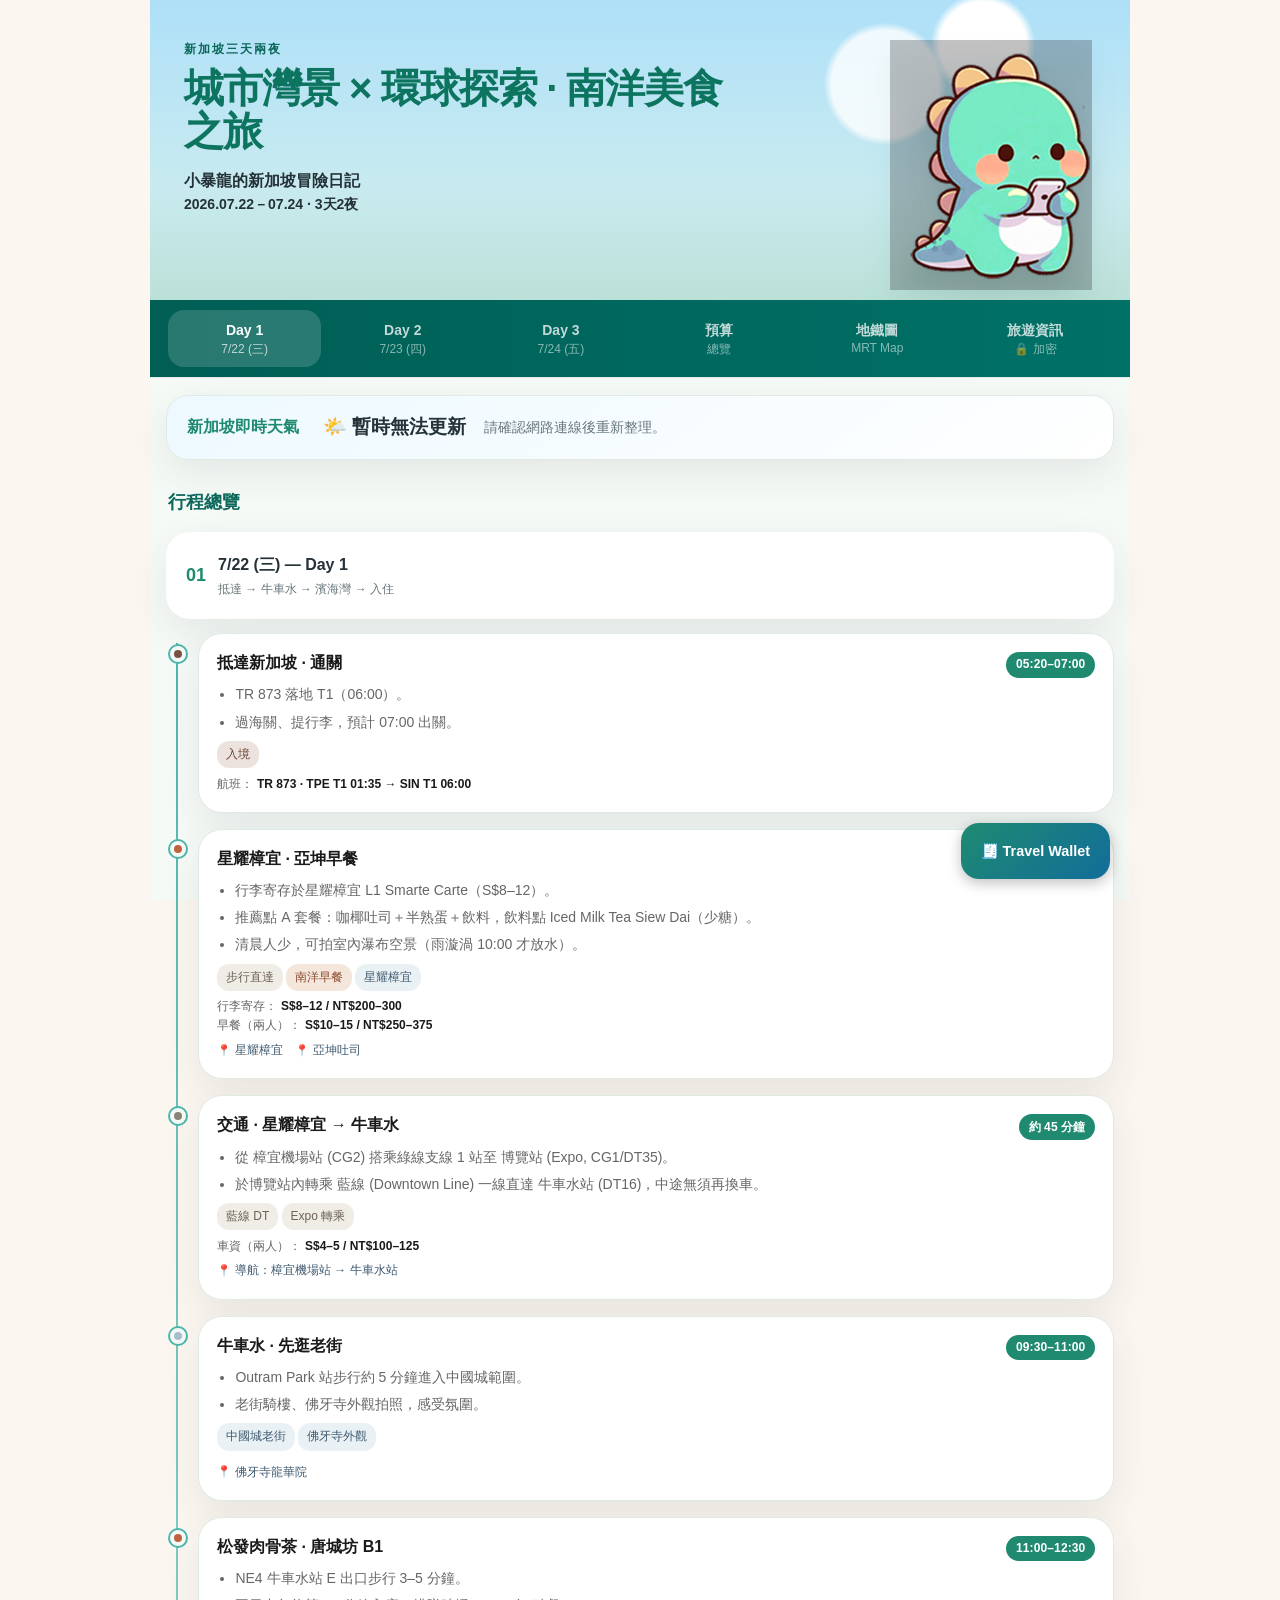
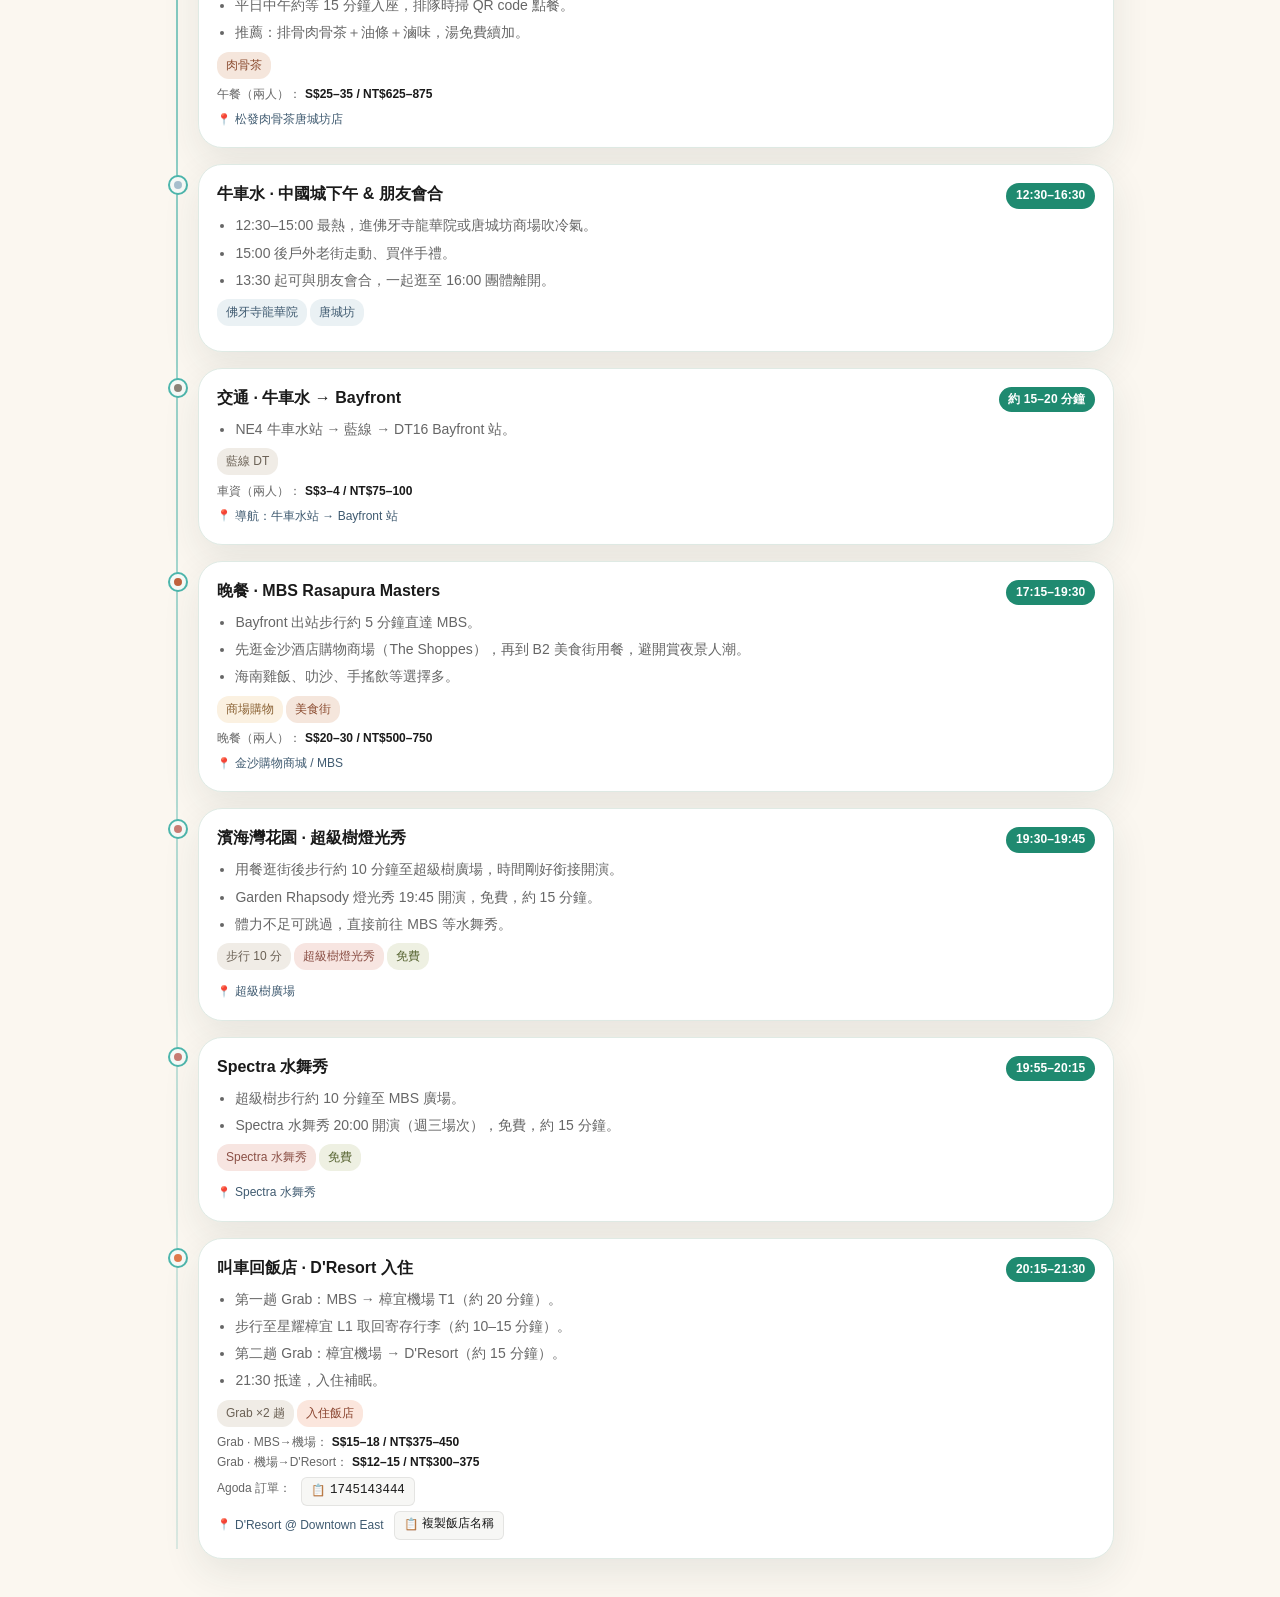
==== index.html @ 4217c147 "Update index.html" ====
<!DOCTYPE html>
<html lang="zh-Hant">
<head>
<meta charset="UTF-8">
<meta name="viewport" content="width=device-width, initial-scale=1.0, maximum-scale=1.0">
<title>新加坡三天兩夜旅遊行程</title>
<script src="https://cdnjs.cloudflare.com/ajax/libs/Chart.js/4.5.0/chart.umd.min.js"></script>
<style>
  *, *::before, *::after { box-sizing: border-box; margin: 0; padding: 0; }

  /* 動態字體基準：手機 15px，桌機隨 viewport 平滑放大，上限 18px */
  html { font-size: clamp(16.5px, 2.4vw, 19px); }

  :root {
    --teal-dark: #3F5A70; --teal-mid: #7A9BAE; --teal-light: #A8C0CE; --teal-pale: #EAF1F4; --teal-border: #B7CBD6;
    --amber-dark: #8A6234; --amber-mid: #E0A85F; --amber-light: #EEC98C; --amber-pale: #FBF1E1; --amber-border: #F0D3A0;
    --blue-dark: #8A4530; --blue-mid: #E17A4C; --blue-light: #ED9F7B; --blue-pale: #FBE6DD; --blue-border: #F0BBA3;
    --coral: #C1633E; --purple: #7A5245; --pink: #C97C74; --gray: #8C8479;
    --text-primary: #1a1a1a; --text-secondary: #666; --text-hint: #999;
    --surface: #fff; --surface-2: #f7f7f5; --border: rgba(0,0,0,0.08);
    --radius: 0.625rem; --radius-sm: 0.375rem;
    --font: -apple-system, BlinkMacSystemFont, 'Segoe UI', 'Noto Sans TC', sans-serif;
  }
  html, body { height: 100%; font-family: var(--font); background: #FBF7F0; color: var(--text-primary); }
  /* 寬度不設上限，讓頁面自然撐滿 viewport；整頁採自然文件流捲動，不做內層獨立捲動容器 */
  body { max-width: 780px; margin: 0 auto; }

  /* 合併置頂列：Hero + TabBar 一起固定在頂部（改用 fixed，避免 iOS Safari 的 sticky 失效問題） */
  .sticky-top {
    position: fixed; top: 0; left: 50%; transform: translateX(-50%);
    width: 100%; max-width: 780px; z-index: 100;
  }

  /* Hero */
  .hero {
    background: linear-gradient(150deg, rgba(0,0,0,0.26) 0%, rgba(0,0,0,0.1) 50%, rgba(0,0,0,0.22) 100%), linear-gradient(150deg, #5F7E93 0%, #C98A44 50%, #C85F35 100%);
    padding: 0.55rem 1.1rem 0.5rem; color: #fff; position: relative; overflow: hidden; flex-shrink: 0;
  }
  .hero::after {
    content: '✈'; position: absolute; right: 1.25rem; top: 0.2rem;
    font-size: 3.2rem; opacity: 0.08; pointer-events: none;
  }
  .hero-eyebrow { font-size: 0.6rem; letter-spacing: 0.1em; text-transform: uppercase; opacity: 0.75; margin-bottom: 0.15rem; }
  .hero-title { font-size: clamp(0.95rem, 2.2vw, 1.15rem); font-weight: 600; line-height: 1.2; margin-bottom: 0; }
  .hero-chips { display: flex; gap: 0.35rem; margin-top: 0.4rem; flex-wrap: wrap; }
  .chip { background: rgba(255,255,255,0.18); border: 0.5px solid rgba(255,255,255,0.3); border-radius: 20px; padding: 0.1rem 0.55rem; font-size: 0.65rem; }

  /* Tab bar */
  .tab-bar {
    display: flex; background: var(--surface); border-bottom: 0.5px solid var(--border);
    flex-shrink: 0;
  }
  .tab-btn {
    flex: 1; display: flex; flex-direction: column; align-items: center; padding: 0.6rem 0.25rem 0.5rem;
    border: none; background: none; cursor: pointer; position: relative;
    color: var(--text-hint); font-family: var(--font); transition: color 0.15s;
  }
  .tab-btn.active { color: var(--text-primary); }
  .tab-btn::after {
    content: ''; position: absolute; bottom: 0; left: 15%; right: 15%; height: 2.5px;
    border-radius: 2px; background: transparent; transition: background 0.15s;
  }
  .tab-btn.d1.active::after { background: var(--teal-light); }
  .tab-btn.d2.active::after { background: var(--amber-light); }
  .tab-btn.d3.active::after { background: var(--blue-light); }
  .tab-dot { width: 0.45rem; height: 0.45rem; border-radius: 50%; margin-bottom: 0.2rem; opacity: 0.5; transition: opacity 0.15s; }
  .tab-btn.active .tab-dot { opacity: 1; }
  .tab-btn.d1 .tab-dot { background: var(--teal-light); }
  .tab-btn.d2 .tab-dot { background: var(--amber-light); }
  .tab-btn.d3 .tab-dot { background: var(--blue-light); }
  .tab-label { font-size: 0.8rem; font-weight: 500; }
  .tab-sub { font-size: 0.65rem; opacity: 0.7; }

  /* Tab panels */
  .tab-content { padding: 0.875rem; padding-top: calc(0.875rem + var(--sticky-h, 108px)); }
  .panel { display: none; }
  .panel.active { display: block; }

  /* Day header */
  .day-header {
    display: flex; align-items: center; gap: 0.75rem;
    padding: 0.875rem 1rem; border-radius: var(--radius); margin-bottom: 0.875rem; border: 0.5px solid transparent;
  }
  .day-header.d1 { background: var(--teal-pale); border-color: var(--teal-border); }
  .day-header.d2 { background: var(--amber-pale); border-color: var(--amber-border); }
  .day-header.d3 { background: var(--blue-pale); border-color: var(--blue-border); }
  .day-num { font-size: clamp(1.8rem, 4vw, 2.4rem); font-weight: 600; line-height: 1; }
  .day-header.d1 .day-num { color: var(--teal-dark); }
  .day-header.d2 .day-num { color: var(--amber-dark); }
  .day-header.d3 .day-num { color: var(--blue-dark); }
  .day-info {}
  .day-date { font-size: 0.875rem; font-weight: 600; }
  .day-header.d1 .day-date { color: var(--teal-dark); }
  .day-header.d2 .day-date { color: var(--amber-dark); }
  .day-header.d3 .day-date { color: var(--blue-dark); }
  .day-tagline { font-size: 0.75rem; color: var(--text-secondary); margin-top: 0.15rem; }

  /* Timeline */
  .timeline { position: relative; padding-left: 2.25rem; }
  .timeline::before {
    content: ''; position: absolute; left: 0.65rem; top: 0.6rem; bottom: 0.6rem;
    width: 1.5px; background: var(--border);
  }
  .entry { position: relative; margin-bottom: 0.75rem; }
  .dot {
    position: absolute; left: -1.6rem; top: 0.8rem;
    width: 0.65rem; height: 0.65rem; border-radius: 50%; border: 2px solid #fff; box-shadow: 0 0 0 1px var(--border);
  }
  .dot.eat   { background: var(--coral); }
  .dot.sight { background: var(--teal-light); }
  .dot.trans { background: var(--gray); }
  .dot.stay  { background: var(--blue-mid); }
  .dot.show  { background: var(--pink); }
  .dot.land  { background: var(--purple); }
  .dot.shop  { background: var(--amber-light); }

  /* Card */
  .card {
    background: var(--surface); border: 0.5px solid var(--border);
    border-radius: var(--radius); padding: 0.875rem; cursor: default;
  }
  .card-head { display: flex; justify-content: space-between; align-items: flex-start; gap: 0.5rem; margin-bottom: 0.35rem; }
  .card-title { font-size: 0.9rem; font-weight: 600; color: var(--text-primary); line-height: 1.3; flex: 1; }
  .card-time {
    font-size: 0.75rem; font-weight: 700; white-space: nowrap; letter-spacing: 0.01em;
    padding: 0.2rem 0.6rem; border-radius: 999px; color: #fff; flex-shrink: 0;
  }
  #panel-d1 .card-time { background: var(--teal-dark); }
  #panel-d2 .card-time { background: var(--amber-dark); }
  #panel-d3 .card-time { background: var(--blue-dark); }
  .card-desc { font-size: 0.825rem; color: var(--text-secondary); line-height: 1.6; margin-bottom: 0.5rem; }
  .card-desc-list { font-size: 0.825rem; color: var(--text-secondary); line-height: 1.55; margin: 0 0 0.5rem 0; padding-left: 1.15rem; }
  .card-desc-list li { margin-bottom: 0.3rem; }
  .card-desc-list li:last-child { margin-bottom: 0; }
  .tags { display: flex; flex-wrap: wrap; gap: 0.2rem; margin-bottom: 0.4rem; }
  .tag { font-size: 0.68rem; padding: 0.15rem 0.45rem; border-radius: 12px; font-weight: 500; white-space: nowrap; }
  .tag.eat   { background: #F5E6DC; color: #8A4A2E; }
  .tag.sight { background: var(--teal-pale); color: var(--teal-dark); }
  .tag.trans { background: #F0ECE6; color: #6B6155; }
  .tag.stay  { background: var(--blue-pale); color: var(--blue-dark); }
  .tag.shop  { background: var(--amber-pale); color: var(--amber-dark); }
  .tag.show  { background: #F7E5E1; color: #8A4F45; }
  .tag.land  { background: #EDE3DE; color: #6B4438; }
  .tag.free  { background: #EEF0E2; color: #55622F; }
  .cost { font-size: 0.75rem; color: var(--text-secondary); display: flex; align-items: center; gap: 0.25rem; }
  .cost-val { font-weight: 600; color: var(--text-primary); }
  .tip {
    font-size: 0.75rem; background: var(--surface-2); border-radius: var(--radius-sm);
    padding: 0.35rem 0.5rem; color: var(--text-secondary); margin-top: 0.4rem; line-height: 1.5;
  }

  /* Budget panel */
  .budget-card {
    background: var(--surface); border: 0.5px solid var(--border); border-radius: var(--radius); overflow: hidden; margin-bottom: 0.875rem;
  }
  .budget-head-bar {
    background: linear-gradient(90deg, var(--teal-mid), var(--blue-mid));
    padding: 0.875rem 1rem; color: #fff;
  }
  .budget-head-title { font-size: 0.9rem; font-weight: 600; }
  .budget-head-sub { font-size: 0.75rem; opacity: 0.8; margin-top: 0.15rem; }
  .budget-row { display: flex; justify-content: space-between; align-items: center; padding: 0.65rem 1rem; border-bottom: 0.5px solid var(--border); }
  .budget-row:last-of-type { border-bottom: none; }
  .budget-label { font-size: 0.85rem; color: var(--text-secondary); }
  .budget-amt { font-size: 0.85rem; font-weight: 600; color: var(--text-primary); }
  .budget-total { background: var(--teal-pale); display: flex; justify-content: space-between; align-items: center; padding: 0.875rem 1rem; border-top: 1px solid var(--teal-border); }
  .budget-total-label { font-size: 0.9rem; font-weight: 600; color: var(--teal-dark); }
  .budget-total-amt { font-size: clamp(1.1rem, 2.5vw, 1.4rem); font-weight: 700; color: var(--teal-dark); }
  .note { font-size: 0.7rem; text-align: center; color: var(--text-hint); padding: 0.5rem 0 0.25rem; }

  /* Budget chart */
  .chart-wrap { padding: 1rem 1rem 0.25rem; display: flex; flex-direction: column; align-items: center; gap: 0.75rem; }
  .chart-canvas-box { width: 100%; max-width: 220px; }
  .chart-legend { width: 100%; display: flex; flex-direction: column; gap: 0.4rem; padding-bottom: 0.75rem; }
  .chart-legend-row { display: flex; align-items: center; justify-content: space-between; flex-wrap: wrap; gap: 0.2rem; font-size: 0.78rem; }
  .chart-legend-name { display: flex; align-items: center; gap: 0.4rem; color: var(--text-secondary); }
  .chart-legend-dot { width: 0.6rem; height: 0.6rem; border-radius: 50%; flex-shrink: 0; }
  .chart-legend-val { font-weight: 600; color: var(--text-primary); }
  .chart-legend-pct { color: var(--text-hint); font-size: 0.72rem; margin-left: 0.3rem; }

  /* MRT Map cards + fullscreen modal */
  .mrt-card { background:#fff; border:0.5px solid var(--border); border-radius:var(--radius); overflow:hidden; margin-bottom:0.75rem; cursor:pointer; }
  .mrt-thumb { display:block; width:100%; height:auto; }
  .mrt-card-label { display:flex; justify-content:space-between; align-items:center; padding:0.6rem 0.9rem; font-size:0.8rem; font-weight:600; color:var(--text-primary); }
  .mrt-tap-hint { font-size:0.7rem; font-weight:400; color:var(--text-hint); }
  .mrt-modal { display:none; position:fixed; inset:0; background:rgba(0,0,0,0.92); z-index:9999; align-items:center; justify-content:center; padding:1rem; }
  .mrt-modal.active { display:flex; }
  .mrt-modal img { max-width:100%; max-height:100%; touch-action:pinch-zoom; border-radius:4px; }
  .mrt-modal-close { position:fixed; top:1rem; right:1rem; width:2.4rem; height:2.4rem; border-radius:50%; background:rgba(255,255,255,0.15); color:#fff; border:none; font-size:1.2rem; z-index:10000; line-height:1; }

  /* Expense FAB */
  .expense-fab {
    position: fixed; right: 1.1rem; bottom: 1.3rem; width: 3.2rem; height: 3.2rem; border-radius: 50%;
    background: linear-gradient(135deg, #0F6E56, #185FA5); color: #fff; display: flex; align-items: center;
    justify-content: center; font-size: 1.4rem; text-decoration: none; box-shadow: 0 4px 14px rgba(0,0,0,0.25);
    z-index: 500;
  }

  /* Lock screen */
  .lock-screen { display:flex; flex-direction:column; align-items:center; justify-content:center; padding:2rem 1rem; gap:1rem; }
  .lock-icon { font-size:2.5rem; }
  .lock-title { font-size:1rem; font-weight:600; color:var(--text-primary); }
  .lock-sub { font-size:0.8rem; color:var(--text-secondary); text-align:center; }
  .lock-input-wrap { display:flex; gap:0.5rem; width:100%; max-width:280px; }
  .lock-input { flex:1; border:0.5px solid var(--border); border-radius:var(--radius-sm); padding:0.5rem 0.75rem; font-size:0.9rem; font-family:var(--font); outline:none; background:var(--surface); color:var(--text-primary); }
  .lock-input:focus { border-color:#E74C3C; }
  .lock-btn { background:#E74C3C; color:#fff; border:none; border-radius:var(--radius-sm); padding:0.5rem 1rem; font-size:0.85rem; font-weight:600; cursor:pointer; font-family:var(--font); }
  .lock-error { font-size:0.75rem; color:#E74C3C; display:none; }
  /* Info cards */
  .info-section { display:flex; flex-direction:column; gap:0.875rem; }
  .info-card { background:var(--surface); border:0.5px solid var(--border); border-radius:var(--radius); overflow:hidden; }
  .info-card-head { display:flex; align-items:center; gap:0.75rem; padding:0.75rem 1rem; }
  .info-card-head.depart { background:#E1F5EE; border-bottom:0.5px solid var(--teal-border); }
  .info-card-head.return { background:#E6F1FB; border-bottom:0.5px solid var(--blue-border); }
  .info-card-head.uss { background:#FAEEDA; border-bottom:0.5px solid var(--amber-border); }
  .info-card-head.grab { background:#E8F8EE; border-bottom:0.5px solid #7DCCA4; }
  .info-card-head.agoda { background:#FBEAF0; border-bottom:0.5px solid #E8A0BC; }
  .info-icon { font-size:1.3rem; }
  .info-title { font-size:0.875rem; font-weight:600; color:var(--text-primary); }
  .info-subtitle { font-size:0.7rem; color:var(--text-secondary); margin-top:1px; }
  .info-body { padding:0.75rem 1rem; display:flex; flex-direction:column; gap:0.4rem; }
  .info-row { display:flex; gap:0.5rem; align-items:baseline; }
  .info-label { font-size:0.72rem; color:var(--text-hint); min-width:4.5rem; flex-shrink:0; }
  .info-val { font-size:0.82rem; color:var(--text-primary); line-height:1.4; }
  .info-val.mono { font-family:monospace; font-size:0.88rem; letter-spacing:0.03em; font-weight:600; }
  .mono { font-family:monospace; font-size:0.88rem; letter-spacing:0.03em; font-weight:600; }
  .info-notice { font-size:0.82rem; color:var(--text-secondary); padding:0.25rem 0; }
  .info-qr-label { font-size:0.72rem; color:var(--text-hint); margin-top:0.5rem; margin-bottom:0.35rem; }
  .info-qr { width:100%; border-radius:var(--radius-sm); border:0.5px solid var(--border); }
  .info-btn { display:block; text-align:center; margin-top:0.75rem; padding:0.5rem; border-radius:var(--radius-sm); font-size:0.8rem; font-weight:600; text-decoration:none; }
  .info-btn.klook { background:#FF5722; color:#fff; }
  .map-link { display: inline-flex; align-items: center; gap: 0.25rem; font-size: 0.72rem; color: var(--teal-dark); text-decoration: none; font-weight: 500; margin-top: 0.35rem; }
  .map-link:hover { text-decoration: underline; }
  .map-link::before { content: '📍'; font-size: 0.7rem; }

  /* Copy chip：可一鍵複製的英文地名/訂單編號，方便貼進 Grab 等 App */
  .copy-chip {
    display: inline-flex; align-items: center; gap: 0.3rem;
    background: var(--surface-2); border: 0.5px solid var(--border); border-radius: var(--radius-sm);
    padding: 0.2rem 0.55rem; margin-top: 0.35rem; margin-left: 0.4rem;
    font-family: monospace; font-size: 0.78rem; color: var(--text-primary);
    cursor: pointer; -webkit-tap-highlight-color: transparent; user-select: none;
  }
  .copy-chip:active { background: var(--teal-pale); }
  .copy-chip .copy-icon { font-size: 0.72rem; }
</style>
<meta name="theme-color" content="#1F8A70">
<meta name="description" content="Dino's Singapore Adventure｜小暴龍的新加坡冒險日記">
<meta property="og:title" content="Dino's Singapore Adventure">
<meta property="og:description" content="小暴龍的新加坡冒險日記">
<meta property="og:type" content="website">
<link rel="manifest" href="manifest.webmanifest">
<link rel="icon" href="assets/dino/dino-transparent.png" type="image/png">
<link rel="stylesheet" href="css/modern.css">
</head>
<body class="page-index">

<div class="sticky-top">
<div class="hero">
  <div class="hero-eyebrow">新加坡三天兩夜</div>
  <div class="hero-title">城市灣景 × 環球探索 · 南洋美食之旅</div>
  <div class="hero-subtitle">小暴龍的新加坡冒險日記</div>
  <div class="hero-date">2026.07.22－07.24 · 3天2夜</div>
</div>

<div class="tab-bar">
  <button class="tab-btn d1 active" onclick="switchTab('d1')">
    <div class="tab-dot"></div>
    <div class="tab-label">Day 1</div>
    <div class="tab-sub">7/22 (三)</div>
  </button>
  <button class="tab-btn d2" onclick="switchTab('d2')">
    <div class="tab-dot"></div>
    <div class="tab-label">Day 2</div>
    <div class="tab-sub">7/23 (四)</div>
  </button>
  <button class="tab-btn d3" onclick="switchTab('d3')">
    <div class="tab-dot"></div>
    <div class="tab-label">Day 3</div>
    <div class="tab-sub">7/24 (五)</div>
  </button>
  <button class="tab-btn" onclick="switchTab('budget')">
    <div class="tab-dot" style="background:#888;"></div>
    <div class="tab-label">預算</div>
    <div class="tab-sub">總覽</div>
  </button>
  <button class="tab-btn" onclick="switchTab('map')">
    <div class="tab-dot" style="background:#D4537E;"></div>
    <div class="tab-label">地鐵圖</div>
    <div class="tab-sub">MRT Map</div>
  </button>
  <button class="tab-btn" onclick="switchTab('private')">
    <div class="tab-dot" style="background:#E74C3C;"></div>
    <div class="tab-label">旅遊資訊</div>
    <div class="tab-sub">🔒 加密</div>
  </button>
</div>
</div>

<section class="adventure-dashboard weather-dashboard" aria-label="新加坡即時天氣">
  <article class="dash-card weather-card weather-card-single">
    <div class="dash-kicker">新加坡即時天氣</div>
    <div class="weather-inline">
      <div class="dash-main" id="weather-main">讀取中…</div>
      <p id="weather-detail">正在取得最新天氣資料。</p>
    </div>
  </article>
</section>

<div class="tab-content">

  <!-- Day 1 -->
  <div class="panel active" id="panel-d1">
    <div class="day-header d1">
      <div class="day-num">01</div>
      <div class="day-info">
        <div class="day-date">7/22 (三) — Day 1</div>
        <div class="day-tagline">抵達 → 牛車水 → 濱海灣 → 入住</div>
      </div>
    </div>
    <div class="timeline">

      <div class="entry">
        <div class="dot land"></div>
        <div class="card">
          <div class="card-head">
            <div class="card-title">抵達新加坡 · 通關</div>
            <div class="card-time">05:20–07:00</div>
          </div>
          <ul class="card-desc-list">
            <li>TR 873 落地 T1（06:00）。</li>
            <li>過海關、提行李，預計 07:00 出關。</li>
          </ul>
          <div class="tags"><span class="tag land">入境</span></div>
          <div class="cost">航班：<span class="cost-val">TR 873 · TPE T1 01:35 → SIN T1 06:00</span></div>
        </div>
      </div>

      <div class="entry">
        <div class="dot eat"></div>
        <div class="card">
          <div class="card-head">
            <div class="card-title">星耀樟宜 · 亞坤早餐</div>
            <div class="card-time">07:00–09:30</div>
          </div>
          <ul class="card-desc-list">
            <li>行李寄存於星耀樟宜 L1 Smarte Carte（S$8–12）。</li>
            <li>推薦點 A 套餐：咖椰吐司＋半熟蛋＋飲料，飲料點 Iced Milk Tea Siew Dai（少糖）。</li>
            <li>清晨人少，可拍室內瀑布空景（雨漩渦 10:00 才放水）。</li>
          </ul>
          <div class="tags"><span class="tag trans">步行直達</span><span class="tag eat">南洋早餐</span><span class="tag sight">星耀樟宜</span></div>
          <div class="cost">行李寄存：<span class="cost-val">S$8–12 / NT$200–300</span></div>
          <div class="cost">早餐（兩人）：<span class="cost-val">S$10–15 / NT$250–375</span></div>
          <div style="display:flex;gap:0.75rem;flex-wrap:wrap;">
            <a class="map-link" href="https://maps.app.goo.gl/jJEzXUFap8PMG3Vd9">星耀樟宜</a>
            <a class="map-link" href="https://maps.app.goo.gl/SeUp2uewA7pkfqEA6">亞坤吐司</a>
          </div>
        </div>
      </div>

      <div class="entry">
        <div class="dot trans"></div>
        <div class="card">
          <div class="card-head">
            <div class="card-title">交通 · 星耀樟宜 → 牛車水</div>
            <div class="card-time">約 45 分鐘</div>
          </div>
          <ul class="card-desc-list">
            <li>從 樟宜機場站 (CG2) 搭乘綠線支線 1 站至 博覽站 (Expo, CG1/DT35)。</li>
            <li>於博覽站內轉乘 藍線 (Downtown Line) 一線直達 牛車水站 (DT16)，中途無須再換車。</li>
          </ul>
          <div class="tags"><span class="tag trans">藍線 DT</span><span class="tag trans">Expo 轉乘</span></div>
          <div class="cost">車資（兩人）：<span class="cost-val">S$4–5 / NT$100–125</span></div>
          <a class="map-link" href="https://www.google.com/maps/dir/?api=1&origin=Changi+Airport+MRT+Station,+Singapore&destination=Chinatown+MRT+Station,+Singapore&travelmode=transit">導航：樟宜機場站 → 牛車水站</a>
        </div>
      </div>

      <div class="entry">
        <div class="dot sight"></div>
        <div class="card">
          <div class="card-head">
            <div class="card-title">牛車水 · 先逛老街</div>
            <div class="card-time">09:30–11:00</div>
          </div>
          <ul class="card-desc-list">
            <li>Outram Park 站步行約 5 分鐘進入中國城範圍。</li>
            <li>老街騎樓、佛牙寺外觀拍照，感受氛圍。</li>
          </ul>
          <div class="tags"><span class="tag sight">中國城老街</span><span class="tag sight">佛牙寺外觀</span></div>
          <div style="display:flex;gap:0.75rem;flex-wrap:wrap;">
            <a class="map-link" href="https://maps.app.goo.gl/eHaJrfxMH7RjorNY8">佛牙寺龍華院</a>
          </div>
        </div>
      </div>

      <div class="entry">
        <div class="dot eat"></div>
        <div class="card">
          <div class="card-head">
            <div class="card-title">松發肉骨茶 · 唐城坊 B1</div>
            <div class="card-time">11:00–12:30</div>
          </div>
          <ul class="card-desc-list">
            <li>NE4 牛車水站 E 出口步行 3–5 分鐘。</li>
            <li>平日中午約等 15 分鐘入座，排隊時掃 QR code 點餐。</li>
            <li>推薦：排骨肉骨茶＋油條＋滷味，湯免費續加。</li>
          </ul>
          <div class="tags"><span class="tag eat">肉骨茶</span></div>
          <div class="cost">午餐（兩人）：<span class="cost-val">S$25–35 / NT$625–875</span></div>
          <a class="map-link" href="https://maps.app.goo.gl/WVqdb4fhofRHUzVr5?g_st=ic" target="_blank" rel="noopener">松發肉骨茶唐城坊店</a>
        </div>
      </div>

      <div class="entry">
        <div class="dot sight"></div>
        <div class="card">
          <div class="card-head">
            <div class="card-title">牛車水 · 中國城下午 & 朋友會合</div>
            <div class="card-time">12:30–16:30</div>
          </div>
          <ul class="card-desc-list">
            <li>12:30–15:00 最熱，進佛牙寺龍華院或唐城坊商場吹冷氣。</li>
            <li>15:00 後戶外老街走動、買伴手禮。</li>
            <li>13:30 起可與朋友會合，一起逛至 16:00 團體離開。</li>
          </ul>
          <div class="tags"><span class="tag sight">佛牙寺龍華院</span><span class="tag sight">唐城坊</span></div>
        </div>
      </div>

      <div class="entry">
        <div class="dot trans"></div>
        <div class="card">
          <div class="card-head">
            <div class="card-title">交通 · 牛車水 → Bayfront</div>
            <div class="card-time">約 15–20 分鐘</div>
          </div>
          <ul class="card-desc-list">
            <li>NE4 牛車水站 → 藍線 → DT16 Bayfront 站。</li>
          </ul>
          <div class="tags"><span class="tag trans">藍線 DT</span></div>
          <div class="cost">車資（兩人）：<span class="cost-val">S$3–4 / NT$75–100</span></div>
          <a class="map-link" href="https://www.google.com/maps/dir/?api=1&origin=Chinatown+MRT+Station,+Singapore&destination=Bayfront+MRT+Station,+Singapore&travelmode=transit">導航：牛車水站 → Bayfront 站</a>
        </div>
      </div>

      <div class="entry">
        <div class="dot eat"></div>
        <div class="card">
          <div class="card-head">
            <div class="card-title">晚餐 · MBS Rasapura Masters</div>
            <div class="card-time">17:15–19:30</div>
          </div>
          <ul class="card-desc-list">
            <li>Bayfront 出站步行約 5 分鐘直達 MBS。</li>
            <li>先逛金沙酒店購物商場（The Shoppes），再到 B2 美食街用餐，避開賞夜景人潮。</li>
            <li>海南雞飯、叻沙、手搖飲等選擇多。</li>
          </ul>
          <div class="tags"><span class="tag shop">商場購物</span><span class="tag eat">美食街</span></div>
          <div class="cost">晚餐（兩人）：<span class="cost-val">S$20–30 / NT$500–750</span></div>
          <a class="map-link" href="https://maps.app.goo.gl/W9oUP4F6nU5s1JZr6?g_st=ic" target="_blank" rel="noopener">金沙購物商城 / MBS</a>
        </div>
      </div>

      <div class="entry">
        <div class="dot show"></div>
        <div class="card">
          <div class="card-head">
            <div class="card-title">濱海灣花園 · 超級樹燈光秀</div>
            <div class="card-time">19:30–19:45</div>
          </div>
          <ul class="card-desc-list">
            <li>用餐逛街後步行約 10 分鐘至超級樹廣場，時間剛好銜接開演。</li>
            <li>Garden Rhapsody 燈光秀 19:45 開演，免費，約 15 分鐘。</li>
            <li>體力不足可跳過，直接前往 MBS 等水舞秀。</li>
          </ul>
          <div class="tags"><span class="tag trans">步行 10 分</span><span class="tag show">超級樹燈光秀</span><span class="tag free">免費</span></div>
          <a class="map-link" href="https://maps.app.goo.gl/3Bx3gZR4ECoRcYwG7">超級樹廣場</a>
        </div>
      </div>

      <div class="entry">
        <div class="dot show"></div>
        <div class="card">
          <div class="card-head">
            <div class="card-title">Spectra 水舞秀</div>
            <div class="card-time">19:55–20:15</div>
          </div>
          <ul class="card-desc-list">
            <li>超級樹步行約 10 分鐘至 MBS 廣場。</li>
            <li>Spectra 水舞秀 20:00 開演（週三場次），免費，約 15 分鐘。</li>
          </ul>
          <div class="tags"><span class="tag show">Spectra 水舞秀</span><span class="tag free">免費</span></div>
          <a class="map-link" href="https://maps.app.goo.gl/Ark13R5pjYzZLdCc9?g_st=ic" target="_blank" rel="noopener">Spectra 水舞秀</a>
        </div>
      </div>

      <div class="entry">
        <div class="dot stay"></div>
        <div class="card">
          <div class="card-head">
            <div class="card-title">叫車回飯店 · D'Resort 入住</div>
            <div class="card-time">20:15–21:30</div>
          </div>
          <ul class="card-desc-list">
            <li>第一趟 Grab：MBS → 樟宜機場 T1（約 20 分鐘）。</li>
            <li>步行至星耀樟宜 L1 取回寄存行李（約 10–15 分鐘）。</li>
            <li>第二趟 Grab：樟宜機場 → D'Resort（約 15 分鐘）。</li>
            <li>21:30 抵達，入住補眠。</li>
          </ul>
          <div class="tags"><span class="tag trans">Grab ×2 趟</span><span class="tag stay">入住飯店</span></div>
          <div class="cost">Grab · MBS→機場：<span class="cost-val">S$15–18 / NT$375–450</span></div>
          <div class="cost">Grab · 機場→D'Resort：<span class="cost-val">S$12–15 / NT$300–375</span></div>
          <div class="cost">Agoda 訂單：<span class="copy-chip" data-copy="1745143444" onclick="copyText(this)"><span class="copy-icon">📋</span>1745143444</span></div>
          <a class="map-link" href="https://maps.app.goo.gl/W7oFgAN4jHGZHvFY8">D'Resort @ Downtown East</a>
          <span class="copy-chip" data-copy="D'Resort @ Downtown East" onclick="copyText(this)"><span class="copy-icon">📋</span>複製飯店名稱</span>
        </div>
      </div>

    </div>
  </div>

  <!-- Day 2 -->
  <div class="panel" id="panel-d2">
    <div class="day-header d2">
      <div class="day-num">02</div>
      <div class="day-info">
        <div class="day-date">7/23 (四) — Day 2</div>
        <div class="day-tagline">環球影城全日 → 淡濱尼晚餐</div>
      </div>
    </div>
    <div class="timeline">

      <div class="entry">
        <div class="dot trans"></div>
        <div class="card">
          <div class="card-head">
            <div class="card-title">交通 · D'Resort → 聖淘沙</div>
            <div class="card-time">08:30–10:00</div>
          </div>
          <ul class="card-desc-list">
            <li>睡飽體力充沛，準備迎接重點行程。</li>
            <li>建議叫車直達聖淘沙島內，省去換乘消耗，保留完整戰鬥力。</li>
          </ul>
          <div class="tags"><span class="tag trans">Grab 叫車直達</span></div>
          <div class="cost">Grab（兩人均攤）：<span class="cost-val">$600–$800 TWD</span></div>
          <a class="map-link" href="https://www.google.com/maps/dir/?api=1&origin=D%27Resort+%40+Downtown+East,+Singapore&destination=Resorts+World+Sentosa,+Singapore&travelmode=driving">導航：D'Resort → 聖淘沙（Grab）</a>
          <span class="copy-chip" data-copy="Resorts World Sentosa, Singapore" onclick="copyText(this)"><span class="copy-icon">📋</span>複製目的地</span>
        </div>
      </div>

      <div class="entry">
        <div class="dot sight"></div>
        <div class="card">
          <div class="card-head">
            <div class="card-title">新加坡環球影城 · 全日暢玩</div>
            <div class="card-time">10:00–16:00</div>
          </div>
          <ul class="card-desc-list">
            <li>平日週四人潮少，一入園先衝「變形金剛 3D 對決」與「木乃伊復仇記」。</li>
            <li>輕裝無行李移動極度流暢，快速通關視現場人潮再決定是否加購。</li>
          </ul>
          <div class="tags"><span class="tag trans">島內步行</span><span class="tag sight">環球影城</span></div>
          <div class="cost">門票（建議 Klook 預購）：<span class="cost-val">約 $2,150 TWD</span></div>
          <div class="tip">💡 16:00 前離園搭 MRT 較不趕；若改叫 Grab 回程可玩到 16:30–17:00</div>
          <a class="map-link" href="https://maps.app.goo.gl/nTucMJ1Xcdu2zNpH8">新加坡環球影城</a>
        </div>
      </div>

      <div class="entry">
        <div class="dot trans"></div>
        <div class="card">
          <div class="card-head">
            <div class="card-title">交通 · 聖淘沙 → 淡濱尼（MRT，經歐南園）</div>
            <div class="card-time">約 35–40 分鐘</div>
          </div>
          <ul class="card-desc-list">
            <li>環球影城站搭乘聖淘沙捷運至 HarbourFront（回程免費，僅入園需付費）。</li>
            <li>HarbourFront 轉乘東北線（NE）至歐南園站（Outram Park），1 站約 3 分鐘。</li>
            <li>歐南園站直接轉乘東西線（EW）東行，14 站直達淡濱尼站，約 30–33 分鐘，中途不需再換車。</li>
          </ul>
          <div class="tags"><span class="tag trans">聖淘沙捷運</span><span class="tag trans">歐南園轉 EW 線</span></div>
          <div class="cost">車資（兩人）：<span class="cost-val">約 S$3–4 / NT$75–100</span></div>
          <div class="tip">💡 只需認一次轉乘站（歐南園），比 Grab 便宜但車程較長（Grab 直達約 22–24 分鐘），抓 16:00 出發較保險</div>
          <a class="map-link" href="https://www.google.com/maps/dir/?api=1&origin=Universal+Studios+Singapore&destination=Tampines+MRT+Station,+Singapore&travelmode=transit">導航：環球影城站 → 淡濱尼站（經歐南園）</a>
        </div>
      </div>

      <div class="entry">
        <div class="dot eat"></div>
        <div class="card">
          <div class="card-head">
            <div class="card-title">淡濱尼天地 · 晚餐</div>
            <div class="card-time">約 17:00 之後</div>
          </div>
          <ul class="card-desc-list">
            <li>淡濱尼天地（Our Tampines Hub）一樓熟食中心，炒粿條、福建蝦麵、沙爹選擇多，價格親民。</li>
            <li>或至站外三大商場（Tampines 1 / Tampines Mall / Century Square）續逛採買伴手禮。</li>
          </ul>
          <div class="tags"><span class="tag eat">在地熟食</span><span class="tag shop">商場逛街</span></div>
          <div class="cost">晚餐 + 採買：<span class="cost-val">$800–$1,500 TWD</span></div>
          <a class="map-link" href="https://maps.app.goo.gl/8BGSHu6VedrMxnGE8?g_st=ic" target="_blank" rel="noopener">淡濱尼週邊商場</a>
        </div>
      </div>

      <div class="entry">
        <div class="dot stay"></div>
        <div class="card">
          <div class="card-head">
            <div class="card-title">交通 · 淡濱尼 → D'Resort</div>
            <div class="card-time">約 5–10 分鐘</div>
          </div>
          <ul class="card-desc-list">
            <li>淡濱尼距離 D'Resort 只有一站之隔，Grab 叫車最快最省，直接躺平休息。</li>
          </ul>
          <div class="tags"><span class="tag trans">Grab（5–10 分）</span><span class="tag stay">返回飯店</span></div>
          <div class="cost">Grab（兩人均攤）：<span class="cost-val">約 S$8–10 / NT$200–250</span></div>
          <a class="map-link" href="https://www.google.com/maps/dir/?api=1&origin=Tampines+MRT+Station,+Singapore&destination=D%27Resort+%40+Downtown+East,+Singapore&travelmode=driving">導航：淡濱尼站 → D'Resort（Grab）</a>
          <span class="copy-chip" data-copy="D'Resort @ Downtown East" onclick="copyText(this)"><span class="copy-icon">📋</span>複製目的地</span>
        </div>
      </div>

    </div>
  </div>

  <!-- Day 3 -->
  <div class="panel" id="panel-d3">
    <div class="day-header d3">
      <div class="day-num">03</div>
      <div class="day-info">
        <div class="day-date">7/24 (五) — Day 3</div>
        <div class="day-tagline">退房 → 雨漩渦補拍 → 返台</div>
      </div>
    </div>
    <div class="timeline">

      <div class="entry">
        <div class="dot trans"></div>
        <div class="card">
          <div class="card-head">
            <div class="card-title">交通 · 辦理退房 · D'Resort → 機場</div>
            <div class="card-time">09:00–09:30</div>
          </div>
          <ul class="card-desc-list">
            <li>D'Resort 距機場極近，叫車約 15 分鐘直達。</li>
            <li>輕裝出發，無需擔心行李轉運。</li>
          </ul>
          <div class="tags"><span class="tag trans">Grab / CDG Zig（15 分）</span></div>
          <div class="cost">Grab（兩人均攤）：<span class="cost-val">$300–$400 TWD</span></div>
          <a class="map-link" href="https://www.google.com/maps/dir/?api=1&origin=D%27Resort+%40+Downtown+East,+Singapore&destination=Changi+Airport+Terminal+1,+Singapore&travelmode=driving">導航：D'Resort → 機場（Grab）</a>
          <span class="copy-chip" data-copy="Changi Airport Terminal 1, Singapore" onclick="copyText(this)"><span class="copy-icon">📋</span>複製目的地</span>
        </div>
      </div>

      <div class="entry">
        <div class="dot sight"></div>
        <div class="card">
          <div class="card-head">
            <div class="card-title">★ 雨漩渦大瀑布補拍 · 完美收尾</div>
            <div class="card-time">10:00–12:25</div>
          </div>
          <ul class="card-desc-list">
            <li>酷航 TR 872 於 12:25 起飛，10:00 機場辦妥登機與通關。</li>
            <li>步行至星耀樟宜觀景台，補拍「雨漩渦瀑布」正式大放水的壯觀畫面。</li>
            <li>完美彌補 Day 1 清晨未等到的遺憾。</li>
          </ul>
          <div class="tags"><span class="tag trans">步行直達</span><span class="tag sight">雨漩渦瀑布</span><span class="tag free">觀景台免費</span></div>
          <div class="cost">航班：<span class="cost-val">TR 872 · SIN T1 12:25 → TPE T1 17:10</span></div>
          <div class="tip">✈ 12:25 起飛 — 建議 10:00 前完成通關保留緩衝</div>
          <a class="map-link" href="https://maps.app.goo.gl/jJEzXUFap8PMG3Vd9">星耀樟宜觀景台</a>
        </div>
      </div>

    </div>
  </div>

  <!-- Budget -->
  <div class="panel" id="panel-budget">
    <div class="budget-card">
      <div class="budget-head-bar">
        <div class="budget-head-title">💰 預算總覽</div>
        <div class="budget-head-sub">單人費用（新台幣）· 前 6 項為已確認實際支出，其餘為估算</div>
      </div>
      <div class="chart-wrap">
        <div class="chart-canvas-box"><canvas id="budgetPieChart"></canvas></div>
        <div class="chart-legend" id="budgetLegend"></div>
      </div>
      <div class="budget-row">
        <div class="budget-label">✈ 去程機票（2人＋1行李）</div>
        <div class="budget-amt">$3,622.33</div>
      </div>
      <div class="budget-row">
        <div class="budget-label">✈ 回程機票（2人）</div>
        <div class="budget-amt">$3,332.93</div>
      </div>
      <div class="budget-row">
        <div class="budget-label">🏨 D'Resort 住宿（雙人房兩晚）</div>
        <div class="budget-amt">$6,020.16</div>
      </div>
      <div class="budget-row">
        <div class="budget-label">🎡 環球影城門票（2人）</div>
        <div class="budget-amt">$2,014.00</div>
      </div>
      <div class="budget-row">
        <div class="budget-label">📱 出國漫遊</div>
        <div class="budget-amt">$788.00</div>
      </div>
      <div class="budget-row">
        <div class="budget-label">🛡 旅平險（暫估）</div>
        <div class="budget-amt">$1,050.00</div>
      </div>
      <div class="budget-row">
        <div class="budget-label">🧳 行李寄存（星耀樟宜）</div>
        <div class="budget-amt">$100–$150</div>
      </div>
      <div class="budget-row">
        <div class="budget-label">🍜 餐飲費（3天）</div>
        <div class="budget-amt">$1,200–$2,000</div>
      </div>
      <div class="budget-row">
        <div class="budget-label">🚗 叫車費（Grab / CDG Zig）</div>
        <div class="budget-amt">$900–$1,200</div>
      </div>
      <div class="budget-row">
        <div class="budget-label">🚇 淡濱尼交通（MRT + Grab）</div>
        <div class="budget-amt">$140–$175</div>
      </div>
      <div class="budget-row">
        <div class="budget-label">🛍 伴手禮 & 雜支</div>
        <div class="budget-amt">$1,400–$1,800</div>
      </div>
      <div class="budget-total">
        <div class="budget-total-label">預估總花費 / 人</div>
        <div class="budget-total-amt">$20,567–$22,152</div>
      </div>
    </div>

    <div class="budget-card">
      <div style="padding:0.75rem 1rem; border-bottom: 0.5px solid var(--border);">
        <div style="font-size:0.875rem;font-weight:600;margin-bottom:0.35rem;">💡 省錢 Tips</div>
      </div>
      <div style="padding:0.75rem 1rem; display:flex; flex-direction:column; gap:0.6rem;">
        <div style="font-size:0.825rem;color:var(--text-secondary);line-height:1.55;">🎟 環球影城門票建議在 <strong>Klook</strong> 預購，可省 10–15%。</div>
        <div style="font-size:0.825rem;color:var(--text-secondary);line-height:1.55;">🚇 地鐵建議開通 <strong>Apple Pay</strong> 或購買 EZ-Link 卡，避免單程票溢價。</div>
        <div style="font-size:0.825rem;color:var(--text-secondary);line-height:1.55;">🛒 伴手禮在 <strong>淡濱尼天地或站外商場超市</strong> 購買，比機場或景點商店便宜許多。</div>
        <div style="font-size:0.825rem;color:var(--text-secondary);line-height:1.55;">🌊 超級樹燈光秀 & 幻彩詠香江水舞秀皆為 <strong>免費</strong>，善加利用戶外精華時段。</div>
      </div>
    </div>

    <div class="note">以上費用單位為新台幣（TWD）<br>實際花費視匯率與個人消費習慣而定</div>
  </div>

  <!-- Metro Map -->
  <div class="panel" id="panel-map">
    <div style="margin-bottom:0.75rem;">
      <div style="font-size:0.9rem;font-weight:600;color:var(--text-primary);margin-bottom:0.2rem;">新加坡地鐵路線圖</div>
      <div style="font-size:0.75rem;color:var(--text-secondary);">點擊圖片可全螢幕放大檢視</div>
    </div>

    <div class="mrt-card" onclick="openMrtModal('images/Singapore_MRT_System_Map.webp','英文版 · 高解析度')">
      <img src="images/Singapore_MRT_System_Map.webp" alt="Singapore MRT Map (English, high-res)" class="mrt-thumb">
      <div class="mrt-card-label">英文版 · 高解析度<span class="mrt-tap-hint">點擊放大</span></div>
    </div>

    <div class="mrt-card" onclick="openMrtModal('images/sg_railway.jpg','中文版 · 主要景點標示')">
      <img src="images/sg_railway.jpg" alt="新加坡地鐵路線圖（中文標示）" class="mrt-thumb">
      <div class="mrt-card-label">中文版 · 主要景點標示<span class="mrt-tap-hint">點擊放大</span></div>
    </div>

    <div style="margin-top:0.75rem;background:var(--surface);border:0.5px solid var(--border);border-radius:var(--radius);padding:0.75rem 1rem;">
      <div style="font-size:0.8rem;font-weight:600;margin-bottom:0.5rem;color:var(--text-primary);">本次行程使用路線</div>
      <div style="display:flex;flex-direction:column;gap:0.4rem;">
        <div style="display:flex;align-items:center;gap:0.5rem;font-size:0.78rem;color:var(--text-secondary);">
          <span style="display:inline-block;width:0.75rem;height:0.75rem;border-radius:50%;background:#009645;flex-shrink:0;"></span>東西線（綠線）— 市區 / 魚尾獅 / 牛車水
        </div>
        <div style="display:flex;align-items:center;gap:0.5rem;font-size:0.78rem;color:var(--text-secondary);">
          <span style="display:inline-block;width:0.75rem;height:0.75rem;border-radius:50%;background:#DA2128;flex-shrink:0;"></span>南北線（紅線）— 濱海灣花園站
        </div>
        <div style="display:flex;align-items:center;gap:0.5rem;font-size:0.78rem;color:var(--text-secondary);">
          <span style="display:inline-block;width:0.75rem;height:0.75rem;border-radius:50%;background:#9900AA;flex-shrink:0;"></span>聖淘沙快線（紫線）— VivoCity → 聖淘沙
        </div>
      </div>
    </div>
  </div>

  <!-- MRT Map Fullscreen Modal -->
  <div class="mrt-modal" id="mrtModal" onclick="closeMrtModal()">
    <button class="mrt-modal-close" onclick="closeMrtModal()">✕</button>
    <img id="mrtModalImg" src="" alt="" onclick="event.stopPropagation()">
  </div>

  <!-- Private / Encrypted -->

  <div class="panel" id="panel-private">
    <div class="lock-screen" id="lock-screen">
      <div class="lock-icon">🔒</div>
      <div class="lock-title">旅遊資訊</div>
      <div class="lock-sub">此頁面已加密保護<br>請輸入密碼解鎖</div>
      <div class="lock-input-wrap">
        <input class="lock-input" type="password" id="lock-pwd" placeholder="輸入密碼" onkeydown="if(event.key==='Enter')unlock()">
        <button class="lock-btn" onclick="unlock()">解鎖</button>
      </div>
      <div class="lock-error" id="lock-error">密碼錯誤，請再試一次</div>
    </div>
    <div id="private-content" style="display:none;"></div>
  </div>


</div>

<script>
var ENCRYPTED = "XFtt3TJSWtft72AzSvKEJmL5PSTMMM7a8Xy4Z/PbM3WA0Hpii7Aupfrb4MhahuUVC1ICwNL9tiCIbvr5MzwnDX+ecQI2f4duP3pDcZWOpK0Y3hnyfECjMO1ciEq5GNdLFpIN2809kkLOaWOyy33CMBoqszccGOn/7jbClYked3KJ2QH9dGbfQ06HukZH/d61HcPf67SAUSWuyi0mWJtL7u0YdqWL4v5nbQvNKV2bdfRjtP858hriQVaBMJ3W3b19I2lu+cq6G/dZBZ+yJxx3knaaJkFr14ySFgrDfoO3R8t2rFN6R9RnjXRXQNI/aq2/OblDyuau5tcH4dXlDLinmasiwtvBbfE9VSDTgQt/J/zQJeckA4NkP6mCk9pCjesp9XjLN0/T18DrPwoIu8K4/IS+SkLvW/CCH7OgUf6wio2ML4+i6WJsK9M+cEdgFY9QTxCmBOXMZHZkfJa+Td5iBJbKNyuhegsDUtLL+2lQsi1ZKPvKmPj1AHHxAjOLSsL+0RI3Dp7vX8gEC+S6NC6uinbUP4OsSMWOtjVBPj6EffMT82+jHXF2+0jjLUcF+7EAomRm/uxGrNa5EJH3l6VgNqK+OWUPbjYvQaQgQG4G3gj2B39tmqgXtnRHecxo1rXSCIYLfocyCUjRfBeHJpL0tsuky10/OVoGrYezeOpgJm5GSLtZC++VBwRskEgOXk5IRqYhXM/8SeIuad2qoE/gR4hFzMA+Hsp/RuHnRgpi2PJIEhCXZnhJi16+SzvsoqbIdIQRYsJqsoyujoBXpOZWMa5IZZYRF1exr7/1qZ/Dnfh9a/7iTVfR3hg9LsWZ8iHLIVF4EpvPnSroksWvlxE/gjJpzFr/j+tA/KFppWzVOf7t492z2SxtADskgK5s8e6JRl039i4MoMOelsyuUn5G1SVCNMyqz7xfAvWzHWg48FZ4XH8bQWxkvat2pPOJAKepKJyplI8sahAm20BG+ioStD/0pMAAFGJrR8IexNpvQ8Vhhripgk15zVlsX11eK9ruTqEZgekpCToZSXTomfyDlEgHJPw47D7vW6cjk8bp/ZW88FMktQkstzYWBH9NQmj+MlLxY1Slzg5ar3/JayNWhcCw1gXCZmXkmAd/gZ9pcd2CAQb4w40uMrV3tfIohsJsl7XBrUl+s0D2WVeOXUTOLqyK7yI/rHmz+Wl+4mfckyOJXTCfPm23NlpgiXBneiRa0uSfbEG0w3xgPPavrvStY4S+YI8brfY//C9sl2+G65kF9DMXwGFnSV+2sOznFsZDCiWmwc5k3jwhIQ1kT6VJOPnWhcQTxqAF4Izy43x7ojLRUwoCPgAM1/VCjJYP44eSxTpX8LfRGR9fZ9sXSo/HoQeORxuJTi8eI7h4FYjNR0f59WRWXhQnjLSylgQkO0Pqvwk0NEaJu63hSAa5vt/p8eQzTOh3RTqw7Fkt7fukglhSxvxdx32C83tBxqbrlBL/D58FtnjtOiJyhidDtVFgCBZ4+93lJviRKqt0/bKQa5vtAlSYXZi5oLF9XkardzPUy4ai+bTGAljNrfuhaAJj+0EuU26pga9KMKmiFGYCVNg1aSwoUXM4MoYdizlavVK9iY0/[base64]/3YPpmnFgOopnlRCb6iglhTgO8xspvZfZEkWQXdHcUCc5i81uGrtaSNtMwoudXDmTF4YFsUcRFCM3CHi7jVqsnQCvVTdMZ25fe28i4bPvcGbSd/+eqM8V8P0jXpWk19ImCwp49EWdHAtrVLISRYOjpiHUb+nIz78U/HEle/qs5Dxlox6rwtSZlhICp+zkgVRmQjHPgNdJ+ckiopgpAaNf9nYkZtSL51udvqXGmc6reuzjJGA1hOBD1puBq+HvIpBxH0iA1zSYl8x44OJINZwr2i8YkviE/+wLTPC5pYcBP1MEGS5d0X5m8FwNlwL5gMgCy77/VibhwbcNU7t483jcDLqPTcsKUlWJmZZY7uGnKZRmDfDOiHVYWNYp+Va8mClhfR7KndiHTBFSopmTLAJJgbs4CudPKwt33YDICTwhXVcTj97SBrPY5HYONN6bZ+ggQFOjL7YAMHjaXb6OJTq20PJA7XFdOVsft0U+DQVr/E3mqDw5AWko40mmAbtfk9hC3uvPcU0NXTIA3lyqt8/SXvcBtO+o0g3IDwUF7Mp16D+z6wbfE6dwrs1cdKgnibvsvVZzaqAe7s/eh/P5no5La/VaXrU3hVJ+YCvTO+pv43jjAgyOcZyxTqDcqauqxoW6WzI6kSci5oST75/Pb7rRRdI0IfOcV+KDC9CWUKOhSkq7048ol4AlpOzGerjMS4+7jB//vJyn4wlh+jbTXMgs/imw19RxjxCmKBFaVMrAueaxWfHQvs2vbdePJwmc/yr5IJnXzPNct1mBvxT1Sz6sfgXlI9qheOJU/7p1wFI06BwN3mcIw+jUStVrMT8g4/DbQeQGJ8sk7RlJJ8wzz5yeHF5u18srSzA85Mkvn/nT1DQlSjdXGMjTb4Gn57d/2FLBDIO/HQ4YzhTGjYxJWWVa53YZKDmMNp2u+lgcwJLKMvJOvwIMu/fN+kCl2ODJj8RbTL2rNz2qJCb+SLTojDGF52IuyAxLPbZfLEX5v3e/DnffDk+oXKfFsh8xNZxakfVhKkWXGdquY6szdmMmXG5ZVGiVuVtvRw6OmACbjoOPuevxhxmJ9EGdZy7zxgyIfdUiQ4IvVmps0499OSduqOtkEvBlar9t30KCzwmL8alf5wPBPFBuJwe0XBP217lNMWLFXxsU0DUT1l5Sn6dDobj/VqPqBXC/t5nS1hVpzQvMjk/PGH6NSNqYWN7bIszWQxGWS7hKigBQ1zgVR/Mr2Q/2njrUw2byDQmHeI22g0n8AWv/ZO77+lBIJiXvuQZ2uvzOPhm6jdRgKpJ64nFnCJpUIANLUvCJi1wekf6m9KAKgoYJaunkLUGZqEa8a+b8DW3HDu1YZENbdhsZSgm9/5Sa8KT1Q0gTTFu/5eSk4kStXLNNQyc5HN/C5R899NG2TULDH4kfja/Ih02fwEhwL9vpab2M8lJP3nqUI46N6EPdUJRnOPvMU8kyUtTq6hG/0XNMRuoqIOjlT4PJoHrlfnf4cgfxiwBKDj70uhp55xcK2cCv81UjVGRkb+TyFVPfM8Wrq3GfjOUkZji16HRhOwHBNjjh1fBrdiQJcbVy6aSxzM31+dI/8/NyHMexGZK8au/4CeWIOlepjBwjJ8oBqBlE7+Ttqp3SLegC6K4v++1M1koJRVQvL8Zj6rkyGpKVGmdrsZZ8khbs6jDNunictxdO7DsJdGUp1ruBXZ5AjbK7eMU2FyKS01KJHSyXtQ7CfgAbq2W8yHvMaEswmuGV0WLdhcS/comnWVXqlr52WKlsuHf27mRPjeN89CrOBJyZOjcdNwn4JEvNOiEKkLu0rQqj9kHhJdcho9TGDRoeStyzrKOU5eSo3V19Hy8Tmq7mkiWWJEuUmPc0oc8nGtCkeqlW9of3p2AvvKyLvHxm2l17v1Q4yQIttqdzFI5nb7QtcGE5dU0VGc1eT+8khV/LirQCVEJlrrmXNxjeKOA4Bff9zFpNxUkAYPx+nAEXeya+ju0QTN44RsM/ZNccPRp8+wqgyARw6HHSPFRg+XA9W0AfECA5phrxZPNOCLrFxgxH4HFwzGfEl6GiS0MKzvCuv+Bhoi8m/feT8ssBqfEcXC/8cRwhyDzVe7tAti2H/[base64]/4HwA0srUcJSrgu0558tjMu9LFg/qjOG5j0ReGvhbpFa8NRjnYil/0QJC6kqdU/UN4NhXyCQz1rvxsJJyQuWH9Jw7r4l83Jpip/zOuDeUG/j/vIcsgXxhz9SY9WLc1lr2SX/SL7zIACkNO7fDgkfwlnPB0K9EEOd+vVOn3TAnk6/vhiYN9rcXxuzlNTeCAvOR5i4yUlJISMlHxV9xyuS0VJz70dPhMboTmCf/oLzGV/RJ6E0pIG4YdFzhLMnFmmwT9M6cv5GLCKx0q1yKOED1JBKquThK1IV9/eP7cqkZCu8N6tsynrZ5CB3ikABDsKVjpCxmB7tDT4mpT6sIDTHQFEfiiB4Tnjb6Yq+F1qewn1AHOHuaDJnn/JQW82ddalF6X87SZTP+RTSX09H35qf6fJVcUYOFOVSDkrD7n1dLJ+QcGVtEcTnUHcGuZUyi7bDF4JrD98jUCqwj2XuRRAKFPlgYuwb9nhEjDuWKm4Ev0eV7P5Saah9yuN13gLCaxgvy6UBnO2QWOIBczcnhLltFBGZy3maVJLJuyRzgTjZSpJp26GFQ4vkeFw/9V3DzTT4XZePRIKd5xNR9nGlbsKToejMHkKsY92wlPbN5ndZM7o+ACIha0cOUn7iEJql7llv6h7+mYQ4c9U3f3iEViS7X1iNiGpRrzUhWO3359DdrFWI+w57cNP8n/WBXkYhilfzYvpoi+XEK81TiGCsgEK1PEwhm6oSdplMSqeV432muM2SxWeM9sXUDQMBS4ielfoOMJ1e6lvtXnqe2ZbvtA2Dlb4SAqLL+L+wzoDNjbdmhPmbmSf40TSjgVJJO6/BEYLoc2QJhS7tzIR4IVgro5XkD2sLA6xiWpRSJPW+qAcY2c6A+7y71ndg9s90cT+U/[base64]/tvYgtYEaLZLcQX9JWrb0Jqhtvnk0f4rm9IzV0JywseuhlcCRgZUlh8z72ZInKWi8LibqZy3vgyQc6YvYt35h/0Q+8vvrY5UUf8mSfwsYQYY3m+666yBWS4xgAd1mYKyJQxZhlZlBW0jCzBLWDxPh2XqR8ha8vVHmkIfbzCAhFGg05tC8U5URxo3r2ioIkeqI9b03pSlWvUg3dwMfb+HZosL106ZjZMzYhrUi1DHk8OZ4omfrFhUT+yGIyILNSERKCvthinrIZpkE/ONOeD8mf6jFkTgXRpySJO00s6uukB6iTVQPEWllp/ssrgIQAeP1ZcwKWwaObX/vmdFNwD+5L10viR+Xrrqkc26btHb0Jsn0UiKy63p9KKq1TiPKnYpem3G56EL8GfNawpZx7LfwP1nbd23hez/VPooJINChB0V2MvFbQ0mtNz4TakCIzozsc+q/MBCIXiyE5Ojohl745JdJ9BVnzlNDeVbqijlpIO0bqFCXwSRDoXMJK/JQfdiybmN47YpTdijJMUav3xHje0+lF7TERuek0oIFR3qcBzMDu7gVR1xb2yFNtA+hDkyJkrctnoAdC4uqta57wteikeMy4Dqi4MHw4w88BemImkde7voNCL/z4fdQk5yPYofS9vMV1GRhmN8aiM0Z83wnpZqgbAgS4lu1O+cfXOGtSkr2v55O/KxOJe4DKOcSinMvKgr9QEIfwChruBp64iyb7zE3tstM4I8ohIc1cILrVMyFMkyf7moYm//5heS5b46ZVnSFmlqf5s9yy+2D5LGzwL5RsUVqp5iZOhwXCjvqoT70OGT0uM4nwzwfn8fqEq/+GNgP3AZ/rSnAFVeQHon3MBCeDkOKnWFYrlfT/IXU4sPpuNdYQ8w3q9RVJMFYivaNt3mGUz9GxllRMZULjIjBKjfyO6Ph7w20duK11729Xn4m+v/gr/tEbULbGDXn07lMCfmSog6GWVNTJZD6ufviQjFk8yVrFWXbbEqYYXzW0+qj78pItsNc/bTavR/AgnZTwEbs6qDPNviDC0FsJEFNroIrEWKlZ9i8oysqzxTszoHOqeeCDd9rdhS+Yr/Z4OGTL7qN8CSIlKPgAVtzFU6jsa2gFqBG3M0XGt1KxfKXrnpqtYG8dPL+8gfDWv2ArJnyFfSEsXykNJiBOFcm86d20aJln/zAzlO+7vpuQUVgEY68wsWH8APyN8URBm9iJzm/R4h4xVrByc3zN3EMOIecZli6fds3HubKdpTI7TpO10R8ShFG5G2XGhjE/wlfa6qDpUJXzX/T3vOxINTkciQ0rEwPhvAwyw9L4FtuLuKkdYTJ3hRgny5MKzXJRabsFaXTovmqVucSnDKmps/C/FcllbntQPtohqqINldwqhL3b4tp74ZZctxYSkDzymUgX9HJYnQwEqUXUc3a+yk7vpDmCU+r8Bylcxgv/HVAswcXqPccXTh73NdZ5677bmvQcegzO3h4XbkMA4gBfHjvQauxoZyR2CRDAJP+bPLfcHm4F1UVJ2NSlGE2IWgAeUxmACTavJthz2nvE4k3/d46XCy8t+I5Ebv0dH2SNbgzgb8X9sHnJBtaqGWYCLzTo1Z9AoNunvsGSpEPl5+FQAEBWM6xvQekxBsrtZGMp7YTWkUB0G/n2OXMmkI49kdP8pW2F00Y/LnfkR3uPcPGNTebwHW1MtqGFPVQV3M++vBFy5xhF92d1L5LrsUMFoQaFmBgiQQF18k6uz2VasFJt+i79avGHx2lj8kgC4OXlT+etRb3H9Iy2g19OrB0Iqgh8JO3h5EzF9b1opVsX73nkq/Yapkir+qluvMlbG7sSzrKRB0GGVg2usytTshi4TKop4CdOy/4Nm170ElosHcBeu0UpVZmN0+lR1WbMyy/AgLzELSbbaYbEeuOYdfkxpQTHna6/F+ZpqYXJi5jbXV32jfGUw4x3CT7kofzwYwpsnKiLSdylA2Nc8yWQGAOQpZz/Sei1DznJpuNIT1KdrDOVxlG4Uhv6Q3fKtrDbhyoYhoZ3bymrISvVmCurgu60VyXtMM0I0ndCE80+6DKbDnRTRszKsrp1827dyTlehX3HZiiR6EmtA37X5DbrBH2USdduKnNrzcpXu/YNZvG6SWm+iqDtyEGZ5x2EOo6Z6N73j140okXjqVI5+IY6NBne0WZU9p3ZI+sGJoYG4iBxg2GnPgL8aDj9mZYY8UMkdYC8ZwCumYgqmwgxMc1znOPanYg1CM5Xn4Ub9PraoFRkPWe0z5vBVPMW2b1VOBrExPnO/ancZK/dq5YLVbuC9j9Xa/7Ea1TwqY/0Zmi0qkuJJjmxVdd8TFae9Fj25S+ZpRUOqUlt4oUHgysPE847PDtXFk8/++4naX5jaW/kvohJv+wtSb3HvR8TyXjUG+ZOLuIJPGdOCGCGwCfqbFucJGnrffFc31Kwij+W+ngteaQn0P3ofgSqvqZxRq0O+ujVC6k8yaxUHGaicNJHS2pCDScv9NjqGbYYwOtsxNm/T21UZ2fK6o6G+Zu+Ds/QCClIE12rJJRqTEy6ReLpP1QK41/oxBboixtHPy20G2PL4vRTVz17I/a6N6wGe2+MlSo/fx5JTgU1/4Ynu7frO8S9klOSr1D8+5tKy6SaGIj1606XCEX7hDVUA2/[base64]/lasMgqoAs8VoEAqaarn4R2rwAz4DBFPi6QiOcTqsZt14IThdfdR4NI09DuMdkmhkrt+TjHTZE5YVTV+7J+zW6Zo4ru47/jPSanlYiU8Do7hQFlz3U/qAg1XFTMiUf3624HqlS7B3JTNMaEhwIMR4uLV61JZdMAmw9YTbvstCxYbLR/wN5qq3DC+1vZu782uUR28klX9/fL++6l8DhCGh3xr/nvvgNme4m5hDezwyN9+svfiokSNzreT+BgWIZOfn+26+jvrBbzaTwKCocfs8/[base64]/Z2PwZS6XoPK4QoFJHoNpLthXYe6vEuGMPqlx/QkY0aFMj5sUcDK4xwjDtveTJOxjqWCoLy9VUDRVaaqQftFtT/fgAHYnK/EGAWtFihbGKSoJBFgEkOMi3/8A7L+i5Qu249wolUU3o9iqyCE2Z8YEH3uFITb86gSEN3zQK7PK9oMCbU7xYdo3ur8qocBeUC1kY1nSUUU8Ber+c6wHa0N6Axemvv/AbVrreMJPM0oPMmHbxfSGLhHJmvHKdu2GFy0edNmLN2ivxGj4fVlUoIyM95KTuZEyC+1kDJCxCFVCdC7avVnOo6V4RFp1UHOlW+6pHytj4b3T5fPGQxvmG9bBzXlomxi6gTwI+BDpDVqZnZ6QtjUyJwhge/ESaVGKy8Wi2ScX7ultu14Nar0D1DPt1WEQSuz9CN0ekAql18/HVaKwqPGm+p0DpVxsZmX5/2BW57lVc2J9qifY7hwpiGZGmXPNPAcEcEkZ8n8lpV908/JvjjWxwmCsRI";
var _unlocked = false;

function copyText(el) {
  var text = el.getAttribute('data-copy');
  if (!text) return;
  navigator.clipboard.writeText(text).then(function() {
    var icon = el.querySelector('.copy-icon');
    var original = icon.textContent;
    icon.textContent = '✓';
    el.style.background = '#E1F5EE';
    setTimeout(function() {
      icon.textContent = original;
      el.style.background = '';
    }, 1200);
  }).catch(function() {
    // 部分瀏覽器情境下 clipboard API 可能被拒絕，靜默失敗即可
  });
}

function updateStickyHeight() {
  var el = document.querySelector('.sticky-top');
  if (el) {
    document.documentElement.style.setProperty('--sticky-h', el.offsetHeight + 'px');
  }
}
window.addEventListener('load', updateStickyHeight);
window.addEventListener('resize', updateStickyHeight);
updateStickyHeight();

function switchTab(id) {
  document.querySelectorAll('.tab-btn').forEach(function(btn) { btn.classList.remove('active'); });
  document.querySelectorAll('.panel').forEach(function(p) { p.classList.remove('active'); });
  var map = { d1: 0, d2: 1, d3: 2, budget: 3, map: 4, private: 5 };
  document.querySelectorAll('.tab-btn')[map[id]].classList.add('active');
  document.getElementById('panel-' + id).classList.add('active');
  window.scrollTo({ top: 0, behavior: 'instant' });
  if (id === 'private' && _unlocked) {
    document.getElementById('lock-screen').style.display = 'none';
    document.getElementById('private-content').style.display = 'block';
  }
  if (id === 'budget' && !_budgetChartInitialized) {
    initBudgetChart();
    _budgetChartInitialized = true;
  }
}

var _budgetChartInitialized = false;

function openMrtModal(src, label) {
  document.getElementById('mrtModalImg').src = src;
  document.getElementById('mrtModalImg').alt = label;
  document.getElementById('mrtModal').classList.add('active');
}

function closeMrtModal() {
  document.getElementById('mrtModal').classList.remove('active');
}

function initBudgetChart() {
  var categories = [
    { label: '✈ 機票', value: 6955.26, color: '#4F8FA8' },
    { label: '🏨 住宿', value: 6020.16, color: '#E9B44C' },
    { label: '🎡 樂園門票', value: 2014.00, color: '#F4A261' },
    { label: '🚗 市內交通', value: 1332.5, color: '#2A9D8F' },
    { label: '🍜 餐飲', value: 1600, color: '#E76F51' },
    { label: '🛡📱 保險/通訊', value: 1838, color: '#6C8EAD' },
    { label: '🛍 購物/雜支', value: 1600, color: '#A8B5A2' }
  ];
  var total = categories.reduce(function(sum, c) { return sum + c.value; }, 0);

  var ctx = document.getElementById('budgetPieChart').getContext('2d');
  new Chart(ctx, {
    type: 'doughnut',
    data: {
      labels: categories.map(function(c) { return c.label; }),
      datasets: [{
        data: categories.map(function(c) { return c.value; }),
        backgroundColor: categories.map(function(c) { return c.color; }),
        borderColor: '#fff',
        borderWidth: 1.5
      }]
    },
    options: {
      responsive: true,
      maintainAspectRatio: true,
      cutout: '58%',
      plugins: {
        legend: { display: false },
        tooltip: {
          callbacks: {
            label: function(item) {
              var pct = (item.raw / total * 100).toFixed(1);
              return item.label + '：NT$' + item.raw.toLocaleString() + '（' + pct + '%）';
            }
          }
        }
      }
    }
  });

  var legendHtml = categories.map(function(c) {
    var pct = (c.value / total * 100).toFixed(1);
    return '<div class="chart-legend-row">' +
      '<span class="chart-legend-name"><span class="chart-legend-dot" style="background:' + c.color + '"></span>' + c.label + '</span>' +
      '<span><span class="chart-legend-val">NT$' + c.value.toLocaleString() + '</span><span class="chart-legend-pct">' + pct + '%</span></span>' +
      '</div>';
  }).join('');
  document.getElementById('budgetLegend').innerHTML = legendHtml;
}

async function unlock() {
  var pwd = document.getElementById('lock-pwd').value;
  document.getElementById('lock-error').style.display = 'none';
  try {
    // derive same key as Python: SHA-256 of password
    var raw = await crypto.subtle.digest('SHA-256', new TextEncoder().encode(pwd));
    var key = await crypto.subtle.importKey('raw', raw, { name: 'AES-CBC' }, false, ['decrypt']);
    var encBytes = Uint8Array.from(atob(ENCRYPTED), c => c.charCodeAt(0));
    var iv = encBytes.slice(0, 16);
    var data = encBytes.slice(16);
    var decrypted = await crypto.subtle.decrypt({ name: 'AES-CBC', iv: iv }, key, data);
    var text = new TextDecoder().decode(decrypted);
    document.getElementById('private-content').innerHTML = text;
    document.getElementById('lock-screen').style.display = 'none';
    document.getElementById('private-content').style.display = 'block';
    document.getElementById('lock-pwd').value = '';
    _unlocked = true;
  } catch(e) {
    document.getElementById('lock-error').style.display = 'block';
  }
}
</script>
<a class="expense-fab" href="singapore_expense_2026.html" title="旅遊記帳">🧾</a>
<script src="js/app.js" defer></script>
</body>
</html>
---- css/modern.css ----
:root{--brand:#1F8A70;--brand-light:#4DB6AC;--accent:#FFC857;--bg:#F6FAF7;--danger:#E76F51;--ink:#243238;--muted:#68777b;--card:#fff;--line:#dfeae4;--shadow:0 14px 38px rgba(36,50,56,.09);--r:24px}
html{font-size:16px;scroll-behavior:smooth}body{max-width:980px!important;background:radial-gradient(circle at 10% 0,#e4f6ed,transparent 32%),var(--bg)!important;color:var(--ink)!important;padding-bottom:92px}.sticky-top{max-width:980px!important;background:rgba(246,250,247,.88);backdrop-filter:blur(18px);box-shadow:0 1px 0 rgba(36,50,56,.08)}
.hero{min-height:190px;padding:24px 28px 22px!important;background:linear-gradient(125deg,#0e705b,#33a889)!important;border-radius:0 0 34px 34px;color:#fff;isolation:isolate}.hero:before{content:"";position:absolute;inset:0;background:radial-gradient(circle at 75% 18%,rgba(255,255,255,.24),transparent 22%),linear-gradient(180deg,transparent 55%,rgba(0,0,0,.08));z-index:-1}.hero:after{content:""!important;width:170px;height:170px;right:16px!important;top:14px!important;background:url('../assets/dino/dino-guide.svg') center/contain no-repeat;opacity:1!important}.hero-eyebrow{font-size:.72rem!important;font-weight:800;letter-spacing:.16em!important}.hero-title{font-size:clamp(1.45rem,5vw,2.25rem)!important;max-width:60%;font-weight:900!important;line-height:1.12!important;margin-top:8px}.hero-title:after{content:"\A小暴龍的新加坡冒險日記";white-space:pre;font-size:.78rem;font-weight:600;opacity:.86}.hero-chips{margin-top:16px!important}.chip{padding:6px 12px!important;background:rgba(255,255,255,.16)!important;border:1px solid rgba(255,255,255,.24)!important;font-weight:700}
.tab-bar,.tabs{padding:9px 10px 8px;gap:5px;overflow-x:auto;background:transparent!important;border:0!important}.tab-btn{min-width:82px;border-radius:16px!important;padding:9px 8px!important}.tab-btn.active{background:#fff;color:var(--brand)!important;box-shadow:0 7px 20px rgba(31,138,112,.12)}.tab-btn:after{display:none}.tab-dot{display:none}.tab-label{font-weight:800!important}.tab-sub{font-size:.62rem!important}
.tab-content,.content{padding:22px 16px!important;padding-top:calc(22px + var(--sticky-h,270px))!important}.day-header{border:0!important;border-radius:var(--r)!important;padding:20px!important;box-shadow:var(--shadow);background:#fff!important}.day-num{color:var(--brand)!important;font-weight:900!important}.day-date{color:var(--ink)!important;font-size:1rem!important}.day-tagline{color:var(--muted)!important}.timeline{padding-left:32px}.timeline:before{left:10px!important;width:2px!important;background:linear-gradient(var(--brand-light),#dbe9e2)!important}.dot{left:-28px!important;width:16px!important;height:16px!important;border:4px solid var(--bg)!important;box-shadow:0 0 0 2px var(--brand-light)!important}.entry{margin-bottom:16px!important}.card,.budget-card,.mrt-card,.info-card,.section-card,.stat-card{border:1px solid var(--line)!important;border-radius:var(--r)!important;box-shadow:var(--shadow);transition:.2s ease;background:var(--card)!important}.card{padding:18px!important}.card:hover{transform:translateY(-2px);box-shadow:0 18px 44px rgba(36,50,56,.12)}.card-title{font-size:1rem!important;font-weight:850!important}.card-time{background:var(--brand)!important}.tag{padding:4px 9px!important}.tip{border-radius:14px!important;background:#f0f8f4!important;border-left:4px solid var(--accent);padding:10px 12px!important}.tip:before{content:"🦖 小暴龍提醒：";font-weight:800;color:var(--brand)}
.budget-head-bar{background:linear-gradient(115deg,var(--brand),var(--brand-light))!important;padding:20px!important}.budget-total{background:#eaf7f1!important}.budget-total-label,.budget-total-amt{color:var(--brand)!important}.expense-fab{width:auto!important;height:56px!important;border-radius:18px!important;padding:0 20px;right:max(18px,calc((100vw - 940px)/2));background:linear-gradient(135deg,var(--brand),#126d9a)!important;font-size:0!important}.expense-fab:after{content:"🧾  Travel Wallet";font-size:.9rem;font-weight:850}.lock-btn,.btn-primary{background:var(--brand)!important}.lock-screen{background:#fff;border:1px solid var(--line);border-radius:var(--r);box-shadow:var(--shadow)}
@media(max-width:520px){.hero{min-height:174px;padding:20px 18px!important}.hero:after{width:132px;height:132px;right:0!important;top:28px!important}.hero-title{max-width:67%;font-size:1.45rem!important}.tab-content,.content{padding-left:12px!important;padding-right:12px!important}.tab-bar{justify-content:flex-start}.card-head{flex-direction:column-reverse}.card-time{align-self:flex-start}.expense-fab{right:14px}}
@media(prefers-reduced-motion:reduce){*{scroll-behavior:auto!important;transition:none!important}}
/* 2026 visual direction: illustrated hero + compact-on-scroll navigation */
.sticky-top{transition:transform .28s ease,box-shadow .28s ease;background:#075f55}.hero{min-height:300px!important;padding:40px 34px 30px!important;background:linear-gradient(180deg,rgba(181,229,255,.96),rgba(225,247,241,.96))!important;color:var(--ink)!important;border-radius:0!important}.hero:before{background:radial-gradient(circle at 85% 15%,#fff 0 5%,transparent 6%),radial-gradient(circle at 75% 28%,rgba(255,255,255,.8) 0 7%,transparent 8%),linear-gradient(180deg,transparent 62%,rgba(31,138,112,.16))!important}.hero:after{background:url('../assets/dino/dino-transparent.png') center/contain no-repeat!important;width:220px!important;height:250px!important;right:3%!important;top:40px!important;filter:drop-shadow(0 16px 14px rgba(20,65,55,.18))}.hero-eyebrow{color:#0b685a;opacity:1!important}.hero-title{font-size:clamp(2rem,6vw,3.35rem)!important;max-width:62%;color:#0d745f!important;letter-spacing:-.03em}.hero-title:after{content:"\A小暴龍的新加坡冒險日記\A2026.07.22－07.24 · 3天2夜"!important;color:#243238;font-size:.88rem!important;line-height:2}.chip{background:#fff!important;color:#175f52!important;border-color:rgba(31,138,112,.18)!important}.tab-bar{background:linear-gradient(90deg,#005e55,#007167)!important;padding:10px 18px!important}.tab-btn{color:rgba(255,255,255,.76)!important}.tab-btn.active{background:rgba(255,255,255,.16)!important;color:#fff!important;box-shadow:none}.sticky-top.is-compact .hero{height:0!important;min-height:0!important;padding-top:0!important;padding-bottom:0!important;opacity:0;pointer-events:none}.sticky-top.is-compact .tab-bar{padding-top:6px!important;padding-bottom:6px!important}.sticky-top.is-compact .tab-sub{display:none}.sticky-top.is-compact .tab-btn{padding:7px 8px!important}.adventure-dashboard{max-width:980px;margin:0 auto;padding:calc(var(--sticky-h,390px) + 18px) 16px 6px}.quick-actions{display:grid;grid-template-columns:repeat(6,1fr);gap:10px;background:#fff;border:1px solid var(--line);border-radius:26px;padding:18px;box-shadow:var(--shadow)}.quick-actions a{display:flex;flex-direction:column;align-items:center;gap:7px;text-align:center;text-decoration:none;color:var(--ink);font-weight:800;font-size:.72rem;padding:13px 6px;border-radius:18px;background:#fbfdfc;border:1px solid #edf3ef}.quick-actions span{font-size:1.45rem}.dashboard-grid{display:grid;grid-template-columns:repeat(4,1fr);gap:12px;margin-top:14px}.dash-card{min-height:150px;padding:18px;border-radius:22px;background:#fff;border:1px solid var(--line);box-shadow:var(--shadow)}.dash-kicker{color:var(--brand);font-size:.78rem;font-weight:900;margin-bottom:12px}.dash-main{font-size:1.2rem;margin-bottom:8px}.dash-card p{font-size:.75rem;color:var(--muted);line-height:1.5;margin-top:8px}.weather-card{background:linear-gradient(145deg,#edf9ff,#fff)}.dino-tip-card{display:flex;align-items:flex-end;justify-content:space-between;overflow:hidden}.dino-tip-card img{width:88px;max-height:110px;object-fit:contain}.tab-content{padding-top:20px!important}.tab-content::before{content:"行程總覽";display:block;font-size:1.4rem;font-weight:900;color:#0b685a;margin:2px 2px 18px}.sticky-top.is-compact + .adventure-dashboard{padding-top:92px}
@media(max-width:760px){.hero{min-height:260px!important;padding:28px 20px!important}.hero:after{width:150px!important;height:185px!important;right:-5px!important;top:64px!important}.hero-title{font-size:1.85rem!important;max-width:72%}.quick-actions{grid-template-columns:repeat(3,1fr);padding:12px}.dashboard-grid{grid-template-columns:1fr 1fr}.adventure-dashboard{padding-left:12px;padding-right:12px}.tab-bar{overflow-x:auto;justify-content:flex-start}.tab-btn{min-width:86px}}
@media(max-width:460px){.dashboard-grid{grid-template-columns:1fr}.hero{min-height:238px!important}.hero-title{font-size:1.55rem!important}.hero:after{width:126px!important;height:158px!important}.quick-actions a{font-size:.67rem}}

.quick-actions{display:none!important}.dashboard-grid{margin-top:0}.dino-tip-card img{width:108px;max-height:128px;object-fit:contain;background:transparent!important;image-rendering:auto}.dash-card strong{line-height:1.45}


/* v4 header alignment and typography fixes */
.hero-title::after{content:none!important;display:none!important}
.hero-meta,.hero-date{position:relative;z-index:1;color:#243238;font-weight:700;line-height:1.35}
.hero-meta{font-size:clamp(.9rem,2vw,1.05rem);margin-top:16px}
.hero-date{font-size:clamp(.78rem,1.7vw,.92rem);margin-top:4px}
.page-index .hero-title,.page-expense .hero-title{font-size:clamp(2rem,6vw,3.35rem)!important;line-height:1.08!important;letter-spacing:-.03em!important}
.page-expense .hero{min-height:300px!important;padding:40px 34px 30px!important}
.page-expense .hero-title{max-width:62%;color:#0d745f!important}
.page-expense .hero-eyebrow{color:#0b685a!important}
.page-expense .hero-chips{margin-top:16px!important}
.page-expense .tabs{background:linear-gradient(90deg,#005e55,#007167)!important;padding:10px 18px!important}
.page-expense .tab-btn{color:rgba(255,255,255,.76)!important}
.page-expense .tab-btn.active{background:rgba(255,255,255,.16)!important;color:#fff!important}
.page-expense .sticky-top.is-compact .hero{height:0!important;min-height:0!important;padding-top:0!important;padding-bottom:0!important;opacity:0;pointer-events:none}
.page-expense .sticky-top.is-compact .tabs{padding-top:6px!important;padding-bottom:6px!important}
@media(max-width:760px){
  .page-index .hero-title,.page-expense .hero-title{font-size:1.85rem!important;max-width:72%!important}
  .page-index .hero-meta,.page-expense .hero-meta{font-size:.88rem;margin-top:12px}
  .page-index .hero-date,.page-expense .hero-date{font-size:.78rem}
  .page-expense .hero{min-height:260px!important;padding:28px 20px!important}
}
@media(max-width:460px){
  .page-index .hero-title,.page-expense .hero-title{font-size:1.55rem!important}
}

/* v5: unified hero copy, typography system and Singapore palette */
:root{
  --font-size-caption:.75rem;
  --font-size-body:.875rem;
  --font-size-body-lg:1rem;
  --font-size-section:1.125rem;
  --font-size-page:clamp(1.8rem,4.2vw,2.5rem);
  --line-height-body:1.6;
}
html{font-size:16px!important}
body{font-size:var(--font-size-body)!important;line-height:var(--line-height-body)!important}
.hero-title::after{content:none!important;display:none!important}
.hero-title{
  font-size:var(--font-size-page)!important;
  line-height:1.12!important;
  max-width:62%!important;
  margin-top:8px!important;
  letter-spacing:-.025em!important;
}
.hero-subtitle{
  position:relative;
  z-index:1;
  margin-top:16px;
  color:#243238;
  font-size:var(--font-size-body-lg)!important;
  font-weight:700;
  line-height:1.4;
}
.hero-date{
  font-size:var(--font-size-body)!important;
  font-weight:600!important;
  line-height:1.4!important;
  margin-top:3px!important;
}
.hero-eyebrow,.tab-sub,.stat-label,.highlight-label,.day-summary-sub,
.mini-cat-label,.mini-cat-amt,.day-record-place,.day-record-amt-sub,
.form-label,.legend-row,.chart-legend-row,.chart-legend-pct,.note,
.info-label,.info-subtitle,.map-link,.mrt-tap-hint,.tag,.cost{
  font-size:var(--font-size-caption)!important;
}
.card-desc,.card-desc-list,.expense-desc,.day-record-desc,.info-val,
.info-notice,.budget-label,.budget-amt,.highlight-sub,.empty-hint,
.dash-card p,.tab-label,.expense-place,.day-summary-name{
  font-size:var(--font-size-body)!important;
  line-height:var(--line-height-body)!important;
}
.card-title,.budget-head-title,.section-title,.info-title,.dash-kicker,
.highlight-main,.day-summary-amount,.expense-amt,.day-record-amt,
.budget-total-label{
  font-size:var(--font-size-body-lg)!important;
  line-height:1.4!important;
}
.day-num,.tab-content::before{font-size:var(--font-size-section)!important;line-height:1.35!important}
.stat-value,.budget-total-amt{font-size:1.35rem!important;line-height:1.25!important}
.page-index .hero-title,.page-expense .hero-title{font-size:var(--font-size-page)!important}
@media(max-width:760px){
  .hero-title,.page-index .hero-title,.page-expense .hero-title{
    font-size:1.75rem!important;
    max-width:72%!important;
  }
  .hero-subtitle{font-size:.9rem!important;margin-top:12px!important}
  .hero-date{font-size:.8rem!important}
}
@media(max-width:460px){
  .hero-title,.page-index .hero-title,.page-expense .hero-title{font-size:1.5rem!important}
}


/* v6: compact weather-only dashboard, remove duplicate date pills, expense navigation */
.hero-chips{display:none!important}
.weather-dashboard{padding-bottom:8px!important}
.weather-dashboard .dashboard-grid{display:block!important}
.weather-card-single{min-height:auto!important;display:flex;align-items:center;gap:24px;padding:16px 20px!important}
.weather-card-single .dash-kicker{margin:0!important;white-space:nowrap}
.weather-inline{display:flex;align-items:center;gap:18px;min-width:0}
.weather-card-single .dash-main{margin:0!important;white-space:nowrap}
.weather-card-single p{margin:0!important}
.page-expense .hero:after{display:none!important}
.expense-hero{position:relative}
.expense-hero-dino{position:absolute;z-index:2;right:3%;top:34px;width:220px;height:250px;object-fit:contain;filter:drop-shadow(0 16px 14px rgba(20,65,55,.18));pointer-events:none}
.expense-back-link{position:absolute;z-index:3;left:24px;top:18px;display:inline-flex;align-items:center;gap:6px;padding:7px 12px;border-radius:999px;background:rgba(255,255,255,.9);border:1px solid rgba(31,138,112,.2);color:#175f52;text-decoration:none;font-size:.8rem;font-weight:800;box-shadow:0 6px 18px rgba(36,50,56,.08)}
.page-expense .hero-eyebrow{margin-top:30px}
@media(max-width:760px){
  .weather-card-single{display:block;padding:14px 16px!important}
  .weather-card-single .dash-kicker{margin-bottom:8px!important}
  .weather-inline{display:block}
  .weather-card-single .dash-main{margin-bottom:4px!important}
  .expense-hero-dino{width:150px;height:185px;right:-5px;top:58px}
  .expense-back-link{left:14px;top:12px;padding:6px 10px;font-size:.75rem}
  .page-expense .hero-eyebrow{margin-top:32px}
}
@media(max-width:460px){
  .weather-dashboard{padding-top:calc(var(--sticky-h,330px) + 10px)!important}
  .weather-card-single{border-radius:18px!important}
  .weather-card-single p{font-size:.8rem!important}
  .expense-hero-dino{width:126px;height:158px;right:-4px;top:72px}
}
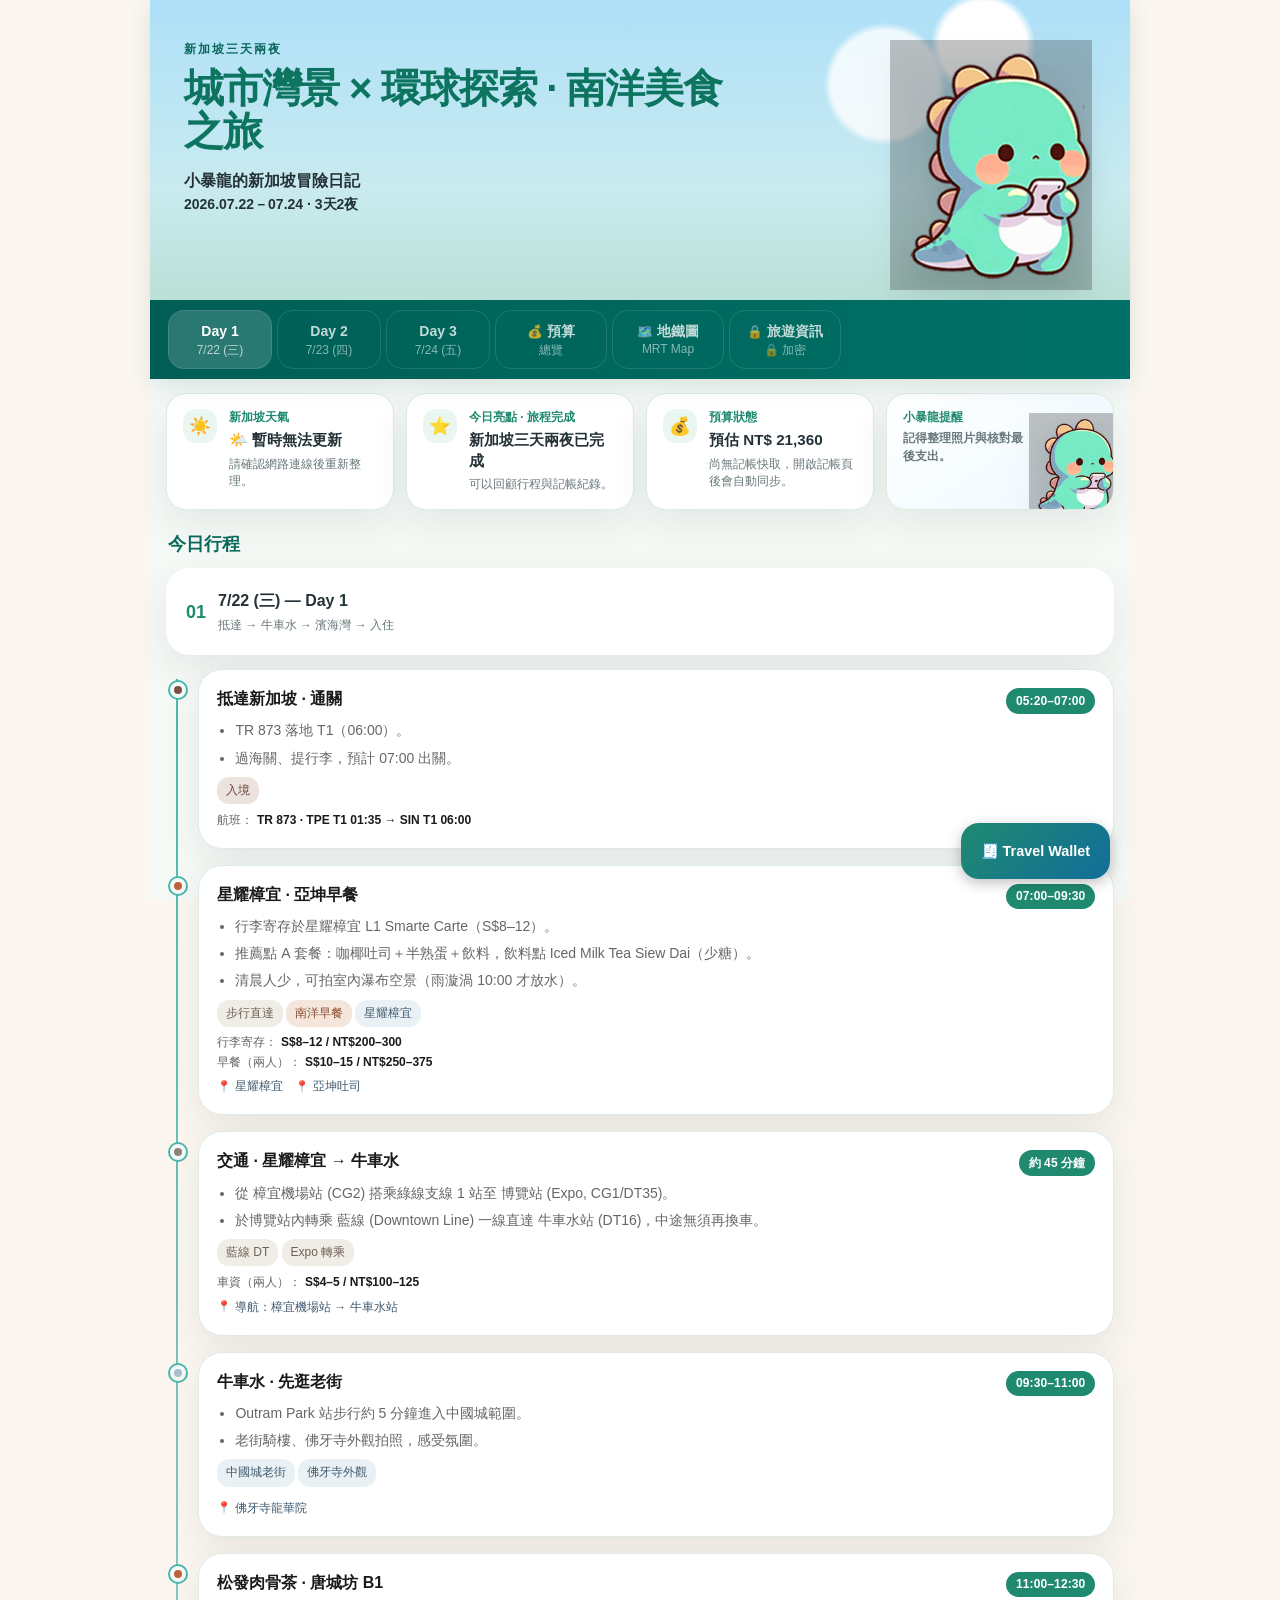
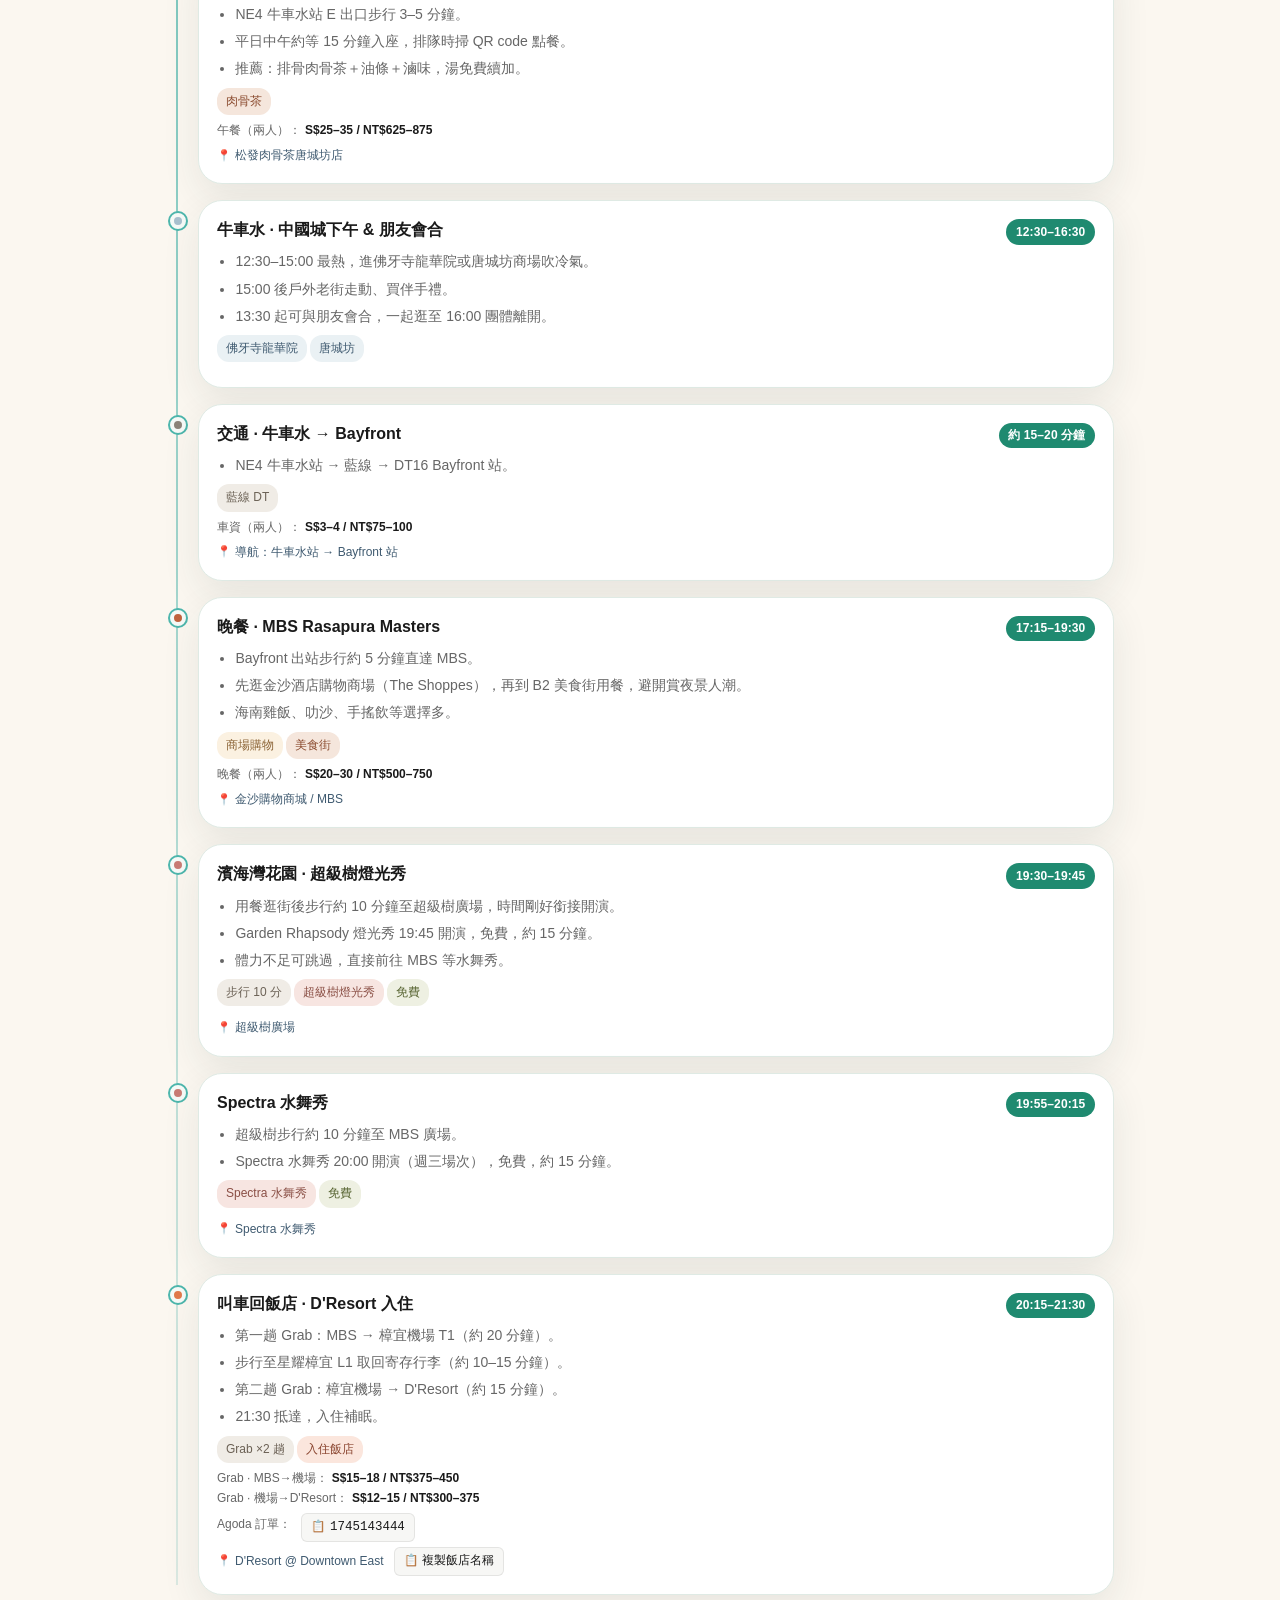
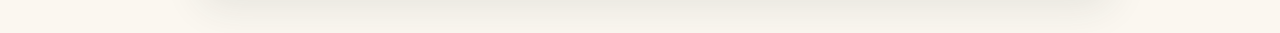
==== commit d07fd83e: "Refine mobile dino trip dashboard" ====
--- a/index.html
+++ b/index.html
@@ -253,7 +253,7 @@
 <link rel="icon" href="assets/dino/dino-transparent.png" type="image/png">
 <link rel="stylesheet" href="css/modern.css">
 </head>
-<body class="page-index">
+<body class="page-index" data-active-panel="d1">
 
 <div class="sticky-top">
 <div class="hero">
@@ -297,14 +297,43 @@
 </div>
 </div>
 
-<section class="adventure-dashboard weather-dashboard" aria-label="新加坡即時天氣">
-  <article class="dash-card weather-card weather-card-single">
-    <div class="dash-kicker">新加坡即時天氣</div>
-    <div class="weather-inline">
-      <div class="dash-main" id="weather-main">讀取中…</div>
-      <p id="weather-detail">正在取得最新天氣資料。</p>
-    </div>
-  </article>
+<section class="adventure-dashboard trip-summary" aria-label="今日摘要">
+  <div class="summary-strip">
+    <article class="summary-card summary-weather">
+      <div class="summary-icon">☀️</div>
+      <div>
+        <div class="summary-label">新加坡天氣</div>
+        <div class="summary-main" id="weather-main">讀取中…</div>
+        <p id="weather-detail">正在取得最新天氣資料。</p>
+      </div>
+    </article>
+
+    <article class="summary-card summary-highlight">
+      <div class="summary-icon">⭐</div>
+      <div>
+        <div class="summary-label" id="highlight-title">今日亮點</div>
+        <div class="summary-main" id="highlight-main">行程準備中</div>
+        <p id="highlight-detail">切換 Day 後快速查看今日主軸。</p>
+      </div>
+    </article>
+
+    <button class="summary-card summary-budget" type="button" onclick="switchTab('budget')">
+      <div class="summary-icon">💰</div>
+      <div>
+        <div class="summary-label">預算狀態</div>
+        <div class="summary-main" id="budget-spent">預估 NT$ 21,360</div>
+        <p id="budget-detail">點一下看完整預算。</p>
+      </div>
+    </button>
+
+    <article class="summary-card summary-reminder">
+      <div>
+        <div class="summary-label">小暴龍提醒</div>
+        <div class="summary-main" id="dino-tip">先看今日時間軸，再決定要不要展開細節。</div>
+      </div>
+      <img src="assets/dino/dino-transparent.png" alt="" aria-hidden="true">
+    </article>
+  </div>
 </section>
 
 <div class="tab-content">
@@ -844,6 +873,8 @@
   var map = { d1: 0, d2: 1, d3: 2, budget: 3, map: 4, private: 5 };
   document.querySelectorAll('.tab-btn')[map[id]].classList.add('active');
   document.getElementById('panel-' + id).classList.add('active');
+  document.body.setAttribute('data-active-panel', id);
+  updateTripSummary(id);
   window.scrollTo({ top: 0, behavior: 'instant' });
   if (id === 'private' && _unlocked) {
     document.getElementById('lock-screen').style.display = 'none';
@@ -856,6 +887,39 @@
 }
 
 var _budgetChartInitialized = false;
+var TRIP_SUMMARY = {
+  d1: {
+    title: '今日亮點 · Day 1',
+    main: '星耀樟宜、牛車水、濱海灣',
+    detail: '清晨抵達後先補早餐，下午避開最熱時段。',
+    tip: '先看 05:20 抵達到 21:30 入住的時間軸，行李寄存和 Grab 是今天關鍵。'
+  },
+  d2: {
+    title: '今日亮點 · Day 2',
+    main: '新加坡環球影城全日',
+    detail: '重點是保留體力，交通以直達與少換乘優先。',
+    tip: '入園先衝熱門設施，回程再依體力決定 MRT 或 Grab。'
+  },
+  d3: {
+    title: '今日亮點 · Day 3',
+    main: '退房、雨漩渦補拍、返台',
+    detail: '行程短但要留足機場與通關緩衝。',
+    tip: '10:00 前完成通關最安心，補拍瀑布後就準備登機。'
+  }
+};
+
+function updateTripSummary(id) {
+  var data = TRIP_SUMMARY[id];
+  if (!data) return;
+  var title = document.getElementById('highlight-title');
+  var main = document.getElementById('highlight-main');
+  var detail = document.getElementById('highlight-detail');
+  var tip = document.getElementById('dino-tip');
+  if (title) title.textContent = data.title;
+  if (main) main.textContent = data.main;
+  if (detail) detail.textContent = data.detail;
+  if (tip) tip.textContent = data.tip;
+}
 
 function openMrtModal(src, label) {
   document.getElementById('mrtModalImg').src = src;
--- a/css/modern.css
+++ b/css/modern.css
@@ -136,3 +136,226 @@
   .weather-card-single p{font-size:.8rem!important}
   .expense-hero-dino{width:126px;height:158px;right:-4px;top:72px}
 }
+
+/* v7: mobile-first trip controls and compact contextual summary */
+.sticky-top{
+  box-shadow:0 6px 22px rgba(10,61,54,.12);
+}
+.tab-bar{
+  scrollbar-width:none;
+  -webkit-overflow-scrolling:touch;
+}
+.tab-bar::-webkit-scrollbar,
+.summary-strip::-webkit-scrollbar{
+  display:none;
+}
+.tab-btn{
+  flex:0 0 auto!important;
+  min-width:104px!important;
+  min-height:58px;
+  border:1px solid rgba(255,255,255,.12)!important;
+}
+.tab-btn:nth-child(4),
+.tab-btn:nth-child(5),
+.tab-btn:nth-child(6){
+  min-width:112px!important;
+}
+.tab-btn:nth-child(4) .tab-label::before{content:"💰 ";font-size:.9em}
+.tab-btn:nth-child(5) .tab-label::before{content:"🗺️ ";font-size:.9em}
+.tab-btn:nth-child(6) .tab-label::before{content:"🔒 ";font-size:.9em}
+.trip-summary{
+  padding:calc(var(--sticky-h,390px) + 14px) 16px 4px!important;
+}
+.summary-strip{
+  display:grid;
+  grid-template-columns:repeat(4,minmax(0,1fr));
+  gap:12px;
+}
+.summary-card{
+  min-width:0;
+  min-height:116px;
+  display:flex;
+  align-items:flex-start;
+  gap:12px;
+  text-align:left;
+  padding:15px 16px;
+  border:1px solid var(--line);
+  border-radius:20px;
+  background:#fff;
+  box-shadow:var(--shadow);
+  color:var(--ink);
+  font:inherit;
+}
+button.summary-card{
+  cursor:pointer;
+}
+.summary-icon{
+  width:34px;
+  height:34px;
+  display:grid;
+  place-items:center;
+  flex:0 0 auto;
+  border-radius:13px;
+  background:#eaf7f1;
+  font-size:1.1rem;
+}
+.summary-label{
+  color:var(--brand);
+  font-size:var(--font-size-caption);
+  font-weight:900;
+  line-height:1.35;
+  margin-bottom:5px;
+}
+.summary-main{
+  color:var(--ink);
+  font-size:.95rem;
+  font-weight:900;
+  line-height:1.35;
+}
+.summary-card p,
+.summary-reminder .summary-main{
+  margin:5px 0 0;
+  color:var(--muted);
+  font-size:.76rem;
+  line-height:1.45;
+}
+.summary-reminder{
+  position:relative;
+  overflow:hidden;
+  padding-right:84px;
+  background:linear-gradient(145deg,#fff,#edf9ff);
+}
+.summary-reminder img{
+  position:absolute;
+  right:-14px;
+  bottom:-12px;
+  width:108px;
+  height:108px;
+  object-fit:contain;
+  filter:drop-shadow(0 8px 12px rgba(20,65,55,.12));
+}
+.tab-content{
+  padding-top:16px!important;
+}
+.tab-content::before{
+  content:"今日行程";
+  margin-bottom:12px;
+}
+body[data-active-panel="budget"] .tab-content::before{content:"預算總覽"}
+body[data-active-panel="map"] .tab-content::before{content:"地鐵圖"}
+body[data-active-panel="private"] .tab-content::before{content:"旅遊資訊"}
+
+@media(max-width:760px){
+  .hero{
+    min-height:205px!important;
+    padding:24px 18px 18px!important;
+  }
+  .hero:after{
+    width:118px!important;
+    height:146px!important;
+    top:50px!important;
+    right:-8px!important;
+  }
+  .hero-title,
+  .page-index .hero-title{
+    max-width:76%!important;
+    font-size:1.55rem!important;
+  }
+  .tab-bar{
+    display:flex!important;
+    flex-wrap:nowrap!important;
+    padding:8px 12px!important;
+    gap:8px!important;
+  }
+  .tab-btn{
+    min-width:96px!important;
+    min-height:54px;
+    padding:7px 10px!important;
+    border-radius:15px!important;
+  }
+  .tab-btn:nth-child(4),
+  .tab-btn:nth-child(5),
+  .tab-btn:nth-child(6){
+    min-width:104px!important;
+  }
+  .tab-label{
+    line-height:1.15!important;
+  }
+  .tab-sub{
+    line-height:1.25!important;
+  }
+  .trip-summary{
+    padding:calc(var(--sticky-h,300px) + 10px) 12px 0!important;
+  }
+  .summary-strip{
+    display:flex;
+    gap:10px;
+    overflow-x:auto;
+    scroll-snap-type:x proximity;
+    padding-bottom:6px;
+    scrollbar-width:none;
+    -webkit-overflow-scrolling:touch;
+  }
+  .summary-card{
+    flex:0 0 226px;
+    min-height:92px;
+    padding:12px 13px;
+    border-radius:18px;
+    scroll-snap-align:start;
+  }
+  .summary-icon{
+    width:30px;
+    height:30px;
+    border-radius:11px;
+    font-size:1rem;
+  }
+  .summary-main{
+    font-size:.84rem;
+  }
+  .summary-card p,
+  .summary-reminder .summary-main{
+    font-size:.72rem!important;
+  }
+  .summary-reminder{
+    padding-right:68px;
+  }
+  .summary-reminder img{
+    width:82px;
+    height:82px;
+  }
+  .tab-content{
+    padding-top:10px!important;
+  }
+  .tab-content::before{
+    font-size:1rem!important;
+    margin:0 2px 10px;
+  }
+}
+
+@media(max-width:460px){
+  .hero{
+    min-height:184px!important;
+  }
+  .hero-title,
+  .page-index .hero-title{
+    max-width:78%!important;
+    font-size:1.34rem!important;
+  }
+  .hero-subtitle{
+    max-width:68%;
+  }
+  .hero-date{
+    max-width:68%;
+  }
+  .tab-btn{
+    min-width:90px!important;
+  }
+  .tab-btn:nth-child(4),
+  .tab-btn:nth-child(5),
+  .tab-btn:nth-child(6){
+    min-width:98px!important;
+  }
+  .summary-card{
+    flex-basis:214px;
+  }
+}
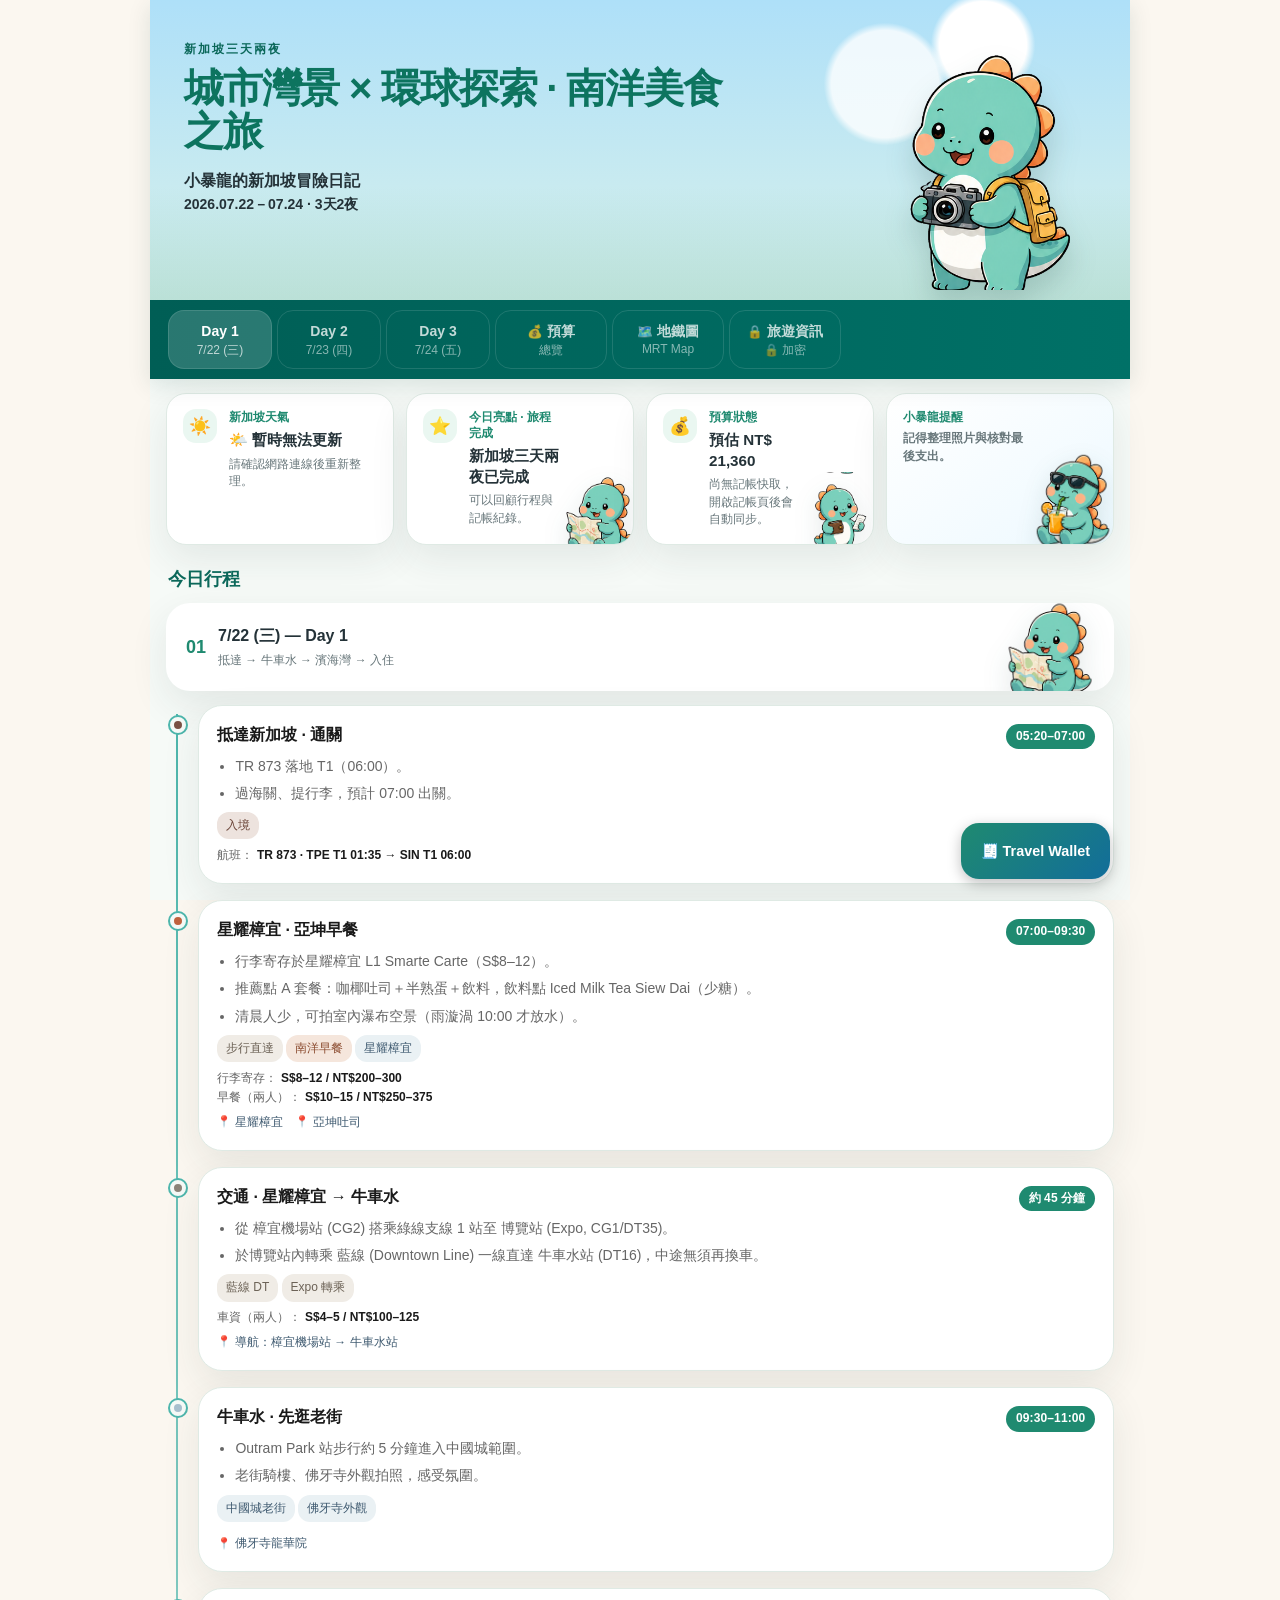
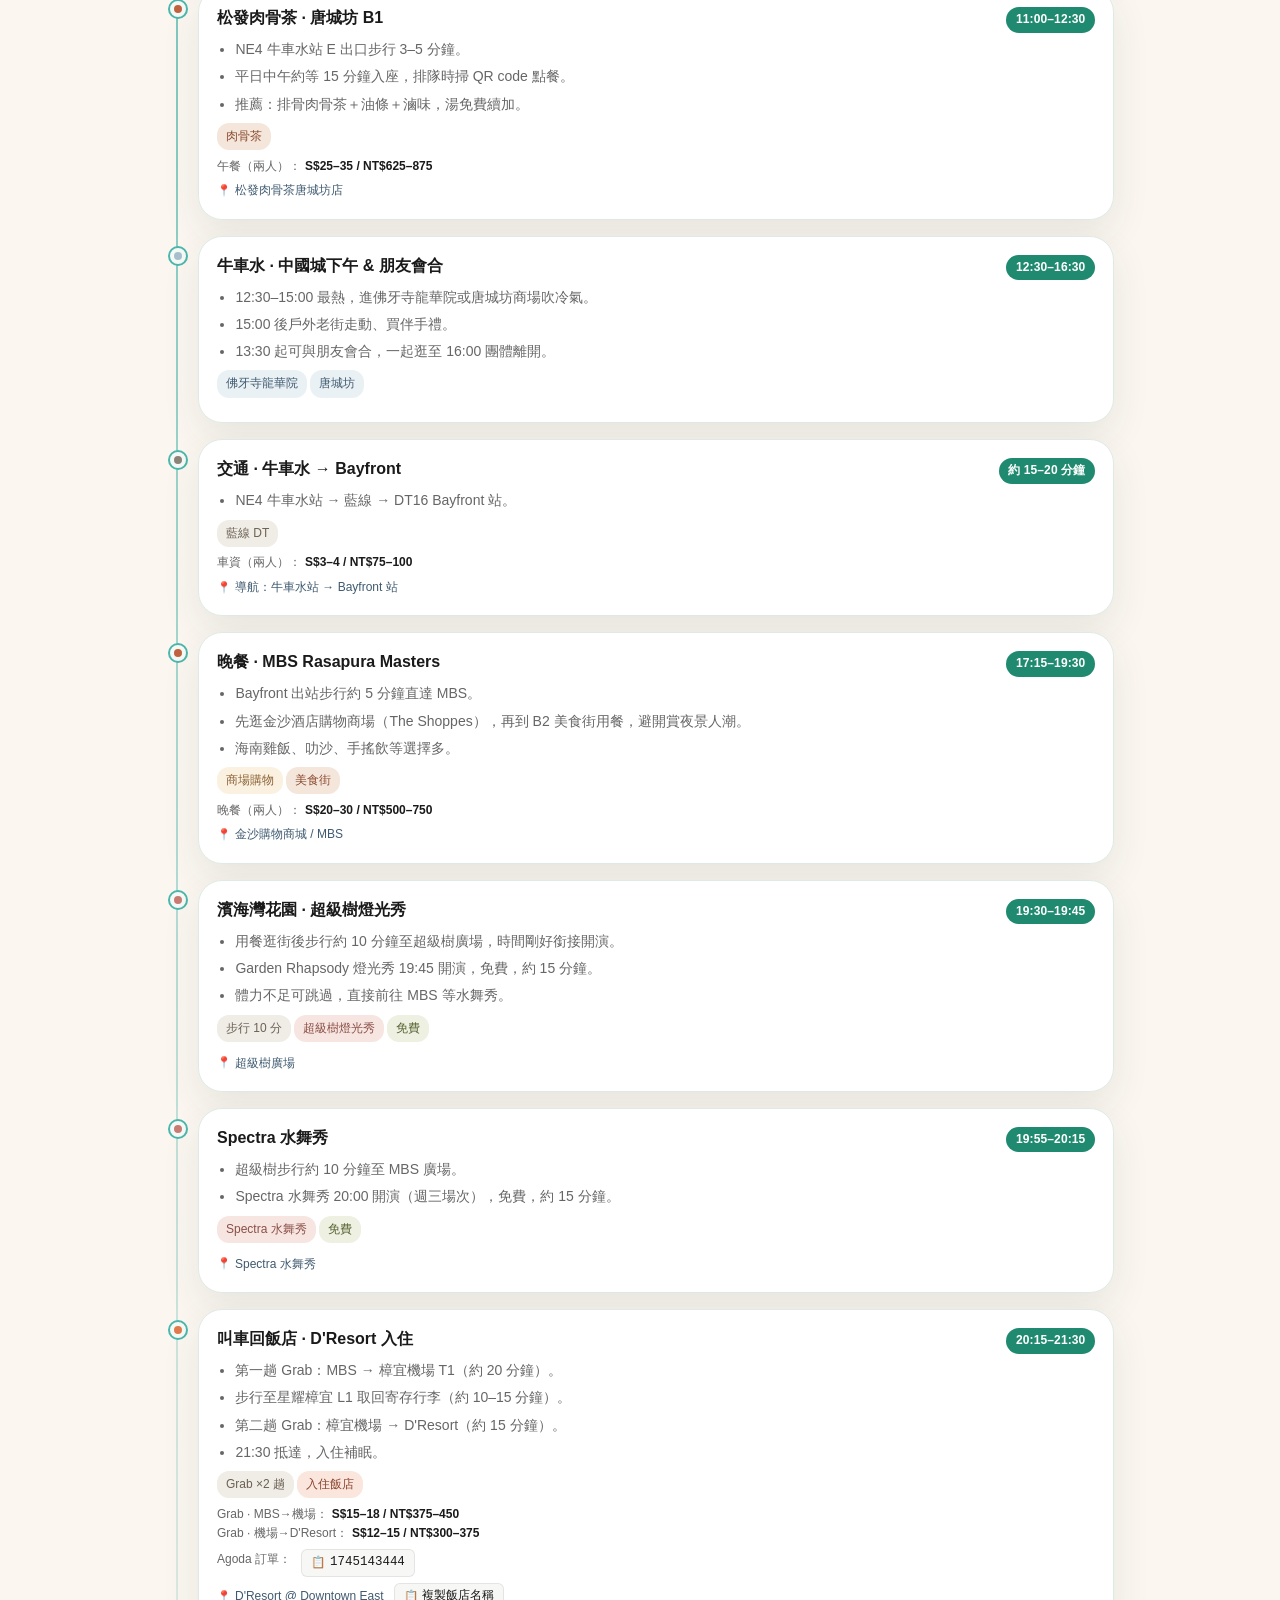
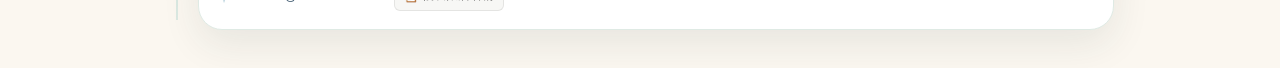
==== commit 34fca783: "Add contextual dino character assets" ====
--- a/index.html
+++ b/index.html
@@ -315,6 +315,7 @@
         <div class="summary-main" id="highlight-main">行程準備中</div>
         <p id="highlight-detail">切換 Day 後快速查看今日主軸。</p>
       </div>
+      <img class="summary-dino" src="assets/dino/dino-map-guide.png" alt="" aria-hidden="true">
     </article>
 
     <button class="summary-card summary-budget" type="button" onclick="switchTab('budget')">
@@ -324,6 +325,7 @@
         <div class="summary-main" id="budget-spent">預估 NT$ 21,360</div>
         <p id="budget-detail">點一下看完整預算。</p>
       </div>
+      <img class="summary-dino" src="assets/dino/dino-budget-wallet.png" alt="" aria-hidden="true">
     </button>
 
     <article class="summary-card summary-reminder">
@@ -331,7 +333,7 @@
         <div class="summary-label">小暴龍提醒</div>
         <div class="summary-main" id="dino-tip">先看今日時間軸，再決定要不要展開細節。</div>
       </div>
-      <img src="assets/dino/dino-transparent.png" alt="" aria-hidden="true">
+      <img src="assets/dino/dino-heat-drink.png" alt="" aria-hidden="true">
     </article>
   </div>
 </section>
@@ -346,6 +348,7 @@
         <div class="day-date">7/22 (三) — Day 1</div>
         <div class="day-tagline">抵達 → 牛車水 → 濱海灣 → 入住</div>
       </div>
+      <img class="day-dino" src="assets/dino/dino-map-guide.png" alt="" aria-hidden="true">
     </div>
     <div class="timeline">
 
@@ -556,6 +559,7 @@
         <div class="day-date">7/23 (四) — Day 2</div>
         <div class="day-tagline">環球影城全日 → 淡濱尼晚餐</div>
       </div>
+      <img class="day-dino" src="assets/dino/dino-hero-camera.png" alt="" aria-hidden="true">
     </div>
     <div class="timeline">
 
@@ -659,6 +663,7 @@
         <div class="day-date">7/24 (五) — Day 3</div>
         <div class="day-tagline">退房 → 雨漩渦補拍 → 返台</div>
       </div>
+      <img class="day-dino" src="assets/dino/dino-mrt-card.png" alt="" aria-hidden="true">
     </div>
     <div class="timeline">
 
@@ -704,6 +709,13 @@
 
   <!-- Budget -->
   <div class="panel" id="panel-budget">
+    <div class="panel-dino-hero budget-dino-hero">
+      <div>
+        <div class="panel-dino-kicker">小暴龍會計</div>
+        <div class="panel-dino-title">先抓大項支出，再保留彈性零用金。</div>
+      </div>
+      <img src="assets/dino/dino-budget-wallet.png" alt="" aria-hidden="true">
+    </div>
     <div class="budget-card">
       <div class="budget-head-bar">
         <div class="budget-head-title">💰 預算總覽</div>
@@ -780,9 +792,13 @@
 
   <!-- Metro Map -->
   <div class="panel" id="panel-map">
-    <div style="margin-bottom:0.75rem;">
-      <div style="font-size:0.9rem;font-weight:600;color:var(--text-primary);margin-bottom:0.2rem;">新加坡地鐵路線圖</div>
-      <div style="font-size:0.75rem;color:var(--text-secondary);">點擊圖片可全螢幕放大檢視</div>
+    <div class="panel-dino-hero mrt-dino-hero">
+      <div>
+        <div class="panel-dino-kicker">小暴龍帶路</div>
+        <div class="panel-dino-title">地鐵圖可點擊放大，先認主要轉乘線就好。</div>
+        <div class="panel-dino-note">英文版看全線，中文版看景點標示。</div>
+      </div>
+      <img src="assets/dino/dino-mrt-card.png" alt="" aria-hidden="true">
     </div>
 
     <div class="mrt-card" onclick="openMrtModal('images/Singapore_MRT_System_Map.webp','英文版 · 高解析度')">
@@ -821,7 +837,7 @@
 
   <div class="panel" id="panel-private">
     <div class="lock-screen" id="lock-screen">
-      <div class="lock-icon">🔒</div>
+      <img class="lock-dino" src="assets/dino/dino-private-lock.png" alt="" aria-hidden="true">
       <div class="lock-title">旅遊資訊</div>
       <div class="lock-sub">此頁面已加密保護<br>請輸入密碼解鎖</div>
       <div class="lock-input-wrap">
--- a/css/modern.css
+++ b/css/modern.css
@@ -7,7 +7,7 @@
 @media(max-width:520px){.hero{min-height:174px;padding:20px 18px!important}.hero:after{width:132px;height:132px;right:0!important;top:28px!important}.hero-title{max-width:67%;font-size:1.45rem!important}.tab-content,.content{padding-left:12px!important;padding-right:12px!important}.tab-bar{justify-content:flex-start}.card-head{flex-direction:column-reverse}.card-time{align-self:flex-start}.expense-fab{right:14px}}
 @media(prefers-reduced-motion:reduce){*{scroll-behavior:auto!important;transition:none!important}}
 /* 2026 visual direction: illustrated hero + compact-on-scroll navigation */
-.sticky-top{transition:transform .28s ease,box-shadow .28s ease;background:#075f55}.hero{min-height:300px!important;padding:40px 34px 30px!important;background:linear-gradient(180deg,rgba(181,229,255,.96),rgba(225,247,241,.96))!important;color:var(--ink)!important;border-radius:0!important}.hero:before{background:radial-gradient(circle at 85% 15%,#fff 0 5%,transparent 6%),radial-gradient(circle at 75% 28%,rgba(255,255,255,.8) 0 7%,transparent 8%),linear-gradient(180deg,transparent 62%,rgba(31,138,112,.16))!important}.hero:after{background:url('../assets/dino/dino-transparent.png') center/contain no-repeat!important;width:220px!important;height:250px!important;right:3%!important;top:40px!important;filter:drop-shadow(0 16px 14px rgba(20,65,55,.18))}.hero-eyebrow{color:#0b685a;opacity:1!important}.hero-title{font-size:clamp(2rem,6vw,3.35rem)!important;max-width:62%;color:#0d745f!important;letter-spacing:-.03em}.hero-title:after{content:"\A小暴龍的新加坡冒險日記\A2026.07.22－07.24 · 3天2夜"!important;color:#243238;font-size:.88rem!important;line-height:2}.chip{background:#fff!important;color:#175f52!important;border-color:rgba(31,138,112,.18)!important}.tab-bar{background:linear-gradient(90deg,#005e55,#007167)!important;padding:10px 18px!important}.tab-btn{color:rgba(255,255,255,.76)!important}.tab-btn.active{background:rgba(255,255,255,.16)!important;color:#fff!important;box-shadow:none}.sticky-top.is-compact .hero{height:0!important;min-height:0!important;padding-top:0!important;padding-bottom:0!important;opacity:0;pointer-events:none}.sticky-top.is-compact .tab-bar{padding-top:6px!important;padding-bottom:6px!important}.sticky-top.is-compact .tab-sub{display:none}.sticky-top.is-compact .tab-btn{padding:7px 8px!important}.adventure-dashboard{max-width:980px;margin:0 auto;padding:calc(var(--sticky-h,390px) + 18px) 16px 6px}.quick-actions{display:grid;grid-template-columns:repeat(6,1fr);gap:10px;background:#fff;border:1px solid var(--line);border-radius:26px;padding:18px;box-shadow:var(--shadow)}.quick-actions a{display:flex;flex-direction:column;align-items:center;gap:7px;text-align:center;text-decoration:none;color:var(--ink);font-weight:800;font-size:.72rem;padding:13px 6px;border-radius:18px;background:#fbfdfc;border:1px solid #edf3ef}.quick-actions span{font-size:1.45rem}.dashboard-grid{display:grid;grid-template-columns:repeat(4,1fr);gap:12px;margin-top:14px}.dash-card{min-height:150px;padding:18px;border-radius:22px;background:#fff;border:1px solid var(--line);box-shadow:var(--shadow)}.dash-kicker{color:var(--brand);font-size:.78rem;font-weight:900;margin-bottom:12px}.dash-main{font-size:1.2rem;margin-bottom:8px}.dash-card p{font-size:.75rem;color:var(--muted);line-height:1.5;margin-top:8px}.weather-card{background:linear-gradient(145deg,#edf9ff,#fff)}.dino-tip-card{display:flex;align-items:flex-end;justify-content:space-between;overflow:hidden}.dino-tip-card img{width:88px;max-height:110px;object-fit:contain}.tab-content{padding-top:20px!important}.tab-content::before{content:"行程總覽";display:block;font-size:1.4rem;font-weight:900;color:#0b685a;margin:2px 2px 18px}.sticky-top.is-compact + .adventure-dashboard{padding-top:92px}
+.sticky-top{transition:transform .28s ease,box-shadow .28s ease;background:#075f55}.hero{min-height:300px!important;padding:40px 34px 30px!important;background:linear-gradient(180deg,rgba(181,229,255,.96),rgba(225,247,241,.96))!important;color:var(--ink)!important;border-radius:0!important}.hero:before{background:radial-gradient(circle at 85% 15%,#fff 0 5%,transparent 6%),radial-gradient(circle at 75% 28%,rgba(255,255,255,.8) 0 7%,transparent 8%),linear-gradient(180deg,transparent 62%,rgba(31,138,112,.16))!important}.hero:after{background:url('../assets/dino/dino-hero-camera.png') center/contain no-repeat!important;width:220px!important;height:250px!important;right:3%!important;top:40px!important;filter:drop-shadow(0 16px 14px rgba(20,65,55,.18))}.hero-eyebrow{color:#0b685a;opacity:1!important}.hero-title{font-size:clamp(2rem,6vw,3.35rem)!important;max-width:62%;color:#0d745f!important;letter-spacing:-.03em}.hero-title:after{content:"\A小暴龍的新加坡冒險日記\A2026.07.22－07.24 · 3天2夜"!important;color:#243238;font-size:.88rem!important;line-height:2}.chip{background:#fff!important;color:#175f52!important;border-color:rgba(31,138,112,.18)!important}.tab-bar{background:linear-gradient(90deg,#005e55,#007167)!important;padding:10px 18px!important}.tab-btn{color:rgba(255,255,255,.76)!important}.tab-btn.active{background:rgba(255,255,255,.16)!important;color:#fff!important;box-shadow:none}.sticky-top.is-compact .hero{height:0!important;min-height:0!important;padding-top:0!important;padding-bottom:0!important;opacity:0;pointer-events:none}.sticky-top.is-compact .tab-bar{padding-top:6px!important;padding-bottom:6px!important}.sticky-top.is-compact .tab-sub{display:none}.sticky-top.is-compact .tab-btn{padding:7px 8px!important}.adventure-dashboard{max-width:980px;margin:0 auto;padding:calc(var(--sticky-h,390px) + 18px) 16px 6px}.quick-actions{display:grid;grid-template-columns:repeat(6,1fr);gap:10px;background:#fff;border:1px solid var(--line);border-radius:26px;padding:18px;box-shadow:var(--shadow)}.quick-actions a{display:flex;flex-direction:column;align-items:center;gap:7px;text-align:center;text-decoration:none;color:var(--ink);font-weight:800;font-size:.72rem;padding:13px 6px;border-radius:18px;background:#fbfdfc;border:1px solid #edf3ef}.quick-actions span{font-size:1.45rem}.dashboard-grid{display:grid;grid-template-columns:repeat(4,1fr);gap:12px;margin-top:14px}.dash-card{min-height:150px;padding:18px;border-radius:22px;background:#fff;border:1px solid var(--line);box-shadow:var(--shadow)}.dash-kicker{color:var(--brand);font-size:.78rem;font-weight:900;margin-bottom:12px}.dash-main{font-size:1.2rem;margin-bottom:8px}.dash-card p{font-size:.75rem;color:var(--muted);line-height:1.5;margin-top:8px}.weather-card{background:linear-gradient(145deg,#edf9ff,#fff)}.dino-tip-card{display:flex;align-items:flex-end;justify-content:space-between;overflow:hidden}.dino-tip-card img{width:88px;max-height:110px;object-fit:contain}.tab-content{padding-top:20px!important}.tab-content::before{content:"行程總覽";display:block;font-size:1.4rem;font-weight:900;color:#0b685a;margin:2px 2px 18px}.sticky-top.is-compact + .adventure-dashboard{padding-top:92px}
 @media(max-width:760px){.hero{min-height:260px!important;padding:28px 20px!important}.hero:after{width:150px!important;height:185px!important;right:-5px!important;top:64px!important}.hero-title{font-size:1.85rem!important;max-width:72%}.quick-actions{grid-template-columns:repeat(3,1fr);padding:12px}.dashboard-grid{grid-template-columns:1fr 1fr}.adventure-dashboard{padding-left:12px;padding-right:12px}.tab-bar{overflow-x:auto;justify-content:flex-start}.tab-btn{min-width:86px}}
 @media(max-width:460px){.dashboard-grid{grid-template-columns:1fr}.hero{min-height:238px!important}.hero-title{font-size:1.55rem!important}.hero:after{width:126px!important;height:158px!important}.quick-actions a{font-size:.67rem}}
 
@@ -234,6 +234,88 @@
   object-fit:contain;
   filter:drop-shadow(0 8px 12px rgba(20,65,55,.12));
 }
+.summary-highlight,
+.summary-budget{
+  position:relative;
+  overflow:hidden;
+  padding-right:72px;
+}
+.summary-dino{
+  position:absolute;
+  right:-10px;
+  bottom:-14px;
+  width:86px;
+  height:86px;
+  object-fit:contain;
+  filter:drop-shadow(0 8px 12px rgba(20,65,55,.1));
+  pointer-events:none;
+}
+.day-header{
+  position:relative;
+  overflow:hidden;
+  padding-right:112px!important;
+}
+.day-dino{
+  position:absolute;
+  right:16px;
+  bottom:-18px;
+  width:96px;
+  height:116px;
+  object-fit:contain;
+  filter:drop-shadow(0 10px 14px rgba(20,65,55,.12));
+  pointer-events:none;
+}
+.panel-dino-hero{
+  min-height:132px;
+  display:flex;
+  align-items:center;
+  justify-content:space-between;
+  gap:18px;
+  margin-bottom:14px;
+  padding:18px 22px;
+  border:1px solid var(--line);
+  border-radius:22px;
+  background:linear-gradient(145deg,#fff,#edf9ff);
+  box-shadow:var(--shadow);
+  overflow:hidden;
+}
+.panel-dino-kicker{
+  color:var(--brand);
+  font-size:var(--font-size-caption);
+  font-weight:900;
+  margin-bottom:6px;
+}
+.panel-dino-title{
+  color:var(--ink);
+  font-size:1rem;
+  font-weight:900;
+  line-height:1.45;
+}
+.panel-dino-note{
+  color:var(--muted);
+  font-size:.78rem;
+  line-height:1.5;
+  margin-top:5px;
+}
+.panel-dino-hero img{
+  width:116px;
+  height:116px;
+  object-fit:contain;
+  flex:0 0 auto;
+  filter:drop-shadow(0 10px 14px rgba(20,65,55,.12));
+}
+.budget-dino-hero{
+  background:linear-gradient(145deg,#fff,#fff8e9);
+}
+.mrt-dino-hero{
+  background:linear-gradient(145deg,#fff,#edf9ff);
+}
+.lock-dino{
+  width:116px;
+  height:116px;
+  object-fit:contain;
+  filter:drop-shadow(0 10px 14px rgba(20,65,55,.12));
+}
 .tab-content{
   padding-top:16px!important;
 }
@@ -323,6 +405,41 @@
     width:82px;
     height:82px;
   }
+  .summary-highlight,
+  .summary-budget{
+    padding-right:62px;
+  }
+  .summary-dino{
+    width:72px;
+    height:72px;
+    right:-9px;
+    bottom:-10px;
+  }
+  .day-header{
+    padding-right:86px!important;
+  }
+  .day-dino{
+    right:8px;
+    bottom:-14px;
+    width:74px;
+    height:92px;
+  }
+  .panel-dino-hero{
+    min-height:104px;
+    padding:14px 16px;
+    border-radius:18px;
+  }
+  .panel-dino-title{
+    font-size:.9rem;
+  }
+  .panel-dino-note{
+    font-size:.72rem;
+  }
+  .panel-dino-hero img,
+  .lock-dino{
+    width:86px;
+    height:86px;
+  }
   .tab-content{
     padding-top:10px!important;
   }
@@ -358,4 +475,19 @@
   .summary-card{
     flex-basis:214px;
   }
-}
+  .summary-highlight,
+  .summary-budget{
+    padding-right:58px;
+  }
+  .summary-dino{
+    width:68px;
+    height:68px;
+  }
+  .day-header{
+    padding-right:76px!important;
+  }
+  .day-dino{
+    width:66px;
+    height:82px;
+  }
+}
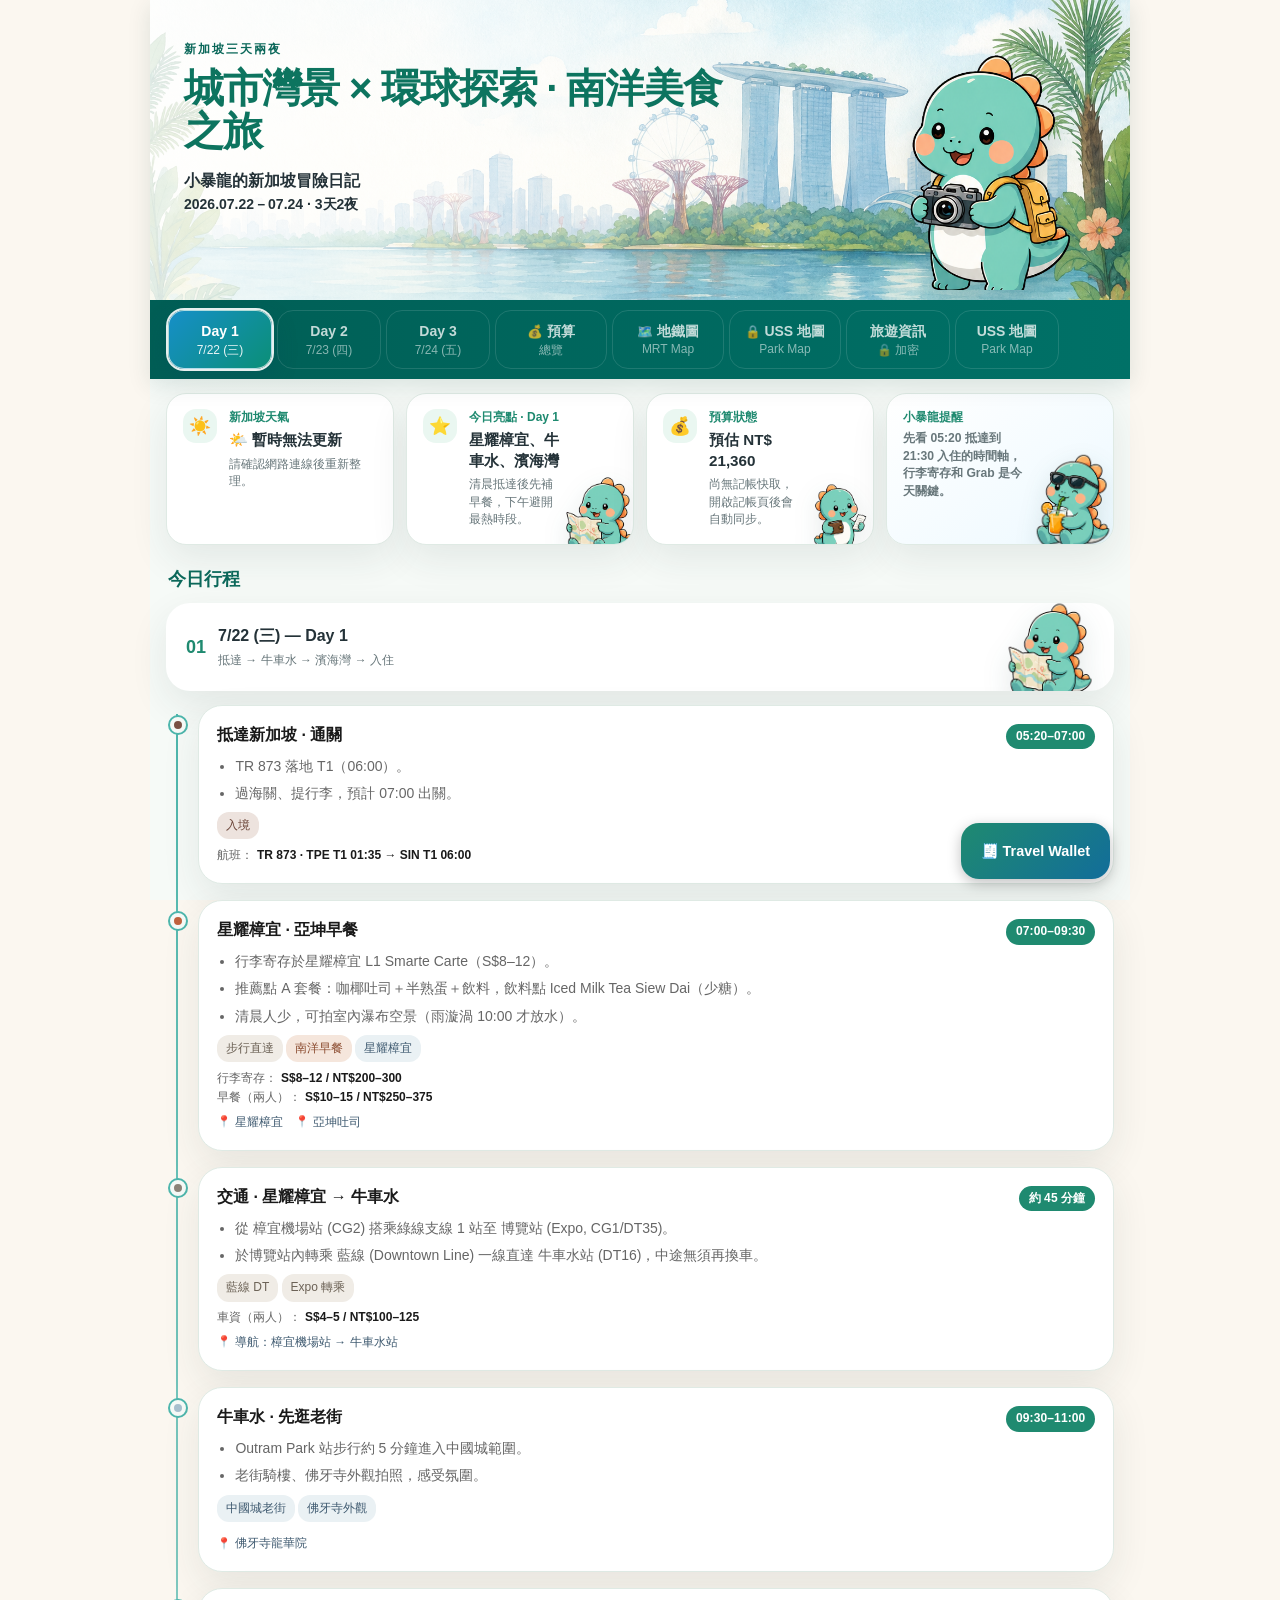
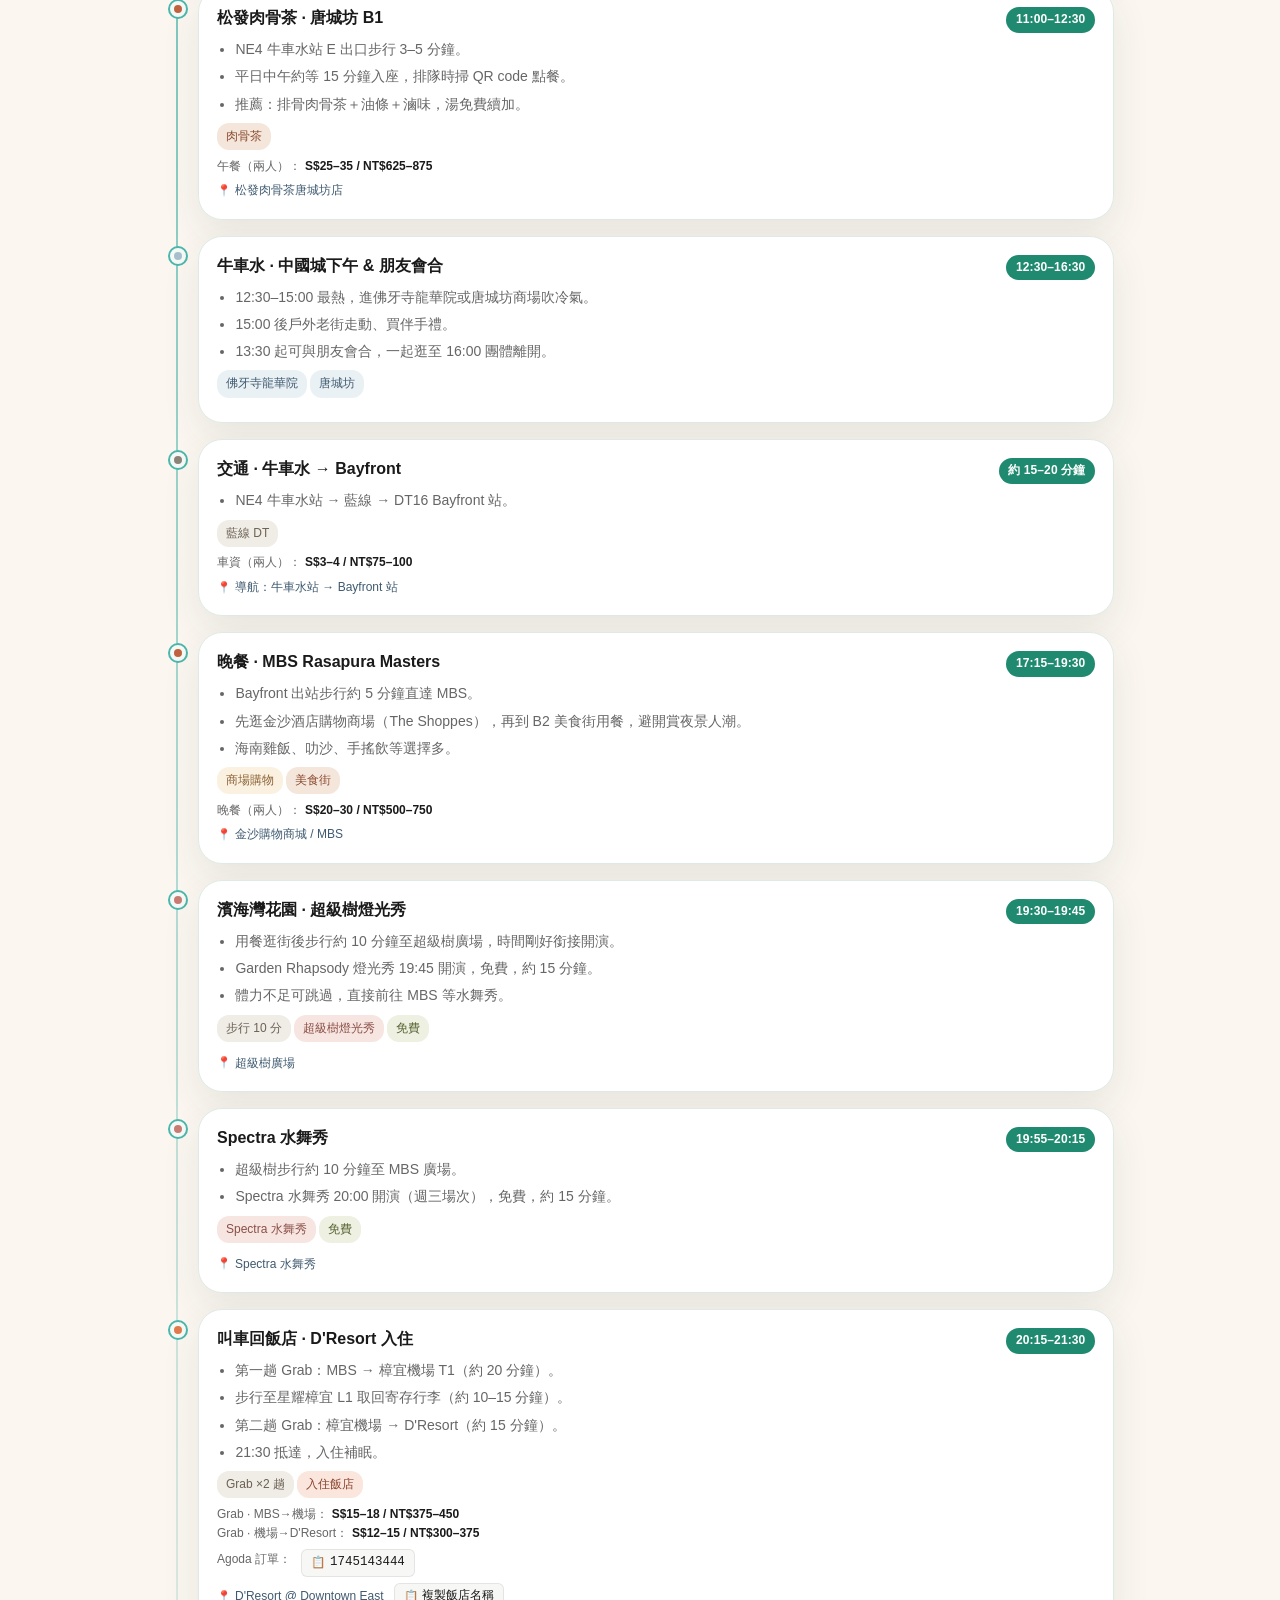
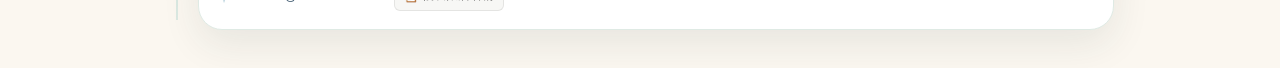
==== commit 092d0e11: "Update index.html" ====
--- a/index.html
+++ b/index.html
@@ -285,15 +285,22 @@
     <div class="tab-sub">總覽</div>
   </button>
   <button class="tab-btn" onclick="switchTab('map')">
-    <div class="tab-dot" style="background:#D4537E;"></div>
-    <div class="tab-label">地鐵圖</div>
-    <div class="tab-sub">MRT Map</div>
-  </button>
-  <button class="tab-btn" onclick="switchTab('private')">
-    <div class="tab-dot" style="background:#E74C3C;"></div>
-    <div class="tab-label">旅遊資訊</div>
-    <div class="tab-sub">🔒 加密</div>
-  </button>
+  <div class="tab-dot" style="background:#D4537E;"></div>
+  <div class="tab-label">地鐵圖</div>
+  <div class="tab-sub">MRT Map</div>
+</button>
+
+<button class="tab-btn uss" onclick="switchTab('uss')">
+  <div class="tab-dot"></div>
+  <div class="tab-label">USS 地圖</div>
+  <div class="tab-sub">Park Map</div>
+</button>
+
+<button class="tab-btn" onclick="switchTab('private')">
+  <div class="tab-dot" style="background:#E74C3C;"></div>
+  <div class="tab-label">旅遊資訊</div>
+  <div class="tab-sub">🔒 加密</div>
+</button>
 </div>
 </div>
 
--- a/css/modern.css
+++ b/css/modern.css
@@ -121,6 +121,15 @@
 .expense-hero-dino{position:absolute;z-index:2;right:3%;top:34px;width:220px;height:250px;object-fit:contain;filter:drop-shadow(0 16px 14px rgba(20,65,55,.18));pointer-events:none}
 .expense-back-link{position:absolute;z-index:3;left:24px;top:18px;display:inline-flex;align-items:center;gap:6px;padding:7px 12px;border-radius:999px;background:rgba(255,255,255,.9);border:1px solid rgba(31,138,112,.2);color:#175f52;text-decoration:none;font-size:.8rem;font-weight:800;box-shadow:0 6px 18px rgba(36,50,56,.08)}
 .page-expense .hero-eyebrow{margin-top:30px}
+.page-expense .receipt-box{border-color:var(--line)!important;background:linear-gradient(180deg,#fff,#f6fbf8)!important}
+.page-expense .receipt-actions{display:grid;grid-template-columns:1fr 1fr;gap:10px}
+.page-expense .receipt-action{border-radius:16px!important;min-height:66px!important}
+.page-expense .receipt-action span{font-size:1.2rem}
+.page-expense .camera-panel{border-radius:18px!important}
+.page-expense .camera-video{aspect-ratio:4/3}
+.page-expense .camera-actions .btn-outline{background:rgba(255,255,255,.12)!important;color:#fff!important;border-color:rgba(255,255,255,.2)!important}
+.page-expense .expense-meta .chip{background:#eef7f2!important;color:#175f52!important;border:1px solid rgba(31,138,112,.16)!important}
+.page-expense .expense-top>div:last-child{text-align:right;flex-shrink:0}
 @media(max-width:760px){
   .weather-card-single{display:block;padding:14px 16px!important}
   .weather-card-single .dash-kicker{margin-bottom:8px!important}
@@ -129,6 +138,8 @@
   .expense-hero-dino{width:150px;height:185px;right:-5px;top:58px}
   .expense-back-link{left:14px;top:12px;padding:6px 10px;font-size:.75rem}
   .page-expense .hero-eyebrow{margin-top:32px}
+  .page-expense .receipt-actions{grid-template-columns:1fr}
+  .page-expense .receipt-action{min-height:54px!important}
 }
 @media(max-width:460px){
   .weather-dashboard{padding-top:calc(var(--sticky-h,330px) + 10px)!important}
@@ -165,6 +176,21 @@
 .tab-btn:nth-child(6) .tab-label::before{content:"🔒 ";font-size:.9em}
 .trip-summary{
   padding:calc(var(--sticky-h,390px) + 14px) 16px 4px!important;
+}
+body[data-active-panel="budget"] .trip-summary,
+body[data-active-panel="map"] .trip-summary,
+body[data-active-panel="private"] .trip-summary{
+  display:none!important;
+}
+body[data-active-panel="budget"] .tab-content,
+body[data-active-panel="map"] .tab-content,
+body[data-active-panel="private"] .tab-content{
+  padding-top:calc(var(--sticky-h,390px) + 16px)!important;
+}
+body.is-compact[data-active-panel="budget"] .tab-content,
+body.is-compact[data-active-panel="map"] .tab-content,
+body.is-compact[data-active-panel="private"] .tab-content{
+  padding-top:92px!important;
 }
 .summary-strip{
   display:grid;
@@ -491,3 +517,61 @@
     height:82px;
   }
 }
+
+/* v8: illustrated Singapore hero background + stronger current compact tabs */
+.page-index .hero{
+  background:
+    linear-gradient(90deg,rgba(255,255,255,.82) 0%,rgba(255,255,255,.52) 34%,rgba(255,255,255,.12) 66%,rgba(255,255,255,.02) 100%),
+    url('../assets/hero/singapore-2026-hero.png') center center/cover no-repeat!important;
+}
+.page-expense .hero{
+  background:
+    linear-gradient(90deg,rgba(255,255,255,.82) 0%,rgba(255,255,255,.52) 34%,rgba(255,255,255,.12) 66%,rgba(255,255,255,.02) 100%),
+    url('../assets/hero/singapore-2026-hero.png') center center/cover no-repeat!important;
+}
+.page-index .hero:before{
+  display:none!important;
+}
+.page-expense .hero:before{
+  display:none!important;
+}
+.page-index .hero:after{
+  background:url('../assets/dino/dino-hero-camera.png') center/contain no-repeat!important;
+}
+.page-index .tab-btn.active{
+  background:linear-gradient(135deg,#168fc8,#0b8f77)!important;
+  color:#fff!important;
+  border-color:rgba(255,255,255,.68)!important;
+  box-shadow:0 0 0 2px rgba(255,255,255,.9),0 10px 24px rgba(0,72,92,.28)!important;
+}
+.page-index .tab-btn.active .tab-label,
+.page-index .tab-btn.active .tab-sub{
+  color:#fff!important;
+}
+.page-index .tab-btn.active .tab-sub{
+  opacity:.9;
+}
+.sticky-top.is-compact .tab-sub{
+  display:block!important;
+  font-size:.66rem!important;
+  line-height:1.1!important;
+  margin-top:1px;
+}
+.sticky-top.is-compact .tab-btn{
+  min-height:48px;
+}
+@media(max-width:760px){
+  .page-index .hero,
+  .page-expense .hero{
+    background-position:55% center!important;
+  }
+}
+@media(max-width:460px){
+  .page-index .hero,
+  .page-expense .hero{
+    background-position:60% center!important;
+  }
+  .sticky-top.is-compact .tab-sub{
+    font-size:.62rem!important;
+  }
+}
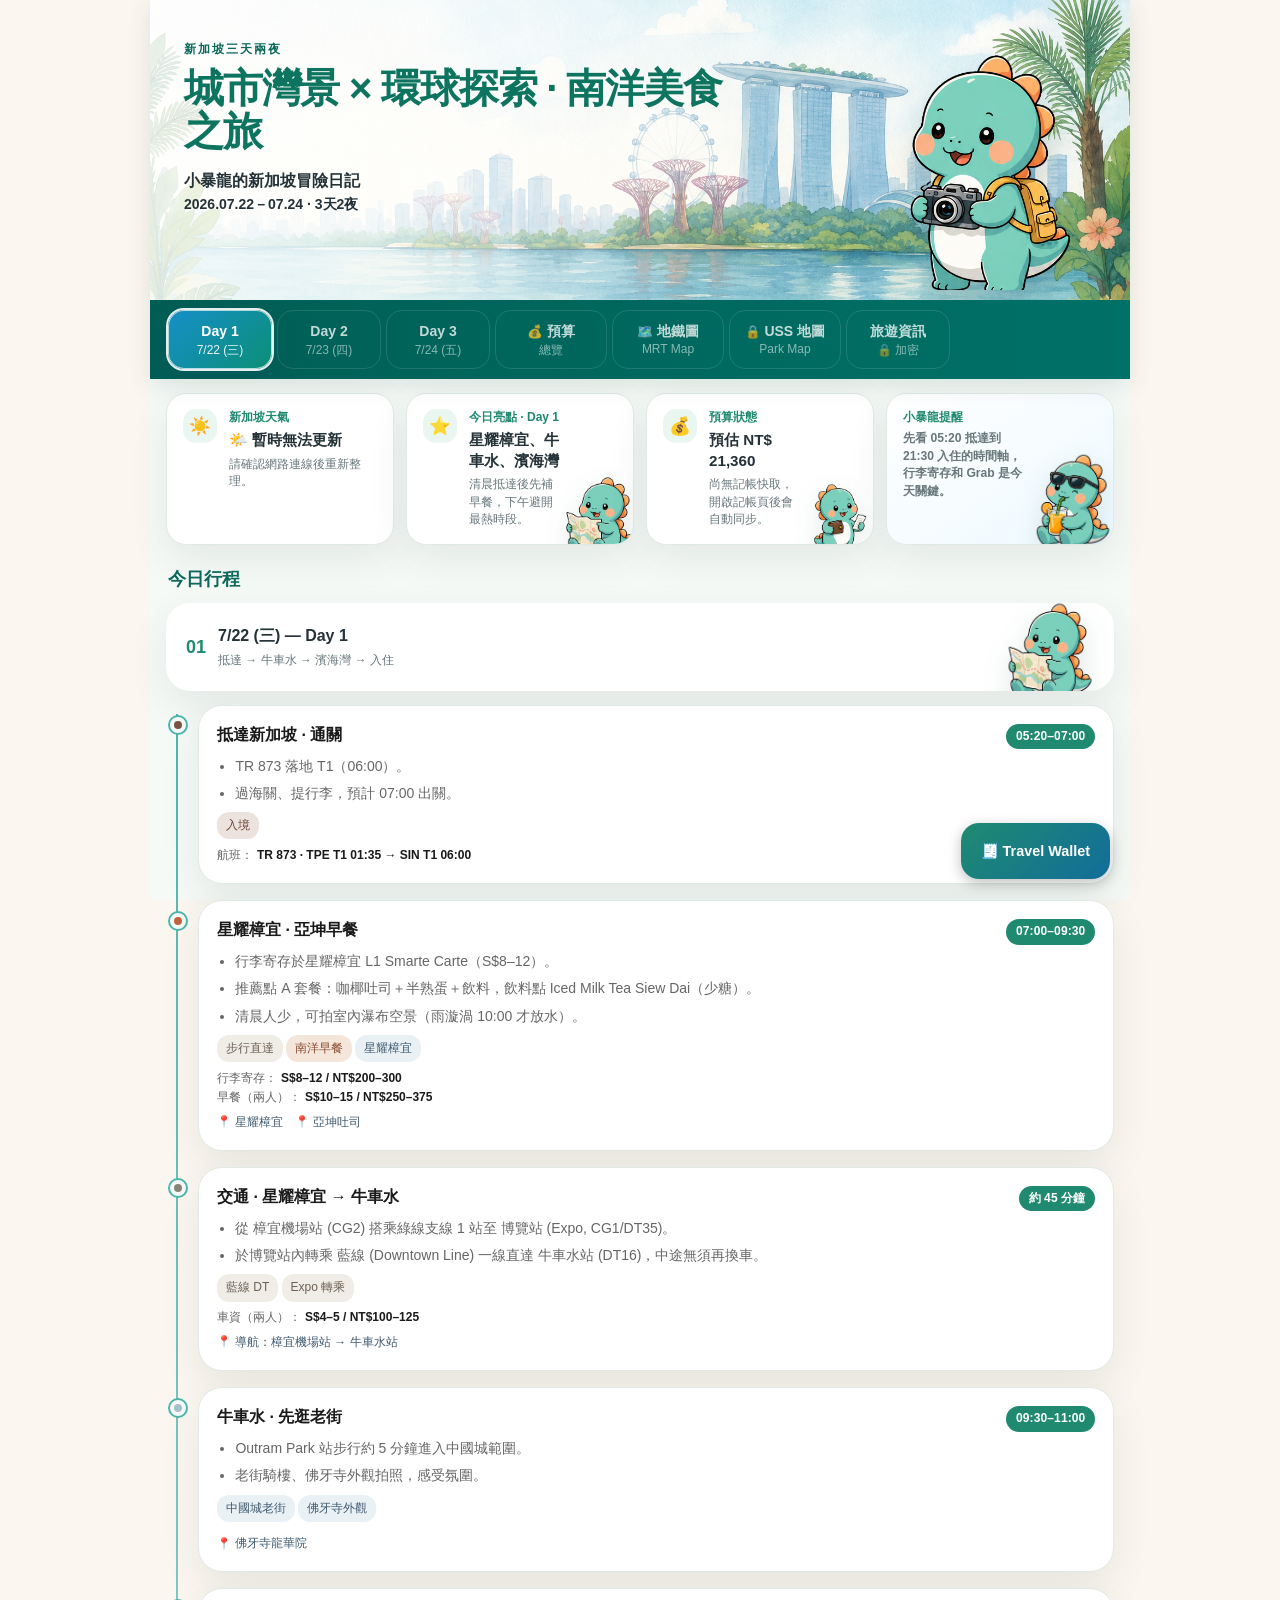
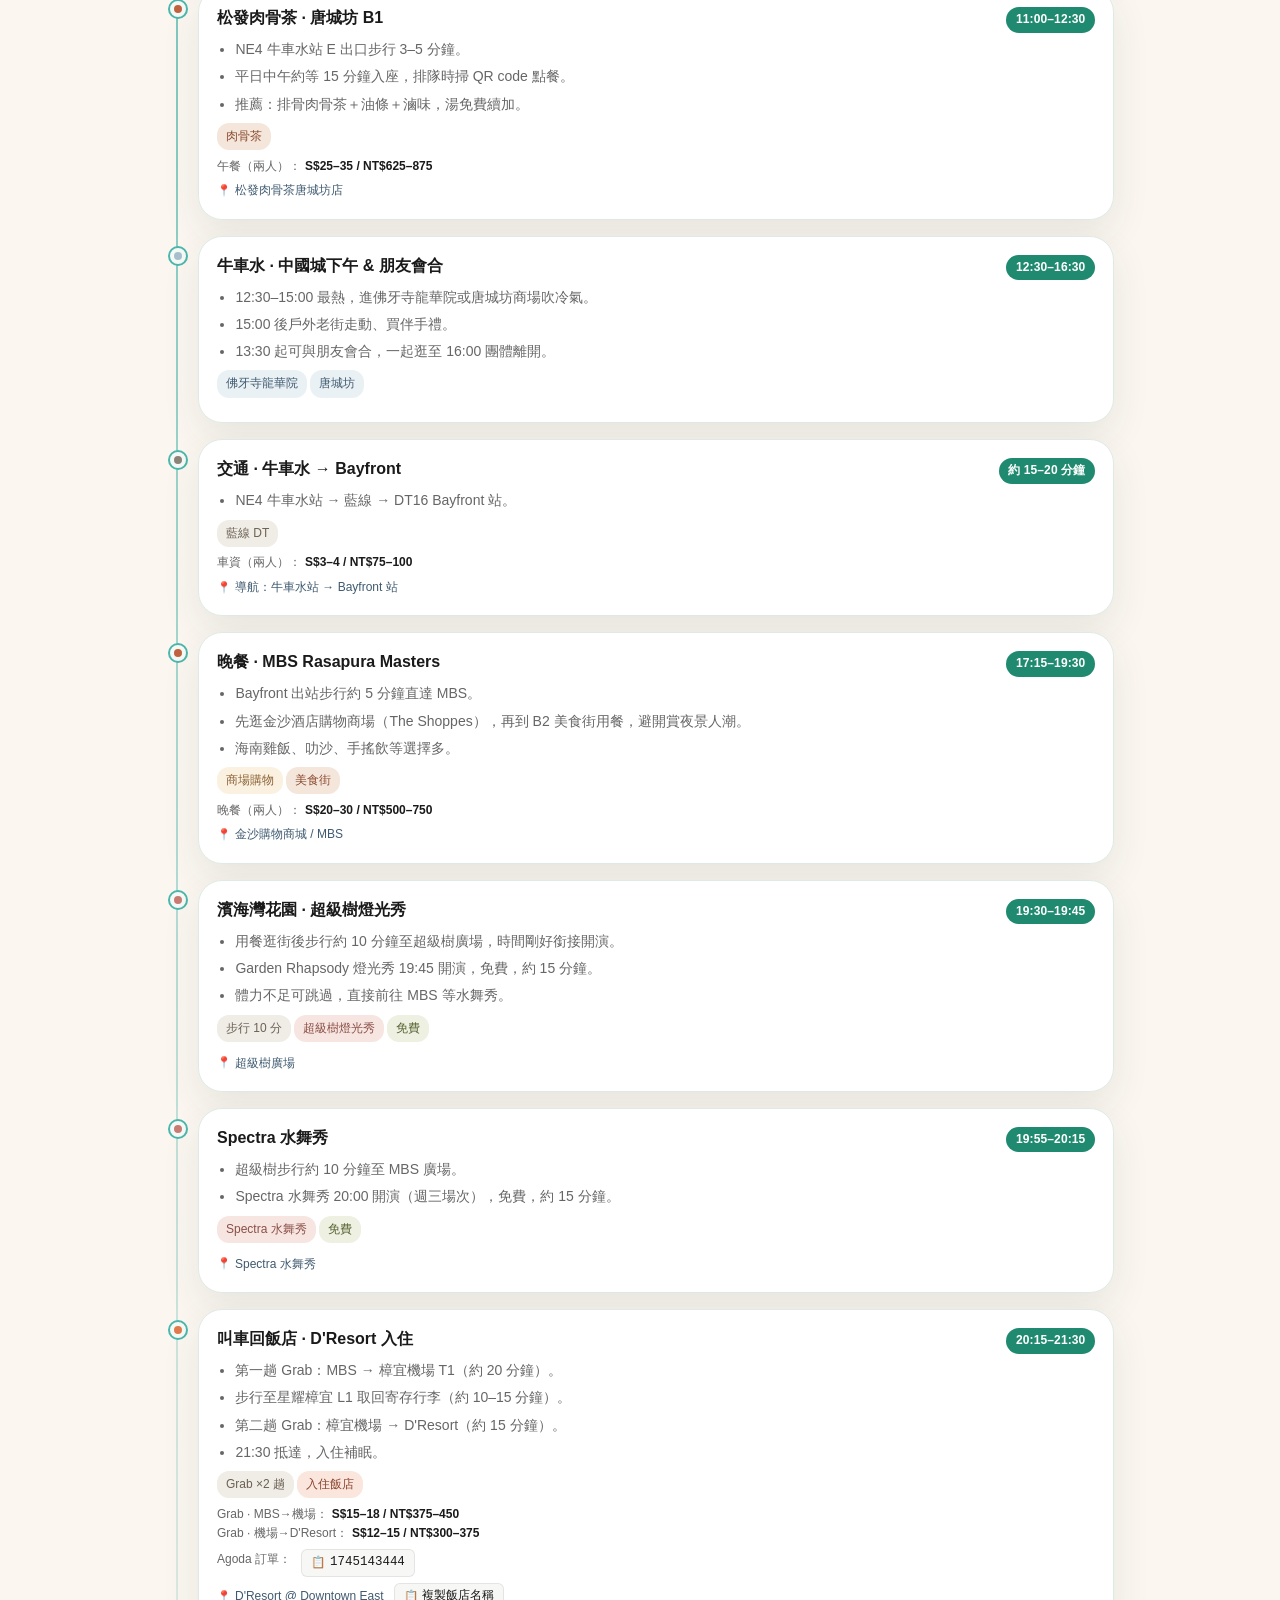
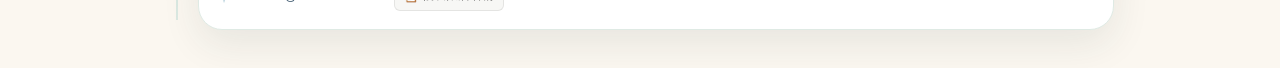
==== commit b304390c: "Update index.html" ====
--- a/index.html
+++ b/index.html
@@ -834,6 +834,138 @@
     </div>
   </div>
 
+  <!-- Universal Studios Singapore Map -->
+ <div class="panel" id="panel-uss">
+   <div class="panel-dino-hero uss-dino-hero">
+     <div>
+       <div class="panel-dino-kicker">小暴龍帶路</div>
+       <div class="panel-dino-title">新加坡環球影城中文園區地圖</div>
+       <div class="panel-dino-note">
+         點擊地圖可全螢幕查看，手機與 iPad 可雙指縮放。
+       </div>
+     </div>
+ 
+     <img
+       src="assets/dino/dino-map-guide.png"
+       alt=""
+       aria-hidden="true"
+     >
+   </div>
+ 
+   <button
+     class="mrt-card uss-map-card"
+     type="button"
+     onclick="openMrtModal('images/uss-park-map.webp','新加坡環球影城中文園區地圖')"
+     aria-label="放大新加坡環球影城園區地圖"
+   >
+     <img
+       src="images/uss-park-map.webp"
+       alt="新加坡環球影城中文園區地圖"
+       class="mrt-thumb uss-map-thumb"
+       width="2400"
+       height="1697"
+       decoding="async"
+     >
+ 
+     <div class="mrt-card-label">
+       中文園區地圖
+       <span class="mrt-tap-hint">點擊放大</span>
+     </div>
+   </button>
+ 
+   <section class="uss-guide-card" aria-labelledby="uss-route-title">
+     <div class="uss-guide-heading">
+       <div>
+         <div class="uss-guide-kicker">推薦動線</div>
+         <h2 id="uss-route-title">入園後逆時針遊玩</h2>
+       </div>
+ 
+       <span class="uss-guide-time">約 6 小時</span>
+     </div>
+ 
+     <ol class="uss-route-list">
+       <li>
+         <span class="uss-route-number">1</span>
+         <div>
+           <strong>科幻城市</strong>
+           <p>先玩變形金剛 3D 對決；若要搭太空堡壘，也建議在人潮變多前完成。</p>
+         </div>
+       </li>
+ 
+       <li>
+         <span class="uss-route-number">2</span>
+         <div>
+           <strong>古埃及</strong>
+           <p>接著前往木乃伊復仇記，熱門設施盡量排在上午。</p>
+         </div>
+       </li>
+ 
+       <li>
+         <span class="uss-route-number">3</span>
+         <div>
+           <strong>失落的世界</strong>
+           <p>依排隊時間選擇侏羅紀河流探險或天幕飛行。</p>
+         </div>
+       </li>
+ 
+       <li>
+         <span class="uss-route-number">4</span>
+         <div>
+           <strong>遙遠王國</strong>
+           <p>安排史瑞克 4-D、鞋貓劍客等較輕鬆的設施，順便休息。</p>
+         </div>
+       </li>
+ 
+       <li>
+         <span class="uss-route-number">5</span>
+         <div>
+           <strong>小黃人樂園</strong>
+           <p>下午查看現場等待時間，再決定要玩的設施與拍照位置。</p>
+         </div>
+       </li>
+ 
+       <li>
+         <span class="uss-route-number">6</span>
+         <div>
+           <strong>紐約與好萊塢</strong>
+           <p>最後逛商店、拍照與購買紀念品，準備離園。</p>
+         </div>
+       </li>
+     </ol>
+   </section>
+ 
+   <section class="uss-quick-card" aria-labelledby="uss-quick-title">
+     <div class="uss-guide-kicker">現場快速判斷</div>
+     <h2 id="uss-quick-title">排隊策略</h2>
+ 
+     <div class="uss-quick-grid">
+       <div class="uss-quick-item">
+         <strong>0–25 分鐘</strong>
+         <span>直接排隊</span>
+       </div>
+ 
+       <div class="uss-quick-item">
+         <strong>25–45 分鐘</strong>
+         <span>熱門設施可接受</span>
+       </div>
+ 
+       <div class="uss-quick-item">
+         <strong>45 分鐘以上</strong>
+         <span>先玩其他區域再回來</span>
+       </div>
+ 
+       <div class="uss-quick-item">
+         <strong>多項皆超過 60 分鐘</strong>
+         <span>再評估快速通關</span>
+       </div>
+     </div>
+   </section>
+ 
+   <div class="uss-offline-note">
+     <strong>離線可用</strong>
+     <span>園區地圖會由網站預先快取，即使現場網路不穩也能開啟。</span>
+   </div>
+ </div>
   <!-- MRT Map Fullscreen Modal -->
   <div class="mrt-modal" id="mrtModal" onclick="closeMrtModal()">
     <button class="mrt-modal-close" onclick="closeMrtModal()">✕</button>
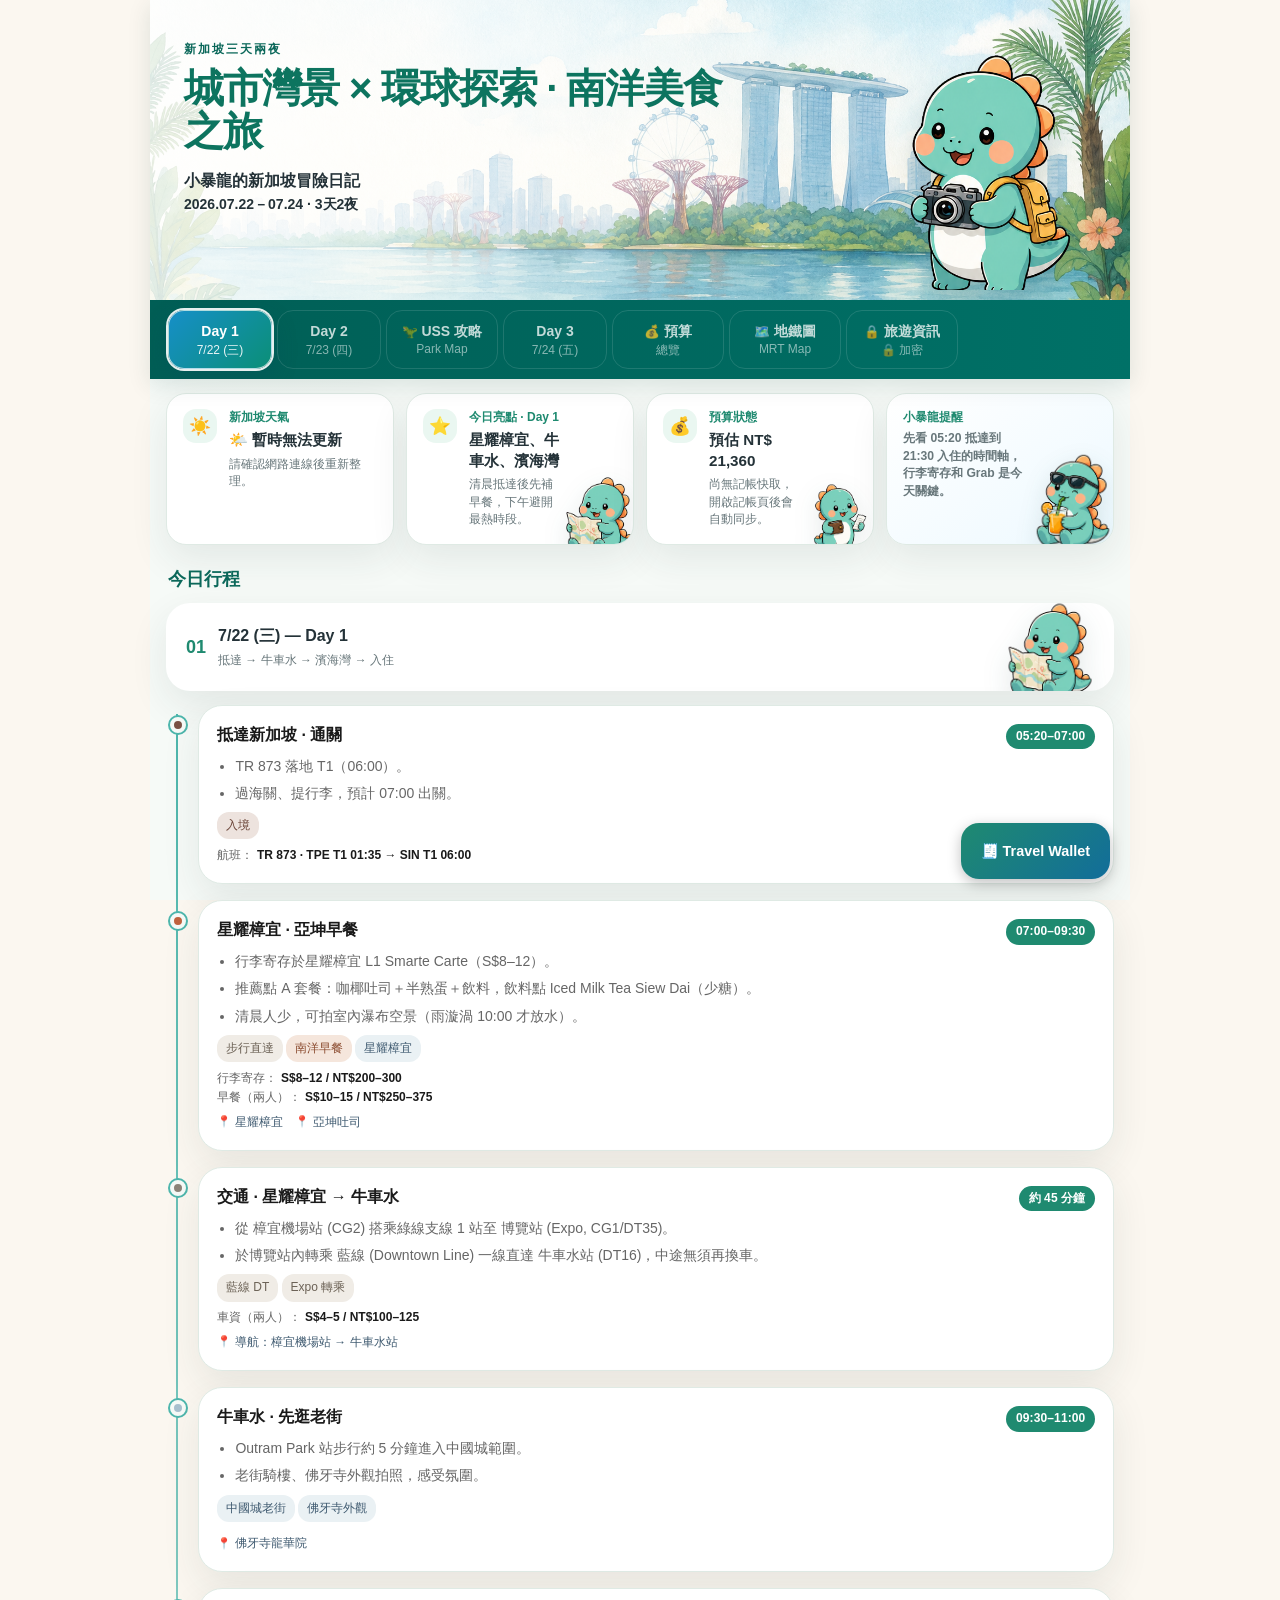
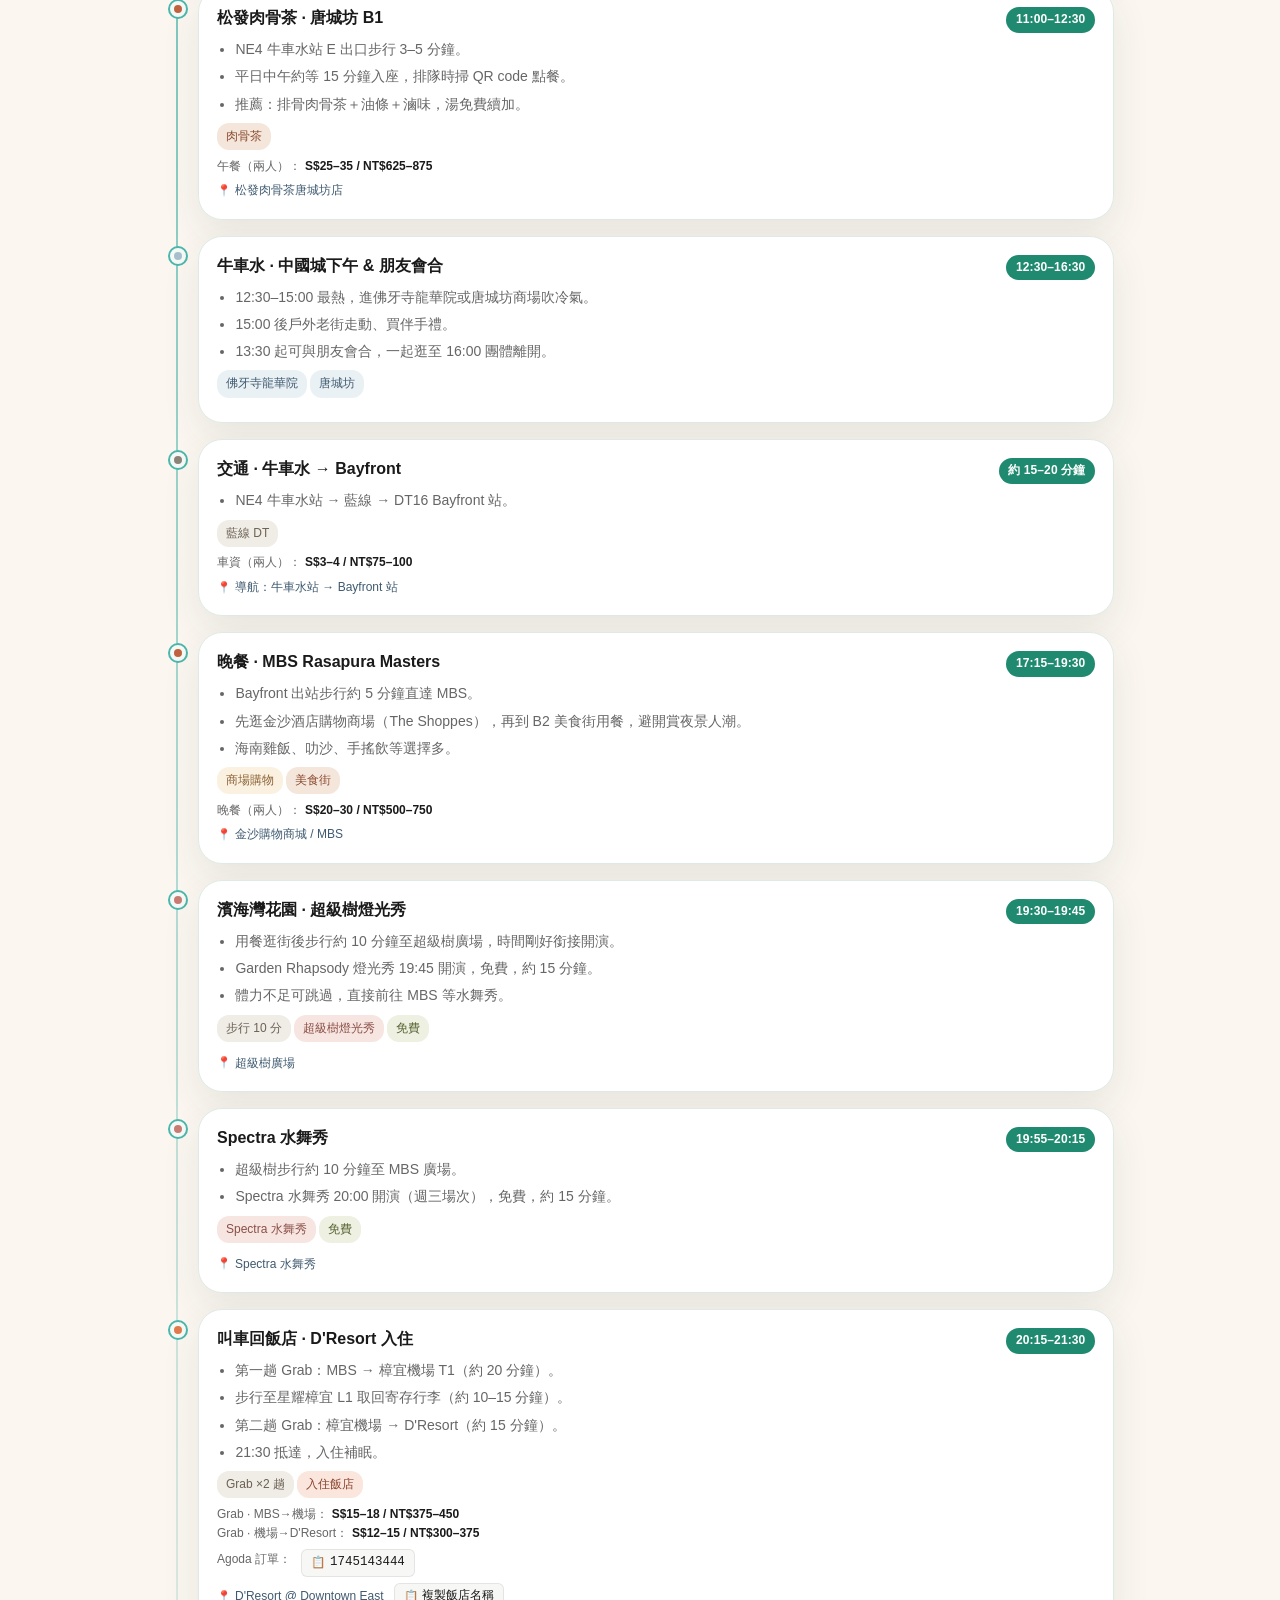
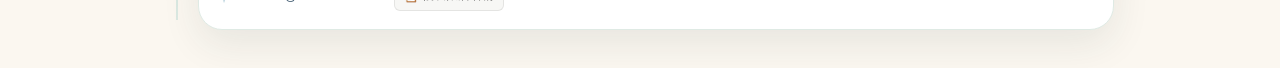
==== commit 89600f37: "Restore stable site and add USS family guide" ====
--- a/index.html
+++ b/index.html
@@ -274,6 +274,11 @@
     <div class="tab-label">Day 2</div>
     <div class="tab-sub">7/23 (四)</div>
   </button>
+  <button class="tab-btn uss" onclick="switchTab('uss')">
+    <div class="tab-dot" style="background:#7558C8;"></div>
+    <div class="tab-label">USS 攻略</div>
+    <div class="tab-sub">Park Map</div>
+  </button>
   <button class="tab-btn d3" onclick="switchTab('d3')">
     <div class="tab-dot"></div>
     <div class="tab-label">Day 3</div>
@@ -285,22 +290,15 @@
     <div class="tab-sub">總覽</div>
   </button>
   <button class="tab-btn" onclick="switchTab('map')">
-  <div class="tab-dot" style="background:#D4537E;"></div>
-  <div class="tab-label">地鐵圖</div>
-  <div class="tab-sub">MRT Map</div>
-</button>
-
-<button class="tab-btn uss" onclick="switchTab('uss')">
-  <div class="tab-dot"></div>
-  <div class="tab-label">USS 地圖</div>
-  <div class="tab-sub">Park Map</div>
-</button>
-
-<button class="tab-btn" onclick="switchTab('private')">
-  <div class="tab-dot" style="background:#E74C3C;"></div>
-  <div class="tab-label">旅遊資訊</div>
-  <div class="tab-sub">🔒 加密</div>
-</button>
+    <div class="tab-dot" style="background:#D4537E;"></div>
+    <div class="tab-label">地鐵圖</div>
+    <div class="tab-sub">MRT Map</div>
+  </button>
+  <button class="tab-btn" onclick="switchTab('private')">
+    <div class="tab-dot" style="background:#E74C3C;"></div>
+    <div class="tab-label">旅遊資訊</div>
+    <div class="tab-sub">🔒 加密</div>
+  </button>
 </div>
 </div>
 
@@ -602,6 +600,7 @@
           <div class="tags"><span class="tag trans">島內步行</span><span class="tag sight">環球影城</span></div>
           <div class="cost">門票（建議 Klook 預購）：<span class="cost-val">約 $2,150 TWD</span></div>
           <div class="tip">💡 16:00 前離園搭 MRT 較不趕；若改叫 Grab 回程可玩到 16:30–17:00</div>
+          <button class="uss-guide-link" type="button" onclick="switchTab('uss')">🦖 查看 USS 地圖與家庭攻略</button>
           <a class="map-link" href="https://maps.app.goo.gl/nTucMJ1Xcdu2zNpH8">新加坡環球影城</a>
         </div>
       </div>
@@ -660,6 +659,106 @@
       </div>
 
     </div>
+  </div>
+
+  <!-- USS Family Guide -->
+  <div class="panel uss-panel" id="panel-uss">
+    <div class="panel-dino-hero uss-dino-hero">
+      <div>
+        <div class="panel-dino-kicker">家庭恐龍版</div>
+        <div class="panel-dino-title">無快速通關也能舒服玩：恐龍優先、三代同行、16:00 離園。</div>
+        <div class="panel-dino-note">不用設施全制霸，每區抓一個亮點，依官方 App 的表演時間彈性調整。</div>
+      </div>
+      <img src="assets/dino/dino-map-guide.png" alt="" aria-hidden="true">
+    </div>
+
+    <div class="uss-status-grid" aria-label="本次遊園原則">
+      <div class="uss-status"><span>👨‍👩‍👧</span><strong>家庭慢遊</strong><small>長輩與小學生同行</small></div>
+      <div class="uss-status"><span>🎟️</span><strong>一般門票</strong><small>不購買快速通關</small></div>
+      <div class="uss-status"><span>🦖</span><strong>恐龍優先</strong><small>失落的世界是主行程</small></div>
+      <div class="uss-status"><span>🕓</span><strong>16:00 離園</strong><small>15:40 開始往出口移動</small></div>
+    </div>
+
+    <section class="uss-section" aria-labelledby="uss-route-title">
+      <div class="uss-section-kicker">推薦動線 · 家庭路線</div>
+      <h2 class="uss-section-title" id="uss-route-title">入口左轉，順時針慢慢逛</h2>
+      <p class="uss-section-intro">小黃人樂園與遙遠王國不久排，將主要時間留給喜歡恐龍的小朋友。</p>
+
+      <ol class="uss-route">
+        <li>
+          <span class="uss-route-num">1</span>
+          <div><strong>小黃人樂園</strong><p>先看排隊與表演時間；20 分鐘內可選一項，否則拍照後繼續前進。</p></div>
+        </li>
+        <li>
+          <span class="uss-route-num">2</span>
+          <div><strong>遙遠王國</strong><p>以史瑞克 4-D、Donkey Live 等全家可參與的內容為主；雲霄飛車類有興趣再玩。</p></div>
+        </li>
+        <li class="uss-route-featured">
+          <span class="uss-route-num">3</span>
+          <div><strong>失落的世界 · 今日主角</strong><p>保留 60–90 分鐘給 Raptor Encounter、Hatched! 小恐龍孵化表演與 Dino-Soarin’。侏羅紀河流探險可能全身濕透，可由小學生與一位成人選玩。</p></div>
+        </li>
+        <li>
+          <span class="uss-route-num">4</span>
+          <div><strong>古埃及</strong><p>以場景拍照為主；木乃伊復仇記刺激度較高，不列為本團必玩。</p></div>
+        </li>
+        <li>
+          <span class="uss-route-num">5</span>
+          <div><strong>科幻城市</strong><p>太空堡壘直接跳過。變形金剛若小學生想玩，可由一位成人陪同，長輩在附近休息。</p></div>
+        </li>
+        <li>
+          <span class="uss-route-num">6</span>
+          <div><strong>紐約與好萊塢</strong><p>安排 Sesame Street、Lights, Camera, Action、期間限定小黃人活動、拍照與購物，最後順路離園。</p></div>
+        </li>
+      </ol>
+    </section>
+
+    <div class="uss-alert" role="note">
+      <strong>⚠️ 7/23 已知停駛</strong>
+      <span>WaterWorld 水世界停駛至 2026/12/31；Accelerator 旋轉飛盤於 2026/7/6–8/7 停駛。當天仍以 USS 官方 App 公告為準。</span>
+    </div>
+
+    <section class="uss-section" aria-labelledby="uss-queue-title">
+      <div class="uss-section-kicker">現場快速判斷</div>
+      <h2 class="uss-section-title" id="uss-queue-title">不買快速通關的排隊策略</h2>
+      <div class="uss-queue-grid">
+        <div><strong>0–20 分鐘</strong><span>全家有興趣就排</span></div>
+        <div><strong>20–35 分鐘</strong><span>只留給恐龍、兒童喜歡或固定場次</span></div>
+        <div><strong>35 分鐘以上</strong><span>直接跳過，繼續逛下一區</span></div>
+        <div><strong>15:15 之後</strong><span>不加入超過 20–25 分鐘的隊伍</span></div>
+      </div>
+      <p class="uss-inline-tip">💡 不為單一設施折返兩次以上；入園先查看恐龍見面、小恐龍孵化與小黃人活動時間。</p>
+    </section>
+
+    <section class="uss-section" aria-labelledby="uss-time-title">
+      <div class="uss-section-kicker">約 6 小時</div>
+      <h2 class="uss-section-title" id="uss-time-title">建議時間配置</h2>
+      <div class="uss-schedule">
+        <div><time>10:00–10:40</time><span>小黃人樂園／遙遠王國，避免久排</span></div>
+        <div class="uss-schedule-featured"><time>10:40–12:10</time><span>失落的世界 · 恐龍主行程</span></div>
+        <div><time>12:10–13:00</time><span>午餐、補水與休息</span></div>
+        <div><time>13:00–14:15</time><span>古埃及、科幻城市，以拍照與選玩為主</span></div>
+        <div><time>14:15–15:20</time><span>紐約、好萊塢與期間限定活動</span></div>
+        <div><time>15:20–15:40</time><span>購物、拍入口照片，準備離園</span></div>
+      </div>
+    </section>
+
+    <section class="uss-section uss-practical" aria-labelledby="uss-practical-title">
+      <div class="uss-section-kicker">同行與天氣備案</div>
+      <h2 class="uss-section-title" id="uss-practical-title">不用所有人同進同退</h2>
+      <div class="uss-practical-grid">
+        <div><strong>👨‍👩‍👧 全員同行</strong><p>拍照、角色見面、表演、4-D 劇場與商店。</p></div>
+        <div><strong>🧒 小學生＋一位成人</strong><p>選玩侏羅紀河流探險、變形金剛等設施；現場先確認身高限制。</p></div>
+        <div><strong>🪑 長輩休息</strong><p>可在附近座位、餐廳或商店等候，不必在刺激設施外久站。</p></div>
+        <div><strong>🌦️ 雷雨備案</strong><p>天氣穩定時先玩戶外恐龍設施；下雨改看室內劇場與動感設施。</p></div>
+      </div>
+    </section>
+
+    <div class="mrt-card uss-map-card" role="button" tabindex="0" aria-label="放大新加坡環球影城園區地圖" onclick="openMrtModal('images/uss_park_map.webp','新加坡環球影城園區地圖')" onkeydown="if(event.key==='Enter'||event.key===' '){event.preventDefault();openMrtModal('images/uss_park_map.webp','新加坡環球影城園區地圖');}">
+      <img src="images/uss_park_map.webp" alt="新加坡環球影城園區地圖" class="mrt-thumb">
+      <div class="mrt-card-label">USS 園區地圖 · 高解析度<span class="mrt-tap-hint">點擊放大</span></div>
+    </div>
+
+    <a class="uss-app-link" href="https://www.rwsentosa.com/en/play/universal-studios-singapore/mobile-app" target="_blank" rel="noopener">📱 開啟 USS 官方 App 下載頁 · 查看即時排隊與表演時間</a>
   </div>
 
   <!-- Day 3 -->
@@ -834,138 +933,6 @@
     </div>
   </div>
 
-  <!-- Universal Studios Singapore Map -->
- <div class="panel" id="panel-uss">
-   <div class="panel-dino-hero uss-dino-hero">
-     <div>
-       <div class="panel-dino-kicker">小暴龍帶路</div>
-       <div class="panel-dino-title">新加坡環球影城中文園區地圖</div>
-       <div class="panel-dino-note">
-         點擊地圖可全螢幕查看，手機與 iPad 可雙指縮放。
-       </div>
-     </div>
- 
-     <img
-       src="assets/dino/dino-map-guide.png"
-       alt=""
-       aria-hidden="true"
-     >
-   </div>
- 
-   <button
-     class="mrt-card uss-map-card"
-     type="button"
-     onclick="openMrtModal('images/uss-park-map.webp','新加坡環球影城中文園區地圖')"
-     aria-label="放大新加坡環球影城園區地圖"
-   >
-     <img
-       src="images/uss-park-map.webp"
-       alt="新加坡環球影城中文園區地圖"
-       class="mrt-thumb uss-map-thumb"
-       width="2400"
-       height="1697"
-       decoding="async"
-     >
- 
-     <div class="mrt-card-label">
-       中文園區地圖
-       <span class="mrt-tap-hint">點擊放大</span>
-     </div>
-   </button>
- 
-   <section class="uss-guide-card" aria-labelledby="uss-route-title">
-     <div class="uss-guide-heading">
-       <div>
-         <div class="uss-guide-kicker">推薦動線</div>
-         <h2 id="uss-route-title">入園後逆時針遊玩</h2>
-       </div>
- 
-       <span class="uss-guide-time">約 6 小時</span>
-     </div>
- 
-     <ol class="uss-route-list">
-       <li>
-         <span class="uss-route-number">1</span>
-         <div>
-           <strong>科幻城市</strong>
-           <p>先玩變形金剛 3D 對決；若要搭太空堡壘，也建議在人潮變多前完成。</p>
-         </div>
-       </li>
- 
-       <li>
-         <span class="uss-route-number">2</span>
-         <div>
-           <strong>古埃及</strong>
-           <p>接著前往木乃伊復仇記，熱門設施盡量排在上午。</p>
-         </div>
-       </li>
- 
-       <li>
-         <span class="uss-route-number">3</span>
-         <div>
-           <strong>失落的世界</strong>
-           <p>依排隊時間選擇侏羅紀河流探險或天幕飛行。</p>
-         </div>
-       </li>
- 
-       <li>
-         <span class="uss-route-number">4</span>
-         <div>
-           <strong>遙遠王國</strong>
-           <p>安排史瑞克 4-D、鞋貓劍客等較輕鬆的設施，順便休息。</p>
-         </div>
-       </li>
- 
-       <li>
-         <span class="uss-route-number">5</span>
-         <div>
-           <strong>小黃人樂園</strong>
-           <p>下午查看現場等待時間，再決定要玩的設施與拍照位置。</p>
-         </div>
-       </li>
- 
-       <li>
-         <span class="uss-route-number">6</span>
-         <div>
-           <strong>紐約與好萊塢</strong>
-           <p>最後逛商店、拍照與購買紀念品，準備離園。</p>
-         </div>
-       </li>
-     </ol>
-   </section>
- 
-   <section class="uss-quick-card" aria-labelledby="uss-quick-title">
-     <div class="uss-guide-kicker">現場快速判斷</div>
-     <h2 id="uss-quick-title">排隊策略</h2>
- 
-     <div class="uss-quick-grid">
-       <div class="uss-quick-item">
-         <strong>0–25 分鐘</strong>
-         <span>直接排隊</span>
-       </div>
- 
-       <div class="uss-quick-item">
-         <strong>25–45 分鐘</strong>
-         <span>熱門設施可接受</span>
-       </div>
- 
-       <div class="uss-quick-item">
-         <strong>45 分鐘以上</strong>
-         <span>先玩其他區域再回來</span>
-       </div>
- 
-       <div class="uss-quick-item">
-         <strong>多項皆超過 60 分鐘</strong>
-         <span>再評估快速通關</span>
-       </div>
-     </div>
-   </section>
- 
-   <div class="uss-offline-note">
-     <strong>離線可用</strong>
-     <span>園區地圖會由網站預先快取，即使現場網路不穩也能開啟。</span>
-   </div>
- </div>
   <!-- MRT Map Fullscreen Modal -->
   <div class="mrt-modal" id="mrtModal" onclick="closeMrtModal()">
     <button class="mrt-modal-close" onclick="closeMrtModal()">✕</button>
@@ -1025,12 +992,18 @@
 function switchTab(id) {
   document.querySelectorAll('.tab-btn').forEach(function(btn) { btn.classList.remove('active'); });
   document.querySelectorAll('.panel').forEach(function(p) { p.classList.remove('active'); });
-  var map = { d1: 0, d2: 1, d3: 2, budget: 3, map: 4, private: 5 };
-  document.querySelectorAll('.tab-btn')[map[id]].classList.add('active');
+  var map = { d1: 0, d2: 1, uss: 2, d3: 3, budget: 4, map: 5, private: 6 };
+  var activeBtn = document.querySelectorAll('.tab-btn')[map[id]];
+  activeBtn.classList.add('active');
   document.getElementById('panel-' + id).classList.add('active');
   document.body.setAttribute('data-active-panel', id);
   updateTripSummary(id);
   window.scrollTo({ top: 0, behavior: 'instant' });
+  var tabBar = activeBtn.parentElement;
+  if (tabBar && typeof tabBar.scrollTo === 'function') {
+    var targetLeft = activeBtn.offsetLeft - (tabBar.clientWidth - activeBtn.offsetWidth) / 2;
+    tabBar.scrollTo({ left: Math.max(0, targetLeft), behavior: 'smooth' });
+  }
   if (id === 'private' && _unlocked) {
     document.getElementById('lock-screen').style.display = 'none';
     document.getElementById('private-content').style.display = 'block';
--- a/css/modern.css
+++ b/css/modern.css
@@ -166,30 +166,34 @@
   min-height:58px;
   border:1px solid rgba(255,255,255,.12)!important;
 }
-.tab-btn:nth-child(4),
 .tab-btn:nth-child(5),
-.tab-btn:nth-child(6){
+.tab-btn:nth-child(6),
+.tab-btn:nth-child(7){
   min-width:112px!important;
 }
-.tab-btn:nth-child(4) .tab-label::before{content:"💰 ";font-size:.9em}
-.tab-btn:nth-child(5) .tab-label::before{content:"🗺️ ";font-size:.9em}
-.tab-btn:nth-child(6) .tab-label::before{content:"🔒 ";font-size:.9em}
+.tab-btn.uss .tab-label::before{content:"🦖 ";font-size:.9em}
+.tab-btn:nth-child(5) .tab-label::before{content:"💰 ";font-size:.9em}
+.tab-btn:nth-child(6) .tab-label::before{content:"🗺️ ";font-size:.9em}
+.tab-btn:nth-child(7) .tab-label::before{content:"🔒 ";font-size:.9em}
 .trip-summary{
   padding:calc(var(--sticky-h,390px) + 14px) 16px 4px!important;
 }
 body[data-active-panel="budget"] .trip-summary,
 body[data-active-panel="map"] .trip-summary,
-body[data-active-panel="private"] .trip-summary{
+body[data-active-panel="private"] .trip-summary,
+body[data-active-panel="uss"] .trip-summary{
   display:none!important;
 }
 body[data-active-panel="budget"] .tab-content,
 body[data-active-panel="map"] .tab-content,
-body[data-active-panel="private"] .tab-content{
+body[data-active-panel="private"] .tab-content,
+body[data-active-panel="uss"] .tab-content{
   padding-top:calc(var(--sticky-h,390px) + 16px)!important;
 }
 body.is-compact[data-active-panel="budget"] .tab-content,
 body.is-compact[data-active-panel="map"] .tab-content,
-body.is-compact[data-active-panel="private"] .tab-content{
+body.is-compact[data-active-panel="private"] .tab-content,
+body.is-compact[data-active-panel="uss"] .tab-content{
   padding-top:92px!important;
 }
 .summary-strip{
@@ -352,6 +356,7 @@
 body[data-active-panel="budget"] .tab-content::before{content:"預算總覽"}
 body[data-active-panel="map"] .tab-content::before{content:"地鐵圖"}
 body[data-active-panel="private"] .tab-content::before{content:"旅遊資訊"}
+body[data-active-panel="uss"] .tab-content::before{content:"USS 地圖與攻略"}
 
 @media(max-width:760px){
   .hero{
@@ -381,9 +386,9 @@
     padding:7px 10px!important;
     border-radius:15px!important;
   }
-  .tab-btn:nth-child(4),
   .tab-btn:nth-child(5),
-  .tab-btn:nth-child(6){
+  .tab-btn:nth-child(6),
+  .tab-btn:nth-child(7){
     min-width:104px!important;
   }
   .tab-label{
@@ -475,6 +480,352 @@
   }
 }
 
+/* USS family guide: scoped additions + touch-friendly horizontal tabs */
+.page-index .tab-bar{
+  scroll-snap-type:x proximity;
+  overscroll-behavior-x:contain;
+  touch-action:pan-x pan-y;
+}
+.page-index .tab-btn{
+  scroll-snap-align:center;
+  scroll-snap-stop:normal;
+}
+.page-index .tab-btn.uss{
+  min-width:112px!important;
+}
+.uss-guide-link{
+  display:inline-flex;
+  align-items:center;
+  justify-content:center;
+  width:100%;
+  margin:.75rem 0 .35rem;
+  padding:.72rem .9rem;
+  border:1px solid rgba(117,88,200,.2);
+  border-radius:14px;
+  background:linear-gradient(135deg,#f4f0ff,#eef8ff);
+  color:#6343bd;
+  font:inherit;
+  font-size:.78rem;
+  font-weight:850;
+  cursor:pointer;
+}
+.uss-guide-link:active{
+  transform:translateY(1px);
+}
+.uss-panel{
+  --uss:#7558c8;
+  --uss-dark:#5034a2;
+  --uss-pale:#f4f0ff;
+  color:var(--ink);
+}
+.uss-dino-hero{
+  background:linear-gradient(135deg,#f6f1ff,#edf9ff)!important;
+  border-color:#e2d9fb!important;
+}
+.uss-dino-hero .panel-dino-kicker,
+.uss-section-kicker{
+  color:var(--uss)!important;
+}
+.uss-status-grid{
+  display:grid;
+  grid-template-columns:repeat(4,1fr);
+  gap:10px;
+  margin:14px 0;
+}
+.uss-status{
+  display:flex;
+  min-height:118px;
+  flex-direction:column;
+  justify-content:center;
+  gap:4px;
+  padding:15px;
+  border:1px solid #e5ddf8;
+  border-radius:20px;
+  background:#fff;
+  box-shadow:0 10px 28px rgba(71,48,135,.07);
+}
+.uss-status>span{
+  font-size:1.35rem;
+  line-height:1;
+  margin-bottom:4px;
+}
+.uss-status strong{
+  color:var(--uss-dark);
+  font-size:.84rem;
+}
+.uss-status small{
+  color:var(--muted);
+  font-size:.68rem;
+  line-height:1.45;
+}
+.uss-section{
+  margin-top:14px;
+  padding:20px;
+  border:1px solid var(--line);
+  border-radius:24px;
+  background:#fff;
+  box-shadow:var(--shadow);
+}
+.uss-section-kicker{
+  margin-bottom:5px;
+  font-size:.7rem;
+  font-weight:900;
+  letter-spacing:.08em;
+}
+.uss-section-title{
+  margin:0;
+  color:var(--ink);
+  font-size:1.08rem;
+  line-height:1.35;
+}
+.uss-section-intro{
+  margin-top:6px;
+  color:var(--muted);
+  font-size:.76rem;
+  line-height:1.6;
+}
+.uss-route{
+  list-style:none;
+  margin:16px 0 0;
+  padding:0;
+}
+.uss-route li{
+  position:relative;
+  display:grid;
+  grid-template-columns:42px 1fr;
+  gap:12px;
+  padding:0 0 16px;
+}
+.uss-route li:not(:last-child)::after{
+  content:"";
+  position:absolute;
+  left:20px;
+  top:38px;
+  bottom:0;
+  width:2px;
+  background:#e4dcf9;
+}
+.uss-route li:last-child{
+  padding-bottom:0;
+}
+.uss-route-num{
+  position:relative;
+  z-index:1;
+  display:grid;
+  width:42px;
+  height:42px;
+  place-items:center;
+  border-radius:50%;
+  background:var(--uss);
+  color:#fff;
+  font-size:.84rem;
+  font-weight:900;
+  box-shadow:0 7px 16px rgba(117,88,200,.2);
+}
+.uss-route strong{
+  display:block;
+  margin:2px 0 3px;
+  color:var(--ink);
+  font-size:.86rem;
+}
+.uss-route p{
+  margin:0;
+  color:var(--muted);
+  font-size:.75rem;
+  line-height:1.58;
+}
+.uss-route-featured>div{
+  margin:-5px 0 5px;
+  padding:10px 12px;
+  border:1px solid #e2d8fb;
+  border-radius:16px;
+  background:linear-gradient(135deg,#f6f1ff,#fff);
+}
+.uss-alert{
+  display:flex;
+  flex-direction:column;
+  gap:5px;
+  margin-top:14px;
+  padding:14px 16px;
+  border:1px solid #f3d59b;
+  border-radius:18px;
+  background:#fff8e8;
+}
+.uss-alert strong{
+  color:#805515;
+  font-size:.8rem;
+}
+.uss-alert span{
+  color:#755f3e;
+  font-size:.72rem;
+  line-height:1.55;
+}
+.uss-queue-grid{
+  display:grid;
+  grid-template-columns:repeat(2,1fr);
+  gap:10px;
+  margin-top:14px;
+}
+.uss-queue-grid>div{
+  display:flex;
+  min-height:92px;
+  flex-direction:column;
+  justify-content:center;
+  align-items:center;
+  gap:5px;
+  padding:12px;
+  border:1px solid #e4dcf8;
+  border-radius:17px;
+  background:var(--uss-pale);
+  text-align:center;
+}
+.uss-queue-grid strong{
+  color:var(--uss);
+  font-size:.86rem;
+}
+.uss-queue-grid span{
+  color:var(--muted);
+  font-size:.7rem;
+  line-height:1.4;
+}
+.uss-inline-tip{
+  margin:12px 0 0;
+  padding:10px 12px;
+  border-radius:14px;
+  background:#eef8f4;
+  color:#42655c;
+  font-size:.72rem;
+  line-height:1.55;
+}
+.uss-schedule{
+  display:flex;
+  flex-direction:column;
+  margin-top:12px;
+}
+.uss-schedule>div{
+  display:grid;
+  grid-template-columns:112px 1fr;
+  gap:12px;
+  padding:10px 0;
+  border-bottom:1px solid #edf0ee;
+  align-items:center;
+}
+.uss-schedule>div:last-child{
+  border-bottom:0;
+}
+.uss-schedule time{
+  color:var(--uss-dark);
+  font-size:.75rem;
+  font-weight:900;
+}
+.uss-schedule span{
+  color:var(--muted);
+  font-size:.74rem;
+  line-height:1.45;
+}
+.uss-schedule-featured{
+  margin:0 -10px;
+  padding:10px!important;
+  border:0!important;
+  border-radius:13px;
+  background:var(--uss-pale);
+}
+.uss-practical-grid{
+  display:grid;
+  grid-template-columns:repeat(2,1fr);
+  gap:10px;
+  margin-top:14px;
+}
+.uss-practical-grid>div{
+  padding:14px;
+  border:1px solid #e6ece8;
+  border-radius:17px;
+  background:#fbfdfc;
+}
+.uss-practical-grid strong{
+  display:block;
+  margin-bottom:5px;
+  color:var(--ink);
+  font-size:.77rem;
+}
+.uss-practical-grid p{
+  margin:0;
+  color:var(--muted);
+  font-size:.7rem;
+  line-height:1.5;
+}
+.uss-map-card{
+  margin-top:14px;
+  border-color:#ded4f7!important;
+  box-shadow:var(--shadow);
+}
+.uss-map-card:focus-visible{
+  outline:3px solid rgba(117,88,200,.35);
+  outline-offset:3px;
+}
+.uss-app-link{
+  display:flex;
+  align-items:center;
+  justify-content:center;
+  margin-top:10px;
+  padding:12px 14px;
+  border:1px solid #d9e9e2;
+  border-radius:16px;
+  background:#fff;
+  color:#116b5b;
+  font-size:.73rem;
+  font-weight:850;
+  line-height:1.4;
+  text-align:center;
+  text-decoration:none;
+}
+@media(max-width:760px){
+  .page-index .tab-bar{
+    scroll-padding-inline:calc(50vw - 48px);
+  }
+  .page-index .tab-btn.uss{
+    min-width:108px!important;
+  }
+  .uss-status-grid{
+    grid-template-columns:repeat(2,1fr);
+  }
+  .uss-status{
+    min-height:104px;
+  }
+  .uss-section{
+    padding:16px;
+    border-radius:20px;
+  }
+}
+@media(max-width:460px){
+  .page-index .tab-btn.uss{
+    min-width:102px!important;
+  }
+  .uss-route li{
+    grid-template-columns:38px 1fr;
+    gap:10px;
+  }
+  .uss-route-num{
+    width:38px;
+    height:38px;
+  }
+  .uss-route li:not(:last-child)::after{
+    left:18px;
+    top:35px;
+  }
+  .uss-queue-grid,
+  .uss-practical-grid{
+    grid-template-columns:1fr;
+  }
+  .uss-queue-grid>div{
+    min-height:78px;
+  }
+  .uss-schedule>div{
+    grid-template-columns:96px 1fr;
+    gap:9px;
+  }
+}
+
 @media(max-width:460px){
   .hero{
     min-height:184px!important;
@@ -493,9 +844,9 @@
   .tab-btn{
     min-width:90px!important;
   }
-  .tab-btn:nth-child(4),
   .tab-btn:nth-child(5),
-  .tab-btn:nth-child(6){
+  .tab-btn:nth-child(6),
+  .tab-btn:nth-child(7){
     min-width:98px!important;
   }
   .summary-card{
